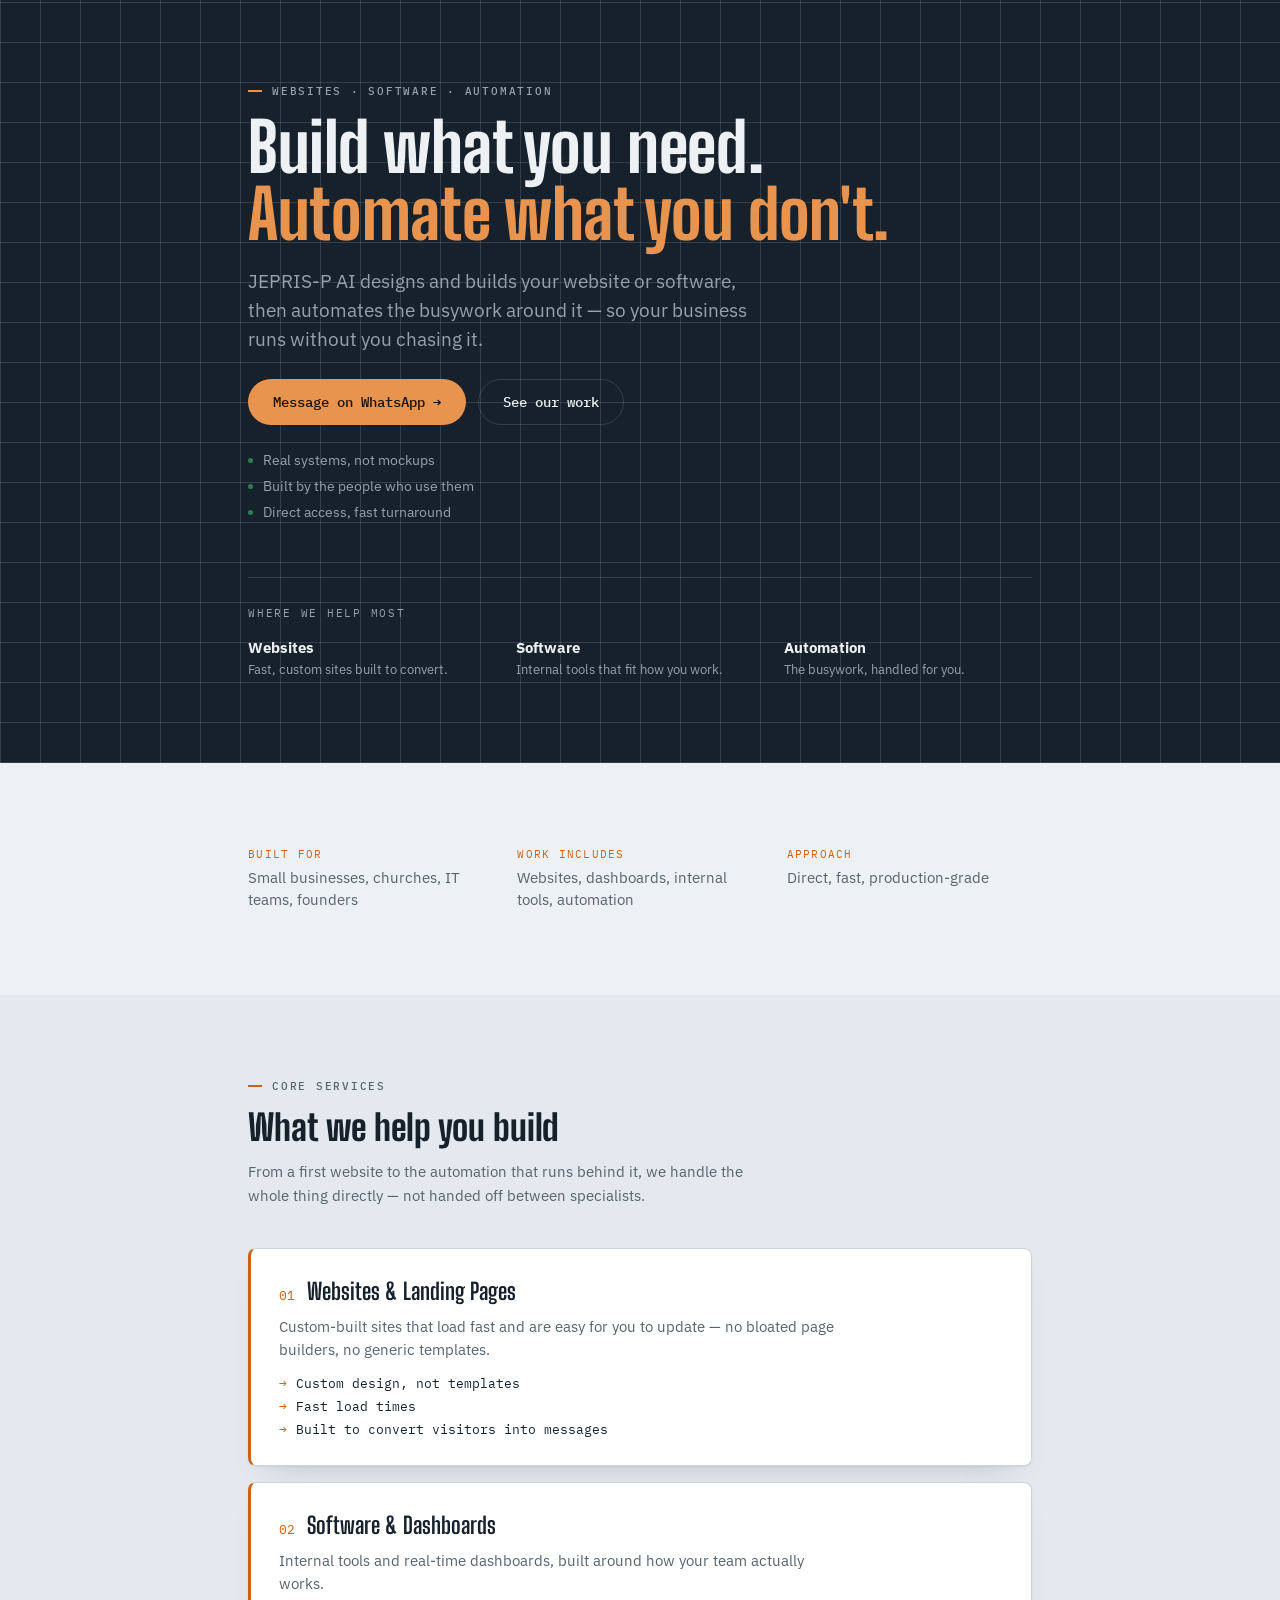
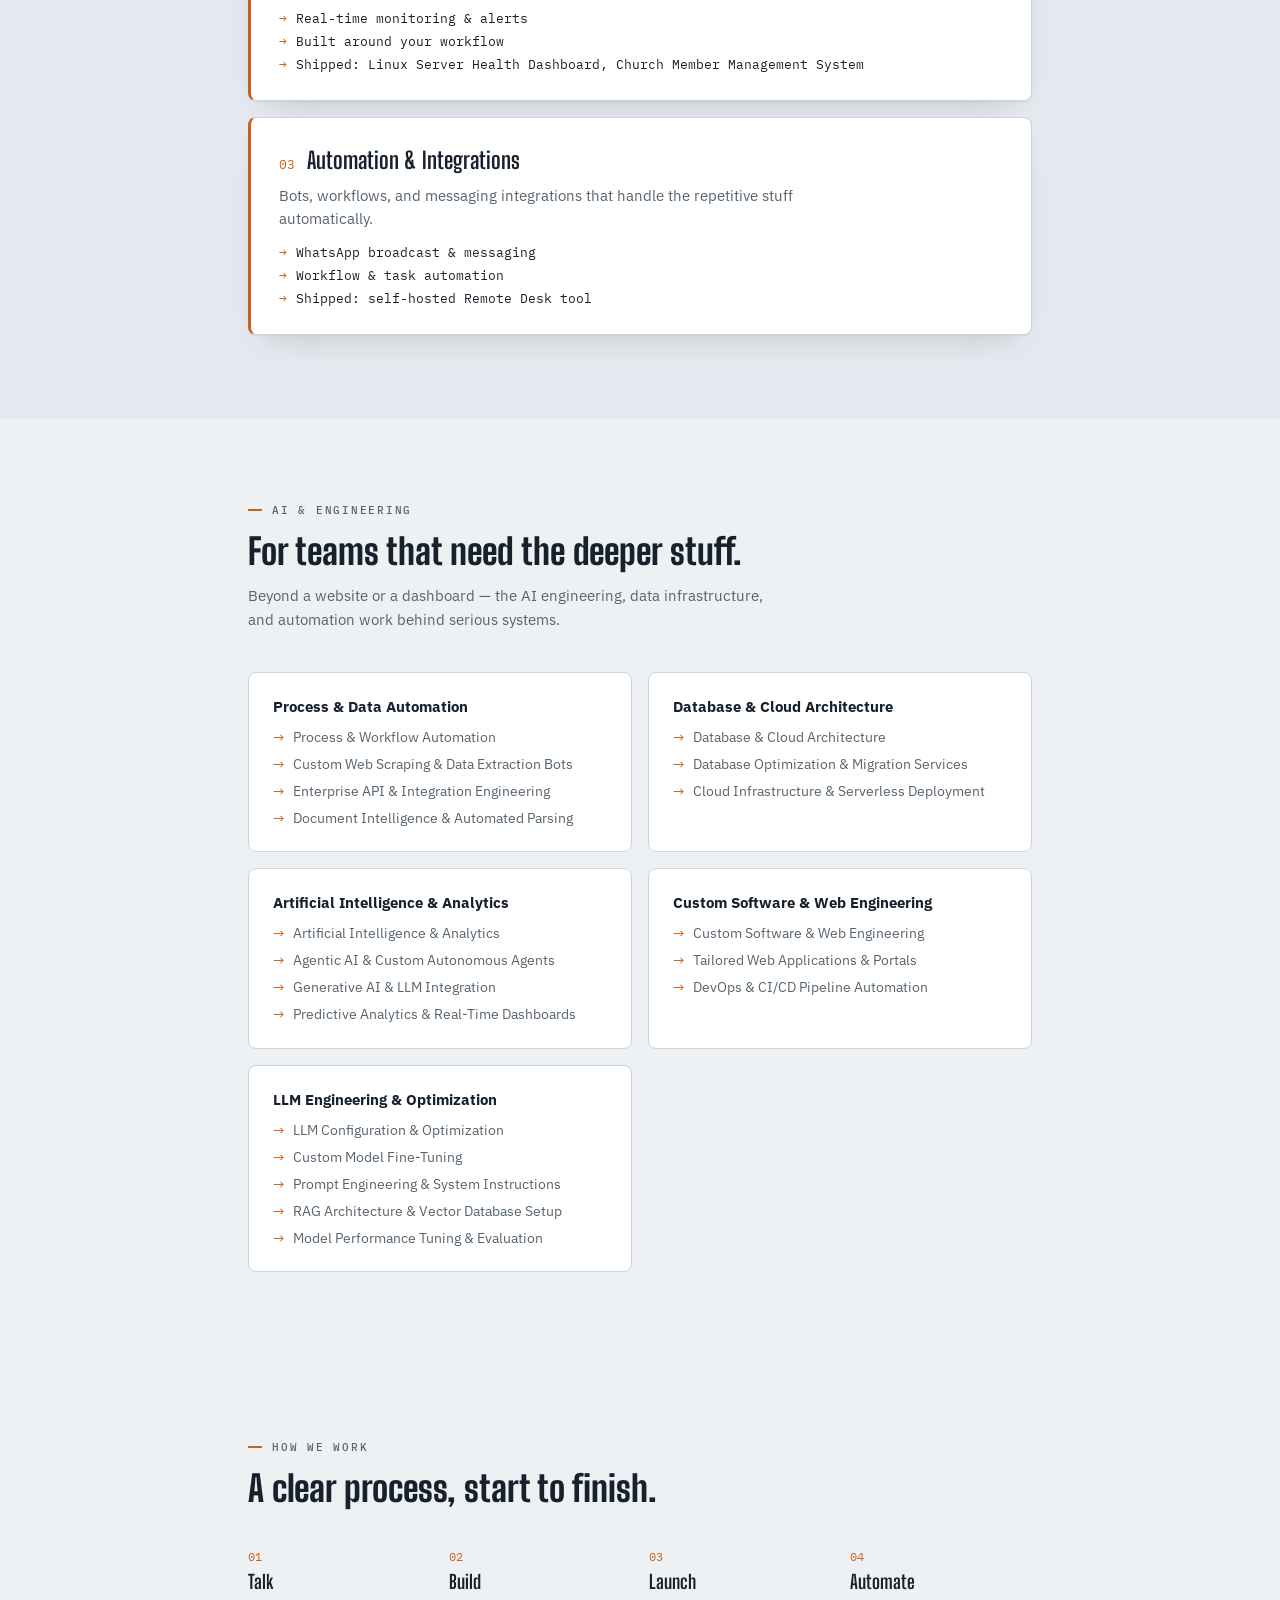
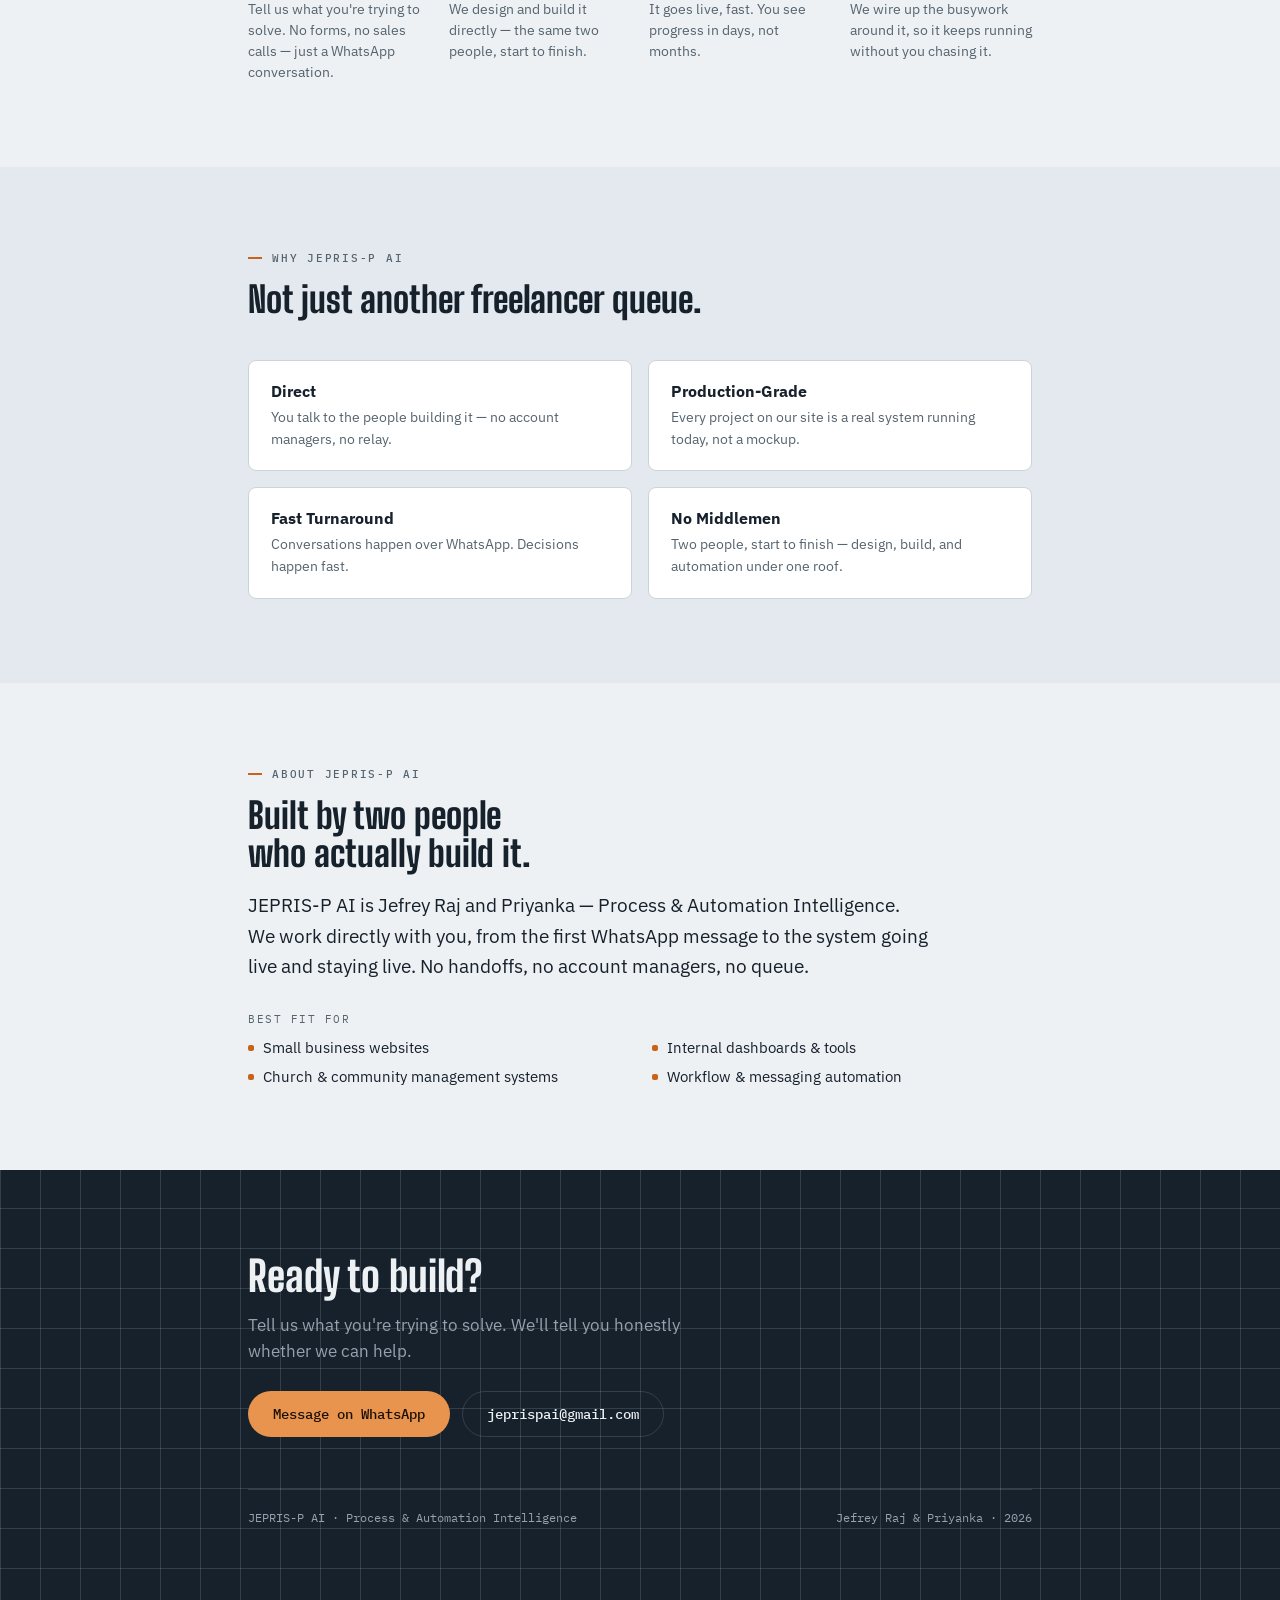
==== landing.html @ b5542ae6 "Add AI & Engineering capabilities section with detailed sub-groups" ====
<!DOCTYPE html>
<html lang="en">
<head>
<meta charset="UTF-8">
<meta name="viewport" content="width=device-width, initial-scale=1">
<title>JEPRIS-P AI &mdash; Build What You Need</title>
<meta name="description" content="Websites, software, dashboards, and automation, built and shipped directly by Jefrey Raj & Priyanka. Message us on WhatsApp.">
<link rel="stylesheet" href="https://fonts.googleapis.com/css2?family=Big+Shoulders+Display:wght@600;700;800;900&family=IBM+Plex+Sans:wght@400;500;600;700&family=IBM+Plex+Mono:wght@400;500;600&display=swap">
<style>
  :root {
    --bg: #EDF1F4; --surface: #FFFFFF; --surface-alt: #E3E9EE;
    --ink: #16212C; --ink-soft: #56646F; --line: #CBD4DB;
    --accent: #C9631A; --accent-ink: #FFFFFF; --accent-soft: #F3E1CC;
    --status-good: #2F7D4F;
    --band-bg: #16212C; --band-ink: #EDF1F4; --band-soft: #95A2AD;
    --band-line: rgba(237, 241, 244, 0.14); --band-accent: #E8944F; --band-accent-ink: #1A1006;
    --shadow: 0 1px 2px rgba(15,23,31,0.05), 0 16px 32px -20px rgba(15,23,31,0.22);
    --font-display: 'Big Shoulders Display', 'Arial Narrow', sans-serif;
    --font-body: 'IBM Plex Sans', -apple-system, 'Segoe UI', sans-serif;
    --font-mono: 'IBM Plex Mono', ui-monospace, 'SFMono-Regular', Menlo, monospace;
  }
  @media (prefers-color-scheme: dark) {
    :root:not([data-theme="light"]) {
      --bg: #10161D; --surface: #161F29; --surface-alt: #1D2733;
      --ink: #E7ECF0; --ink-soft: #93A1AC; --line: #2A3744;
      --accent: #E8944F; --accent-ink: #1A1006; --accent-soft: #3A2917;
      --status-good: #4FAE72;
      --band-bg: #E7ECF0; --band-ink: #10161D; --band-soft: #69747E;
      --band-line: rgba(16, 22, 29, 0.14); --band-accent: #C9631A; --band-accent-ink: #FFFFFF;
      --shadow: 0 1px 2px rgba(0,0,0,0.3), 0 16px 32px -20px rgba(0,0,0,0.5);
    }
  }
  :root[data-theme="dark"] {
    --bg: #10161D; --surface: #161F29; --surface-alt: #1D2733;
    --ink: #E7ECF0; --ink-soft: #93A1AC; --line: #2A3744;
    --accent: #E8944F; --accent-ink: #1A1006; --accent-soft: #3A2917;
    --status-good: #4FAE72;
    --band-bg: #E7ECF0; --band-ink: #10161D; --band-soft: #69747E;
    --band-line: rgba(16, 22, 29, 0.14); --band-accent: #C9631A; --band-accent-ink: #FFFFFF;
    --shadow: 0 1px 2px rgba(0,0,0,0.3), 0 16px 32px -20px rgba(0,0,0,0.5);
  }

  * { box-sizing: border-box; }
  a { color: inherit; }
  a:focus-visible { outline: 2px solid var(--accent); outline-offset: 2px; border-radius: 2px; }
  html, body { margin: 0; padding: 0; }
  body { background: var(--bg); color: var(--ink); font-family: var(--font-body); -webkit-font-smoothing: antialiased; overflow-x: hidden; }
  .wrap { max-width: 880px; margin: 0 auto; padding: 0 clamp(20px, 6vw, 48px); }
  section, footer.band { padding: clamp(44px, 8vw, 84px) 0; }

  .band {
    background: var(--band-bg); color: var(--band-ink);
    background-image:
      repeating-linear-gradient(0deg, var(--band-line), var(--band-line) 1px, transparent 1px, transparent 40px),
      repeating-linear-gradient(90deg, var(--band-line), var(--band-line) 1px, transparent 1px, transparent 40px);
  }
  .tint { background: var(--surface-alt); }

  .eyebrow {
    display: flex; align-items: center; gap: 10px;
    font-family: var(--font-mono); font-size: 11px; font-weight: 500;
    letter-spacing: 0.16em; text-transform: uppercase; color: var(--ink-soft);
    margin: 0 0 16px;
  }
  .band .eyebrow { color: var(--band-soft); }
  .eyebrow::before { content: ""; width: 14px; height: 2px; background: var(--accent); display: inline-block; flex: none; }
  .band .eyebrow::before { background: var(--band-accent); }

  h1, h2 { font-family: var(--font-display); font-weight: 800; text-wrap: balance; margin: 0; }

  /* ---------- hero ---------- */
  .hero-name { font-size: clamp(40px, 7.5vw, 68px); line-height: 0.98; letter-spacing: -0.005em; }
  .hero-name .line2 { color: var(--band-accent); }
  .hero-sub { font-size: clamp(16.5px, 2.1vw, 18.5px); line-height: 1.55; color: var(--band-soft); max-width: 46ch; margin: 20px 0 0; }
  .actions { display: flex; flex-wrap: wrap; gap: 12px; margin-top: 26px; }
  .btn-primary, .btn-ghost {
    display: inline-flex; align-items: center; gap: 8px;
    font-family: var(--font-mono); font-size: 14px; font-weight: 500;
    text-decoration: none; border-radius: 999px; padding: 13px 24px;
    border: 1px solid transparent; transition: opacity 0.15s ease, border-color 0.15s ease;
  }
  .btn-primary { background: var(--band-accent); color: var(--band-accent-ink); }
  .btn-primary:hover { opacity: 0.88; }
  .btn-ghost { background: transparent; color: var(--band-ink); border-color: var(--band-line); }
  .btn-ghost:hover { border-color: var(--band-soft); }

  .strengths { list-style: none; margin: 26px 0 0; padding: 0; display: flex; flex-direction: column; gap: 8px; }
  .strengths li { display: flex; align-items: baseline; gap: 10px; font-size: 14px; color: var(--band-soft); }
  .strengths li::before { content: ""; width: 5px; height: 5px; border-radius: 50%; background: var(--status-good); flex: none; transform: translateY(-2px); }

  /* ---------- quick preview strip ---------- */
  .preview-strip { border-top: 1px solid var(--band-line); margin-top: clamp(36px, 6vw, 56px); padding-top: 28px; }
  .preview-eyebrow { font-family: var(--font-mono); font-size: 11px; letter-spacing: 0.16em; text-transform: uppercase; color: var(--band-soft); margin-bottom: 18px; }
  .preview-grid { display: grid; grid-template-columns: repeat(3, 1fr); gap: 20px; }
  .preview-item .t { font-family: var(--font-body); font-weight: 700; font-size: 15px; margin-bottom: 4px; }
  .preview-item .d { font-size: 13px; color: var(--band-soft); line-height: 1.4; }

  /* ---------- quick facts ---------- */
  .quickfacts { display: grid; grid-template-columns: repeat(3, 1fr); gap: 24px; }
  .qf-label { font-family: var(--font-mono); font-size: 10.5px; letter-spacing: 0.12em; text-transform: uppercase; color: var(--accent); margin-bottom: 6px; }
  .qf-value { font-size: 14.5px; line-height: 1.5; color: var(--ink-soft); }

  /* ---------- section heads ---------- */
  .section-head { max-width: 56ch; margin-bottom: clamp(26px, 5vw, 40px); }
  .section-head h2 { font-size: clamp(25px, 4vw, 36px); line-height: 1.08; }
  .section-head p { font-size: 15px; line-height: 1.6; color: var(--ink-soft); max-width: 58ch; margin: 12px 0 0; }
  .band .section-head p { color: var(--band-soft); }

  /* ---------- detailed services ---------- */
  .service-list { display: flex; flex-direction: column; gap: 16px; }
  .service-card { background: var(--surface); border: 1px solid var(--line); border-left: 3px solid var(--accent); border-radius: 8px; padding: clamp(20px, 3vw, 28px); box-shadow: var(--shadow); }
  .service-top { display: flex; align-items: baseline; gap: 12px; margin-bottom: 10px; }
  .service-num { font-family: var(--font-mono); font-size: 13px; color: var(--accent); }
  .service-name { font-family: var(--font-display); font-weight: 700; font-size: clamp(19px, 2.6vw, 23px); }
  .service-desc { font-size: 14.5px; line-height: 1.6; color: var(--ink-soft); margin: 0 0 14px; max-width: 62ch; }
  .service-bullets { list-style: none; margin: 0; padding: 0; display: flex; flex-direction: column; gap: 7px; }
  .service-bullets li { display: flex; gap: 9px; font-family: var(--font-mono); font-size: 12.5px; color: var(--ink); }
  .service-bullets li::before { content: "\2192"; color: var(--accent); flex: none; }

  /* ---------- capability groups ---------- */
  .capability-grid { display: grid; grid-template-columns: repeat(2, 1fr); gap: 16px; }
  .capability-card { background: var(--surface); border: 1px solid var(--line); border-radius: 8px; padding: clamp(18px, 2.6vw, 24px); }
  .capability-card h3 { font-family: var(--font-body); font-weight: 700; font-size: 15px; margin: 0 0 12px; }
  .capability-card ul { list-style: none; margin: 0; padding: 0; display: flex; flex-direction: column; gap: 8px; }
  .capability-card li { display: flex; gap: 9px; font-size: 13.5px; line-height: 1.4; color: var(--ink-soft); }
  .capability-card li::before { content: "\2192"; color: var(--accent); flex: none; }

  /* ---------- process ---------- */
  .process-grid { display: grid; grid-template-columns: repeat(4, 1fr); gap: 18px; }
  .process-card .num { font-family: var(--font-mono); font-size: 12px; color: var(--accent); }
  .process-card .label { font-family: var(--font-display); font-weight: 700; font-size: 19px; margin: 6px 0 6px; }
  .process-card p { font-size: 13.5px; line-height: 1.55; color: var(--ink-soft); margin: 0; }

  /* ---------- why cards ---------- */
  .why-grid { display: grid; grid-template-columns: repeat(2, 1fr); gap: 16px; }
  .why-card { border: 1px solid var(--line); border-radius: 8px; padding: 20px 22px; background: var(--surface); }
  .why-card .label { font-family: var(--font-body); font-weight: 700; font-size: 15.5px; margin-bottom: 6px; }
  .why-card p { margin: 0; font-size: 14px; line-height: 1.55; color: var(--ink-soft); }

  /* ---------- about ---------- */
  .about-lede { font-size: clamp(16.5px, 2.1vw, 18.5px); line-height: 1.65; max-width: 62ch; margin: 0 0 28px; }
  .fit-list { list-style: none; margin: 0; padding: 0; display: grid; grid-template-columns: repeat(2, 1fr); gap: 10px 24px; }
  .fit-list li { display: flex; gap: 9px; font-size: 14.5px; color: var(--ink); }
  .fit-list li::before { content: ""; width: 6px; height: 6px; margin-top: 7px; border-radius: 2px; background: var(--accent); flex: none; }
  .fit-label { font-family: var(--font-mono); font-size: 11px; letter-spacing: 0.14em; text-transform: uppercase; color: var(--ink-soft); margin: 30px 0 12px; }

  /* ---------- close / footer ---------- */
  .close-block h2 { font-size: clamp(28px, 4.8vw, 42px); line-height: 1.05; }
  .close-block p { font-size: 16.5px; line-height: 1.6; color: var(--band-soft); max-width: 48ch; margin: 14px 0 0; }
  .footer-rule { border: none; border-top: 1px solid var(--band-line); margin: clamp(36px, 6vw, 52px) 0 20px; }
  .footer-line { font-family: var(--font-mono); font-size: 11.5px; color: var(--band-soft); display: flex; justify-content: space-between; flex-wrap: wrap; gap: 8px; }

  @media (max-width: 760px) {
    .preview-grid, .process-grid, .quickfacts { grid-template-columns: 1fr 1fr; }
    .why-grid, .fit-list, .capability-grid { grid-template-columns: 1fr; }
  }
  @media (max-width: 480px) {
    .preview-grid, .process-grid, .quickfacts { grid-template-columns: 1fr; }
  }

  @media (prefers-reduced-motion: no-preference) {
    .hero { animation: rise 0.55s ease both; }
    @keyframes rise { from { opacity: 0; transform: translateY(10px); } to { opacity: 1; transform: translateY(0); } }
  }
</style>
</head>
<body>

<section class="band hero">
  <div class="wrap">
    <div class="eyebrow">Websites &middot; Software &middot; Automation</div>
    <h1 class="hero-name">Build what you need.<br><span class="line2">Automate what you don't.</span></h1>
    <p class="hero-sub">JEPRIS-P AI designs and builds your website or software, then automates the busywork around it &mdash; so your business runs without you chasing it.</p>
    <div class="actions">
      <a class="btn-primary" href="https://wa.me/919789035749?text=Hi%2C%20I%20saw%20your%20page%20and%20wanted%20to%20talk%20about%20a%20project." target="_blank" rel="noopener noreferrer">Message on WhatsApp &rarr;</a>
      <a class="btn-ghost" href="/">See our work</a>
    </div>
    <ul class="strengths">
      <li>Real systems, not mockups</li>
      <li>Built by the people who use them</li>
      <li>Direct access, fast turnaround</li>
    </ul>

    <div class="preview-strip">
      <div class="preview-eyebrow">Where we help most</div>
      <div class="preview-grid">
        <div class="preview-item">
          <div class="t">Websites</div>
          <div class="d">Fast, custom sites built to convert.</div>
        </div>
        <div class="preview-item">
          <div class="t">Software</div>
          <div class="d">Internal tools that fit how you work.</div>
        </div>
        <div class="preview-item">
          <div class="t">Automation</div>
          <div class="d">The busywork, handled for you.</div>
        </div>
      </div>
    </div>
  </div>
</section>

<section>
  <div class="wrap">
    <div class="quickfacts">
      <div>
        <div class="qf-label">Built for</div>
        <div class="qf-value">Small businesses, churches, IT teams, founders</div>
      </div>
      <div>
        <div class="qf-label">Work includes</div>
        <div class="qf-value">Websites, dashboards, internal tools, automation</div>
      </div>
      <div>
        <div class="qf-label">Approach</div>
        <div class="qf-value">Direct, fast, production-grade</div>
      </div>
    </div>
  </div>
</section>

<section class="tint">
  <div class="wrap">
    <div class="section-head">
      <div class="eyebrow">Core services</div>
      <h2>What we help you build</h2>
      <p>From a first website to the automation that runs behind it, we handle the whole thing directly &mdash; not handed off between specialists.</p>
    </div>
    <div class="service-list">
      <div class="service-card">
        <div class="service-top"><span class="service-num">01</span><span class="service-name">Websites &amp; Landing Pages</span></div>
        <p class="service-desc">Custom-built sites that load fast and are easy for you to update &mdash; no bloated page builders, no generic templates.</p>
        <ul class="service-bullets">
          <li>Custom design, not templates</li>
          <li>Fast load times</li>
          <li>Built to convert visitors into messages</li>
        </ul>
      </div>
      <div class="service-card">
        <div class="service-top"><span class="service-num">02</span><span class="service-name">Software &amp; Dashboards</span></div>
        <p class="service-desc">Internal tools and real-time dashboards, built around how your team actually works.</p>
        <ul class="service-bullets">
          <li>Real-time monitoring &amp; alerts</li>
          <li>Built around your workflow</li>
          <li>Shipped: Linux Server Health Dashboard, Church Member Management System</li>
        </ul>
      </div>
      <div class="service-card">
        <div class="service-top"><span class="service-num">03</span><span class="service-name">Automation &amp; Integrations</span></div>
        <p class="service-desc">Bots, workflows, and messaging integrations that handle the repetitive stuff automatically.</p>
        <ul class="service-bullets">
          <li>WhatsApp broadcast &amp; messaging</li>
          <li>Workflow &amp; task automation</li>
          <li>Shipped: self-hosted Remote Desk tool</li>
        </ul>
      </div>
    </div>
  </div>
</section>

<section>
  <div class="wrap">
    <div class="section-head">
      <div class="eyebrow">AI &amp; Engineering</div>
      <h2>For teams that need the deeper stuff.</h2>
      <p>Beyond a website or a dashboard &mdash; the AI engineering, data infrastructure, and automation work behind serious systems.</p>
    </div>
    <div class="capability-grid">
      <div class="capability-card">
        <h3>Process &amp; Data Automation</h3>
        <ul>
          <li>Process &amp; Workflow Automation</li>
          <li>Custom Web Scraping &amp; Data Extraction Bots</li>
          <li>Enterprise API &amp; Integration Engineering</li>
          <li>Document Intelligence &amp; Automated Parsing</li>
        </ul>
      </div>
      <div class="capability-card">
        <h3>Database &amp; Cloud Architecture</h3>
        <ul>
          <li>Database &amp; Cloud Architecture</li>
          <li>Database Optimization &amp; Migration Services</li>
          <li>Cloud Infrastructure &amp; Serverless Deployment</li>
        </ul>
      </div>
      <div class="capability-card">
        <h3>Artificial Intelligence &amp; Analytics</h3>
        <ul>
          <li>Artificial Intelligence &amp; Analytics</li>
          <li>Agentic AI &amp; Custom Autonomous Agents</li>
          <li>Generative AI &amp; LLM Integration</li>
          <li>Predictive Analytics &amp; Real-Time Dashboards</li>
        </ul>
      </div>
      <div class="capability-card">
        <h3>Custom Software &amp; Web Engineering</h3>
        <ul>
          <li>Custom Software &amp; Web Engineering</li>
          <li>Tailored Web Applications &amp; Portals</li>
          <li>DevOps &amp; CI/CD Pipeline Automation</li>
        </ul>
      </div>
      <div class="capability-card">
        <h3>LLM Engineering &amp; Optimization</h3>
        <ul>
          <li>LLM Configuration &amp; Optimization</li>
          <li>Custom Model Fine-Tuning</li>
          <li>Prompt Engineering &amp; System Instructions</li>
          <li>RAG Architecture &amp; Vector Database Setup</li>
          <li>Model Performance Tuning &amp; Evaluation</li>
        </ul>
      </div>
    </div>
  </div>
</section>

<section>
  <div class="wrap">
    <div class="section-head">
      <div class="eyebrow">How we work</div>
      <h2>A clear process, start to finish.</h2>
    </div>
    <div class="process-grid">
      <div class="process-card">
        <div class="num">01</div>
        <div class="label">Talk</div>
        <p>Tell us what you're trying to solve. No forms, no sales calls &mdash; just a WhatsApp conversation.</p>
      </div>
      <div class="process-card">
        <div class="num">02</div>
        <div class="label">Build</div>
        <p>We design and build it directly &mdash; the same two people, start to finish.</p>
      </div>
      <div class="process-card">
        <div class="num">03</div>
        <div class="label">Launch</div>
        <p>It goes live, fast. You see progress in days, not months.</p>
      </div>
      <div class="process-card">
        <div class="num">04</div>
        <div class="label">Automate</div>
        <p>We wire up the busywork around it, so it keeps running without you chasing it.</p>
      </div>
    </div>
  </div>
</section>

<section class="tint">
  <div class="wrap">
    <div class="section-head">
      <div class="eyebrow">Why JEPRIS-P AI</div>
      <h2>Not just another freelancer queue.</h2>
    </div>
    <div class="why-grid">
      <div class="why-card">
        <div class="label">Direct</div>
        <p>You talk to the people building it &mdash; no account managers, no relay.</p>
      </div>
      <div class="why-card">
        <div class="label">Production-Grade</div>
        <p>Every project on our site is a real system running today, not a mockup.</p>
      </div>
      <div class="why-card">
        <div class="label">Fast Turnaround</div>
        <p>Conversations happen over WhatsApp. Decisions happen fast.</p>
      </div>
      <div class="why-card">
        <div class="label">No Middlemen</div>
        <p>Two people, start to finish &mdash; design, build, and automation under one roof.</p>
      </div>
    </div>
  </div>
</section>

<section>
  <div class="wrap">
    <div class="eyebrow">About JEPRIS-P AI</div>
    <h2 style="font-size:clamp(25px,4vw,36px); line-height:1.08; max-width:24ch;">Built by two people who actually build it.</h2>
    <p class="about-lede" style="margin-top:16px;">JEPRIS-P AI is Jefrey Raj and Priyanka &mdash; Process &amp; Automation Intelligence. We work directly with you, from the first WhatsApp message to the system going live and staying live. No handoffs, no account managers, no queue.</p>
    <div class="fit-label">Best fit for</div>
    <ul class="fit-list">
      <li>Small business websites</li>
      <li>Internal dashboards &amp; tools</li>
      <li>Church &amp; community management systems</li>
      <li>Workflow &amp; messaging automation</li>
    </ul>
  </div>
</section>

<footer class="band">
  <div class="wrap close-block">
    <h2>Ready to build?</h2>
    <p>Tell us what you're trying to solve. We'll tell you honestly whether we can help.</p>
    <div class="actions">
      <a class="btn-primary" href="https://wa.me/919789035749?text=Hi%2C%20I%20saw%20your%20page%20and%20wanted%20to%20talk%20about%20a%20project." target="_blank" rel="noopener noreferrer">Message on WhatsApp</a>
      <a class="btn-ghost" href="mailto:jeprispai@gmail.com">jeprispai@gmail.com</a>
    </div>
    <hr class="footer-rule">
    <div class="footer-line">
      <span>JEPRIS-P AI &middot; Process &amp; Automation Intelligence</span>
      <span>Jefrey Raj &amp; Priyanka &middot; 2026</span>
    </div>
  </div>
</footer>

</body>
</html>
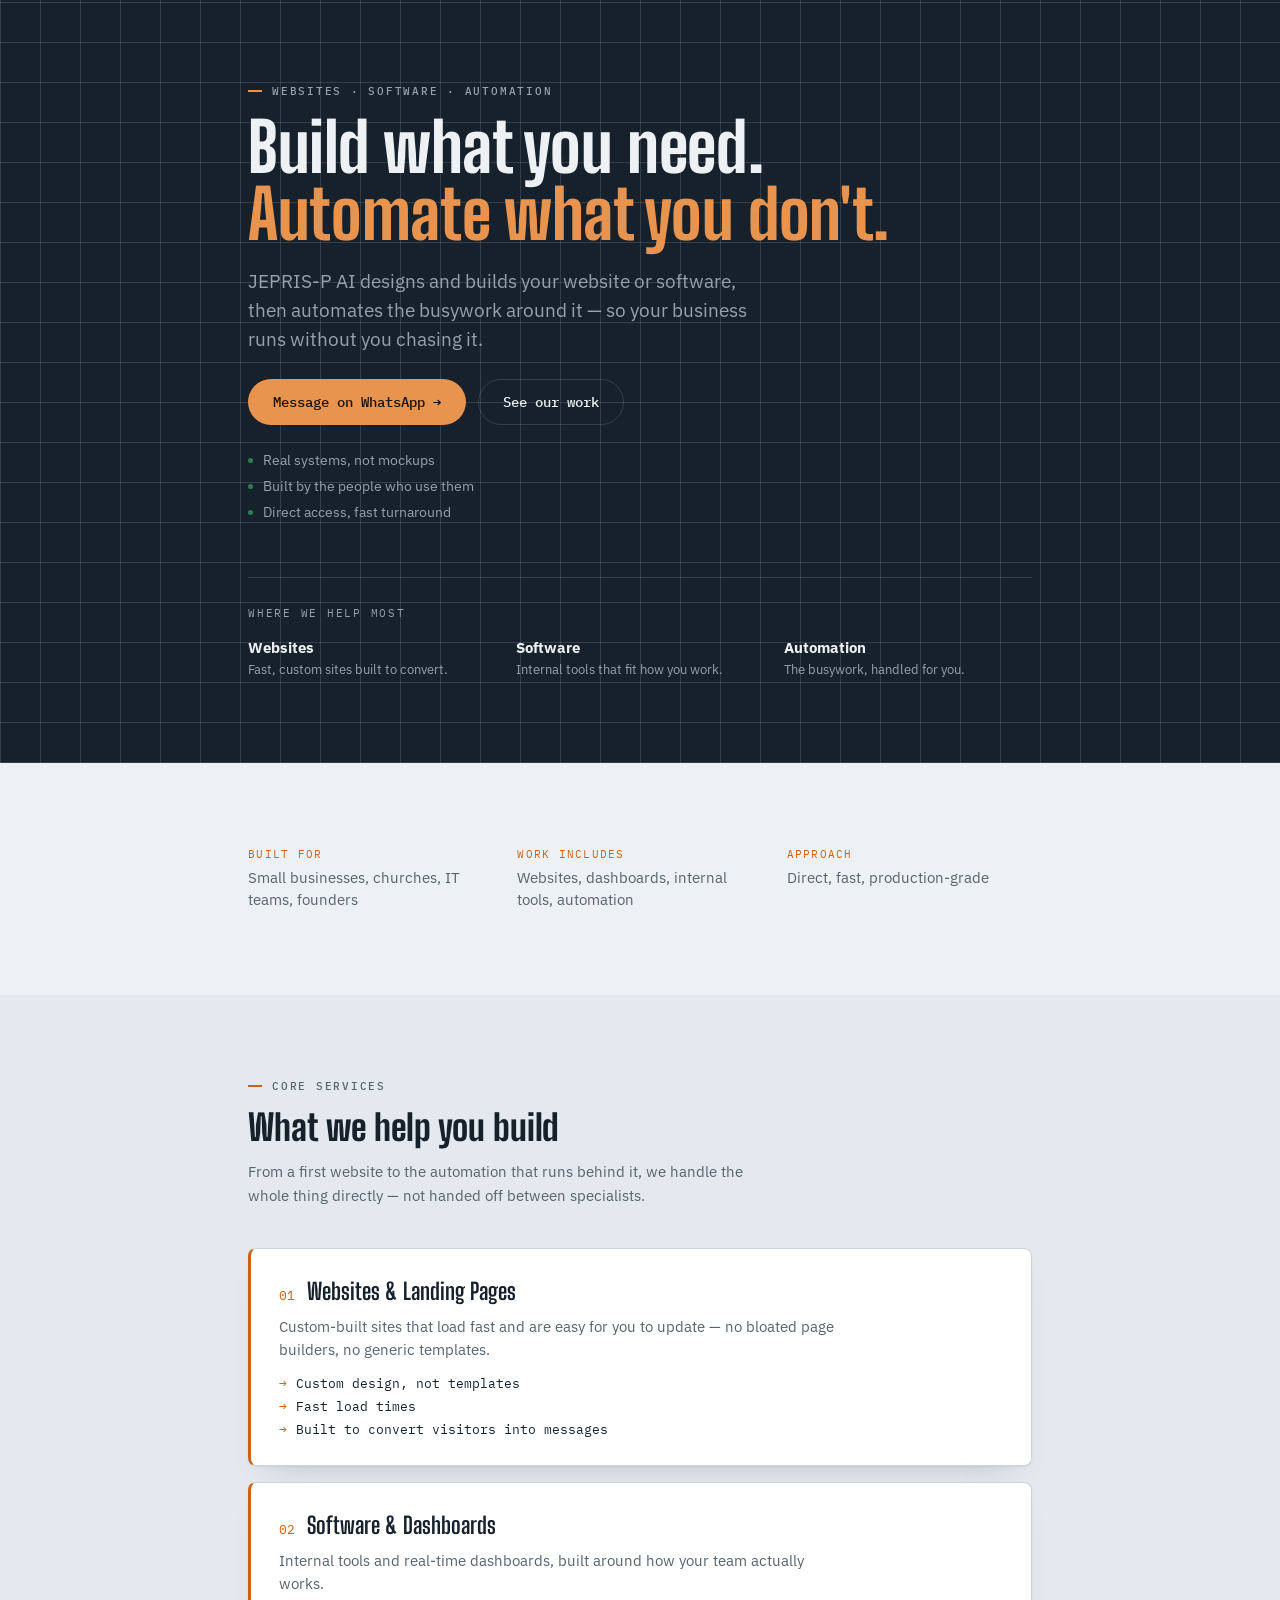
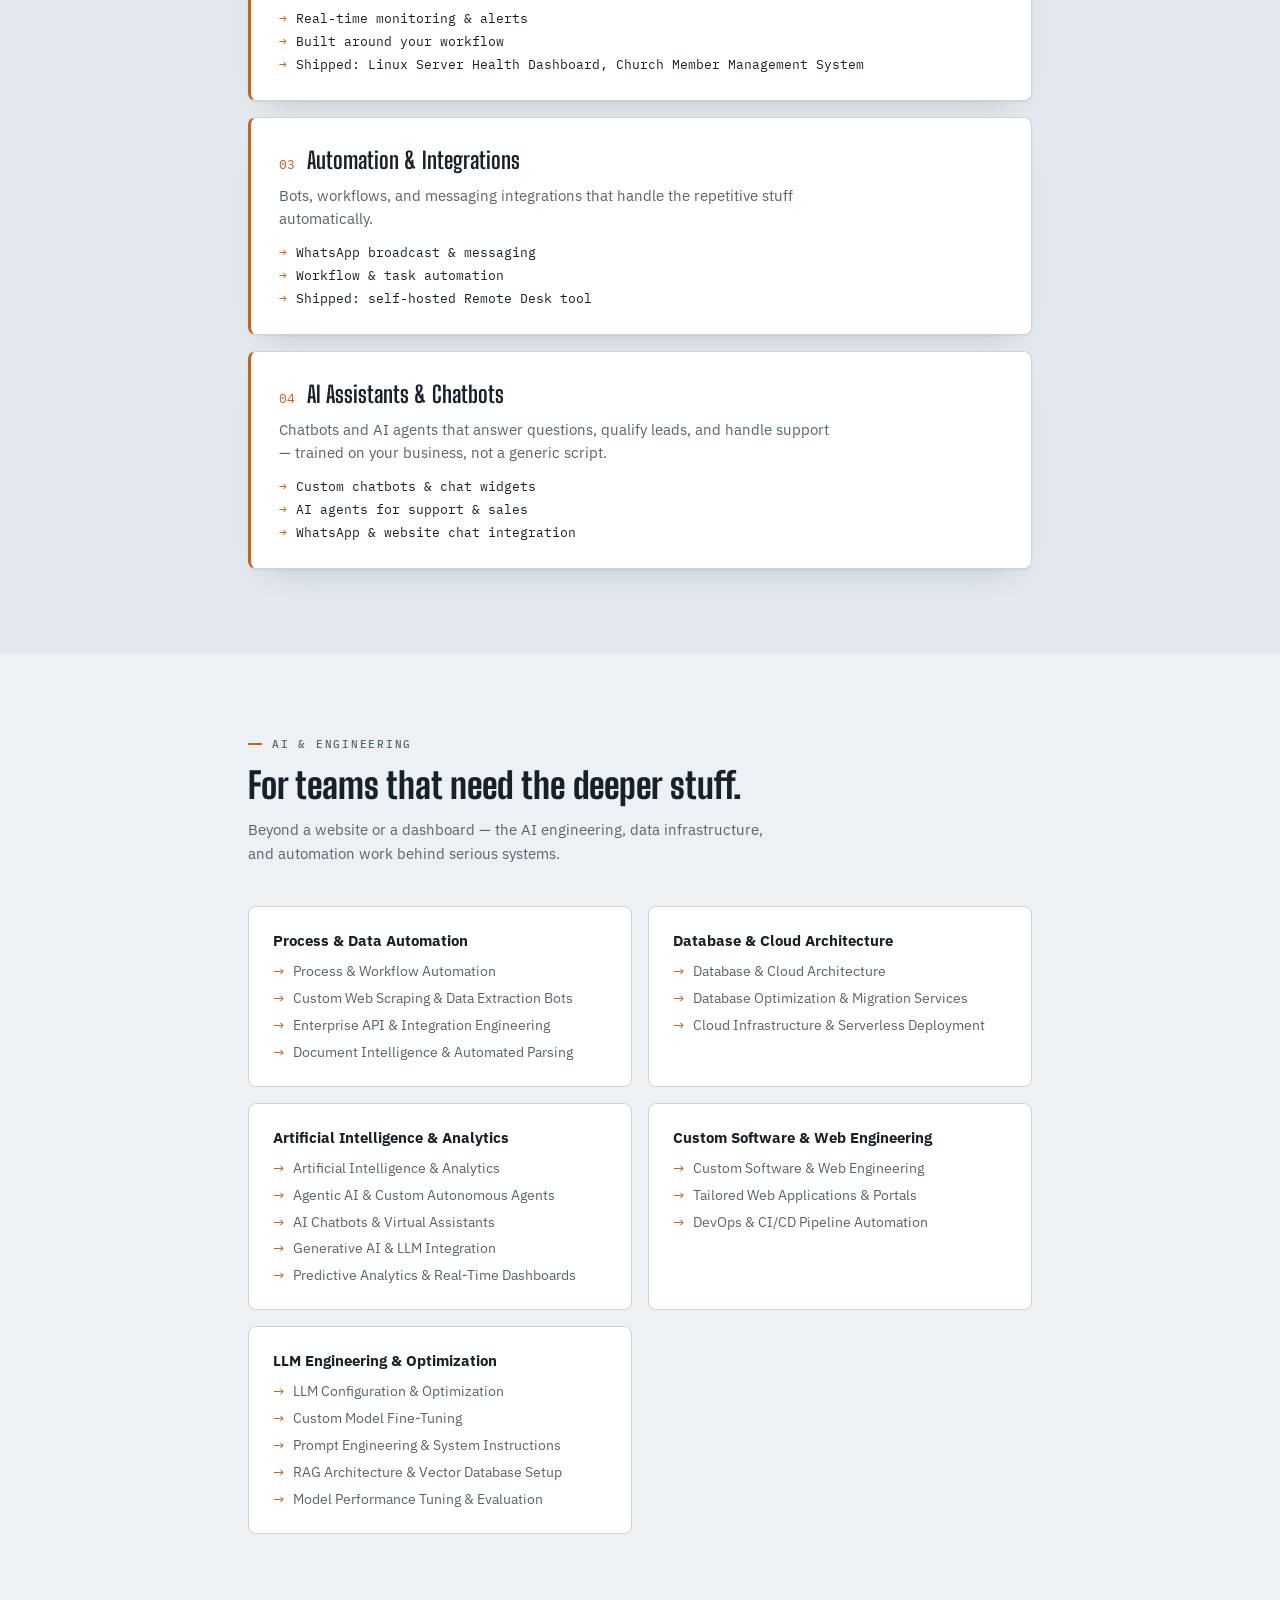
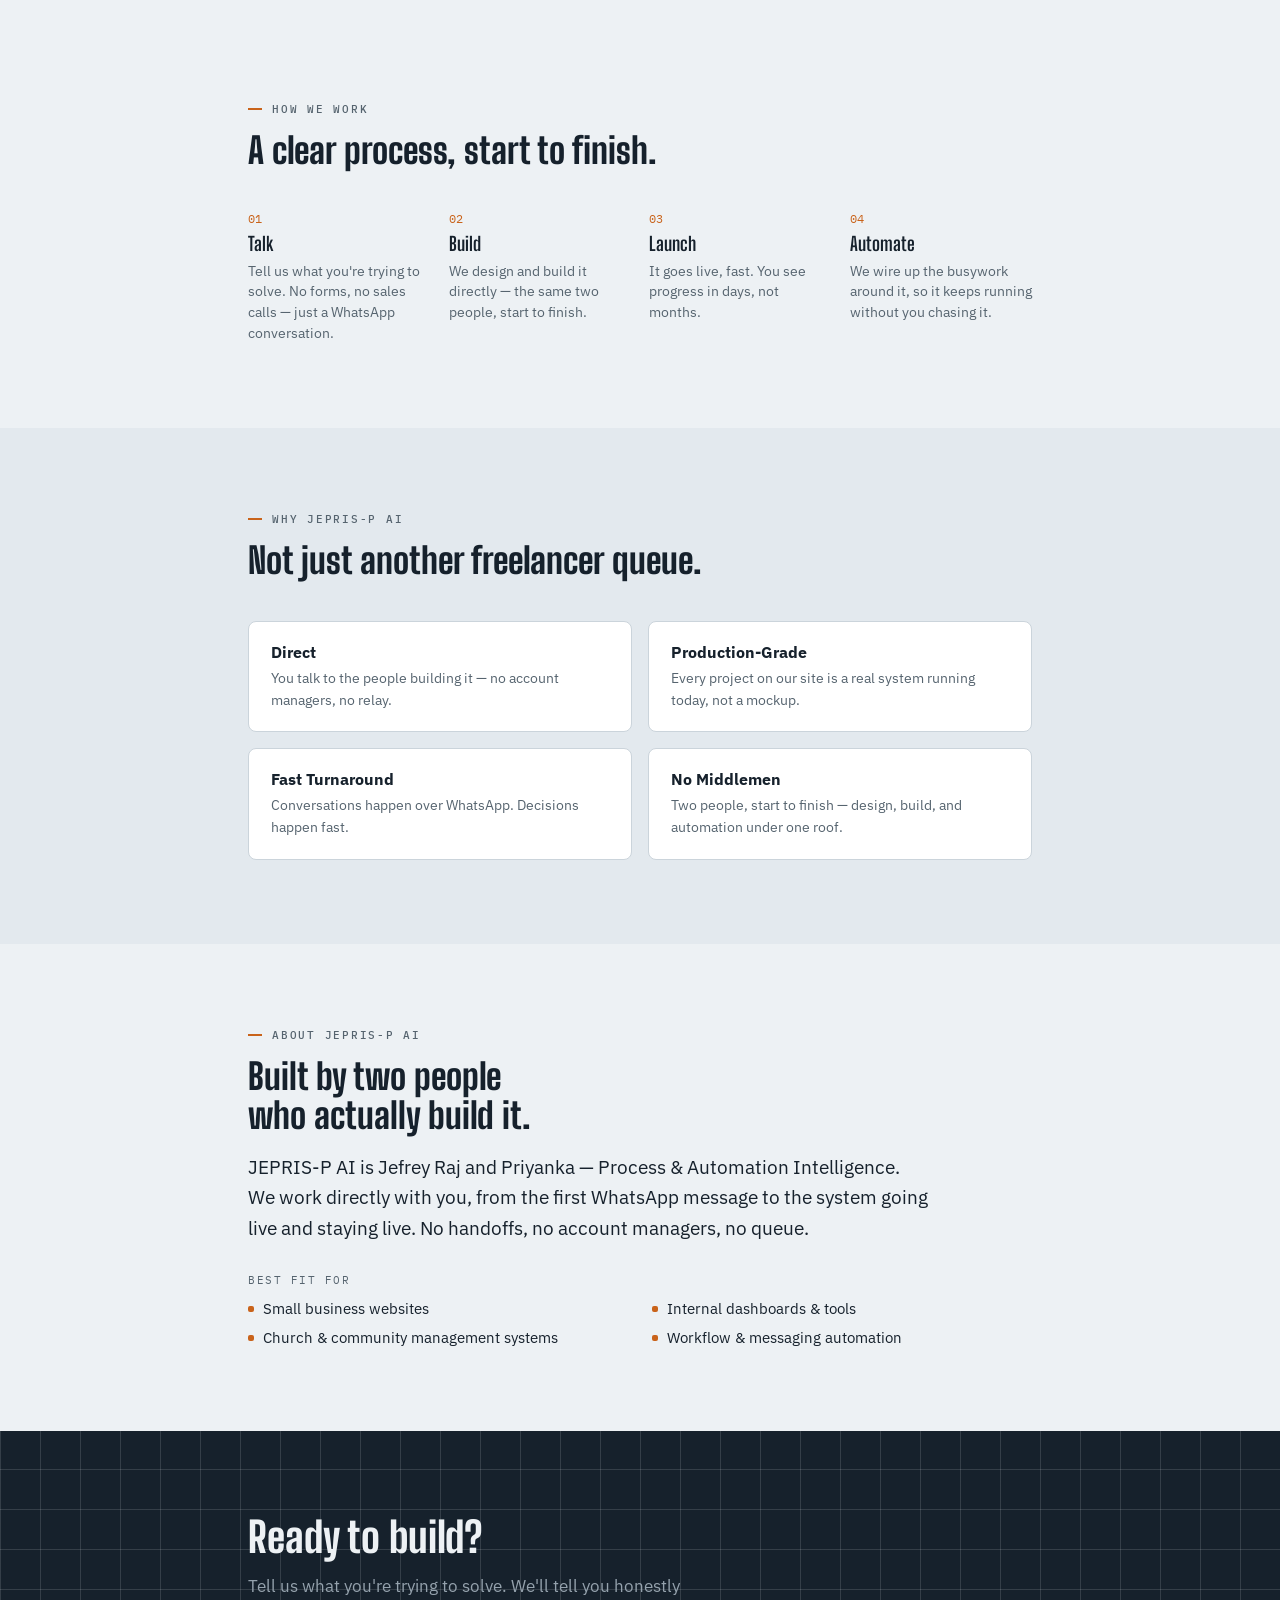
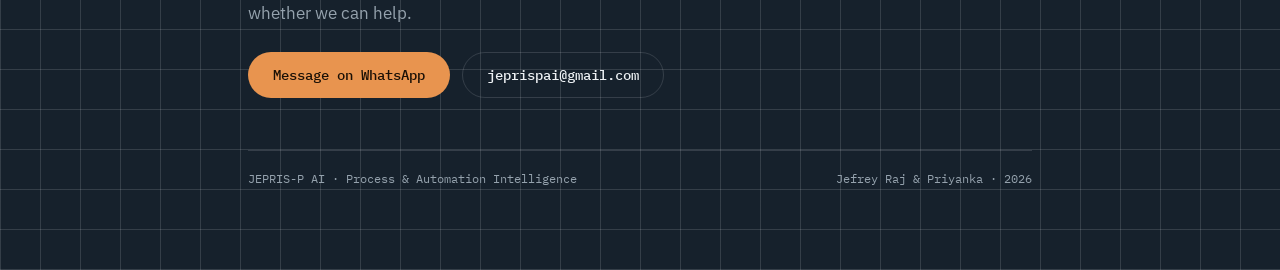
==== commit 57071fdd: "Add AI Assistants & Chatbots tile to Core Services, add chatbot mention to AI capabilities" ====
--- a/landing.html
+++ b/landing.html
@@ -255,6 +255,15 @@
           <li>Shipped: self-hosted Remote Desk tool</li>
         </ul>
       </div>
+      <div class="service-card">
+        <div class="service-top"><span class="service-num">04</span><span class="service-name">AI Assistants &amp; Chatbots</span></div>
+        <p class="service-desc">Chatbots and AI agents that answer questions, qualify leads, and handle support &mdash; trained on your business, not a generic script.</p>
+        <ul class="service-bullets">
+          <li>Custom chatbots &amp; chat widgets</li>
+          <li>AI agents for support &amp; sales</li>
+          <li>WhatsApp &amp; website chat integration</li>
+        </ul>
+      </div>
     </div>
   </div>
 </section>
@@ -289,6 +298,7 @@
         <ul>
           <li>Artificial Intelligence &amp; Analytics</li>
           <li>Agentic AI &amp; Custom Autonomous Agents</li>
+          <li>AI Chatbots &amp; Virtual Assistants</li>
           <li>Generative AI &amp; LLM Integration</li>
           <li>Predictive Analytics &amp; Real-Time Dashboards</li>
         </ul>
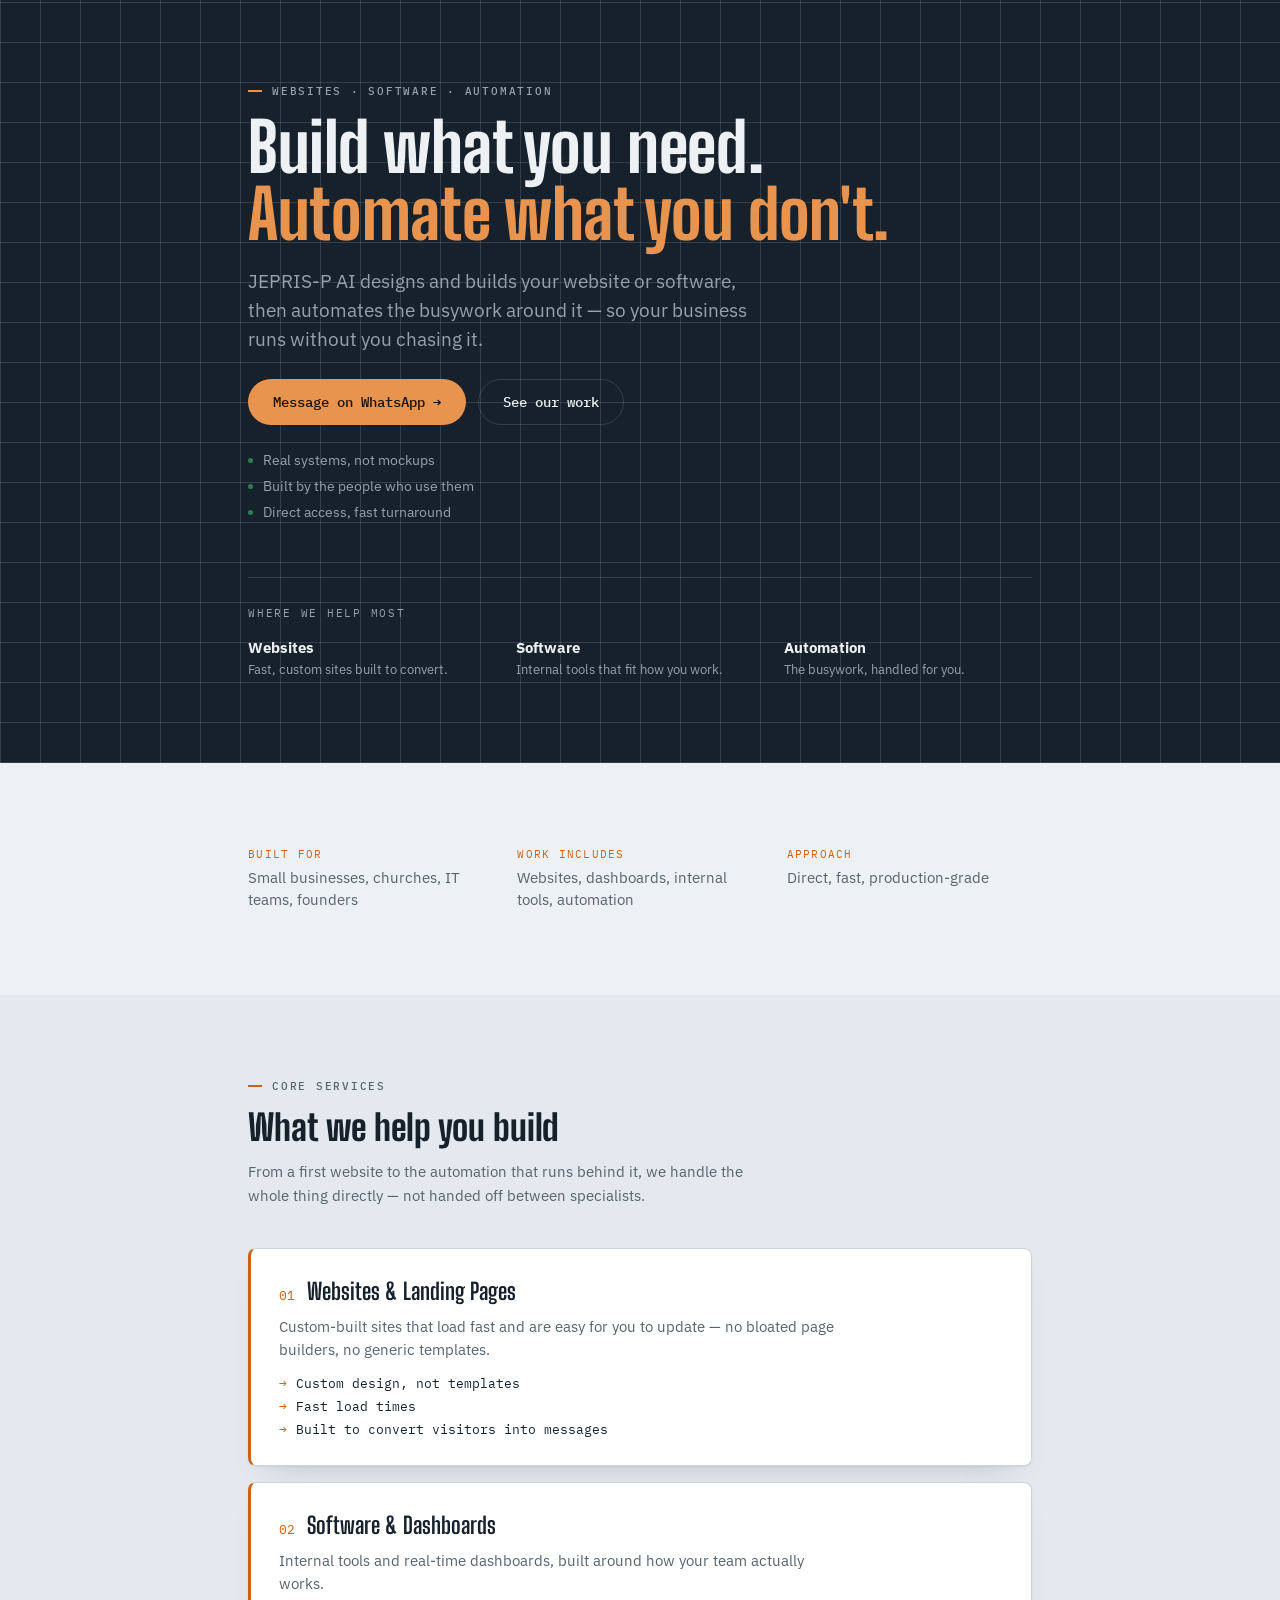
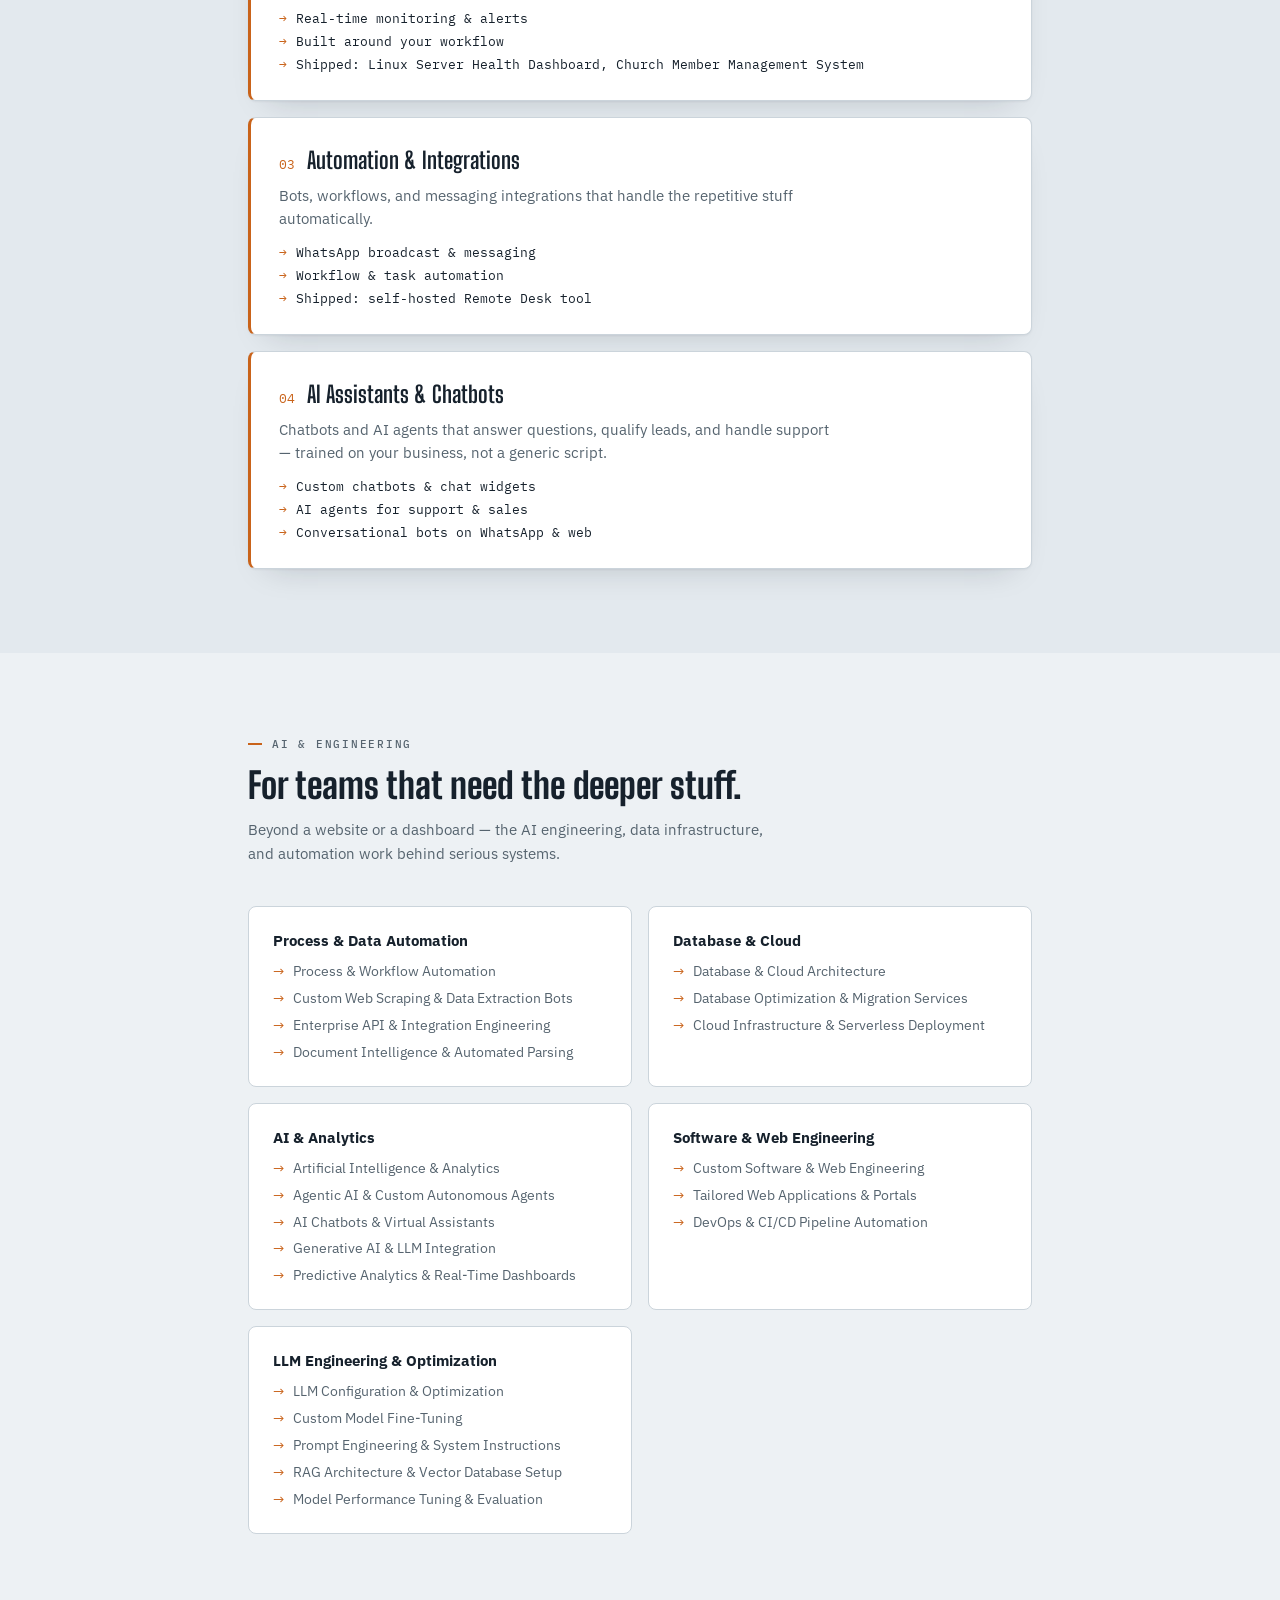
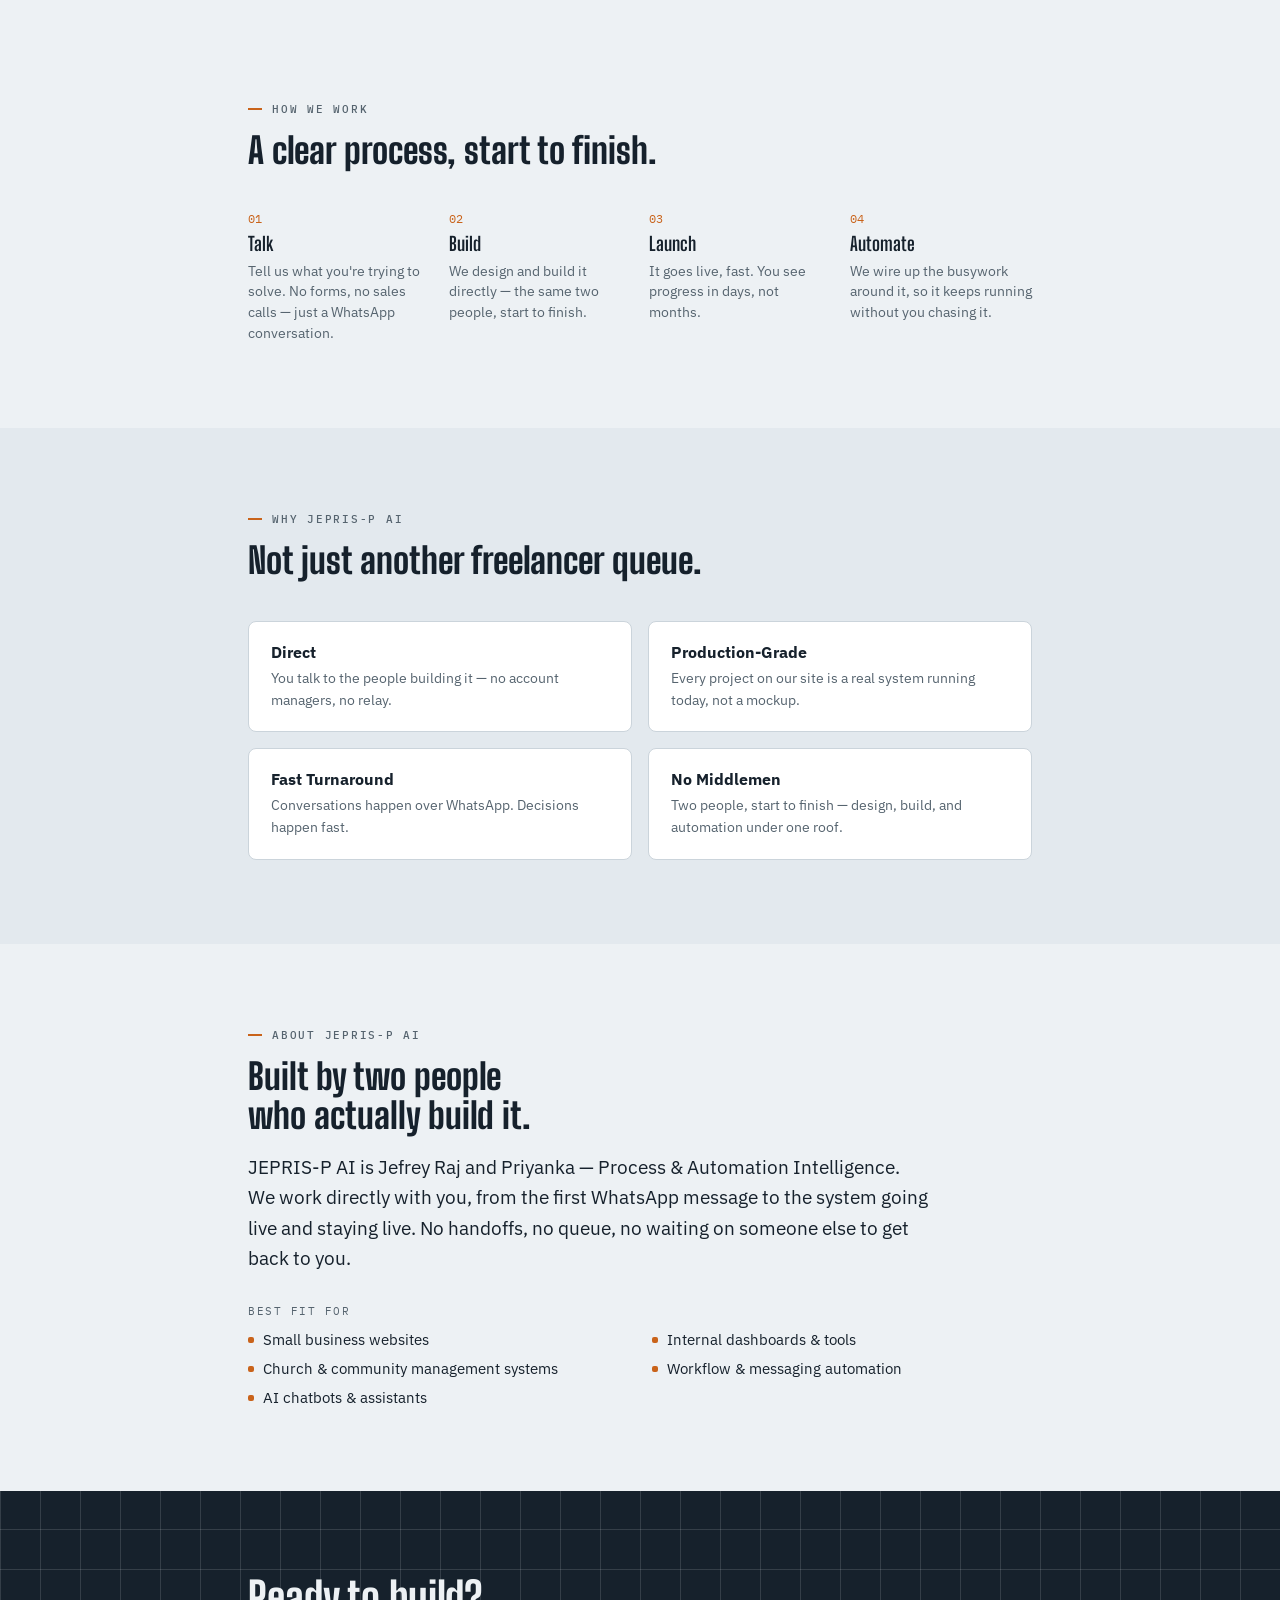
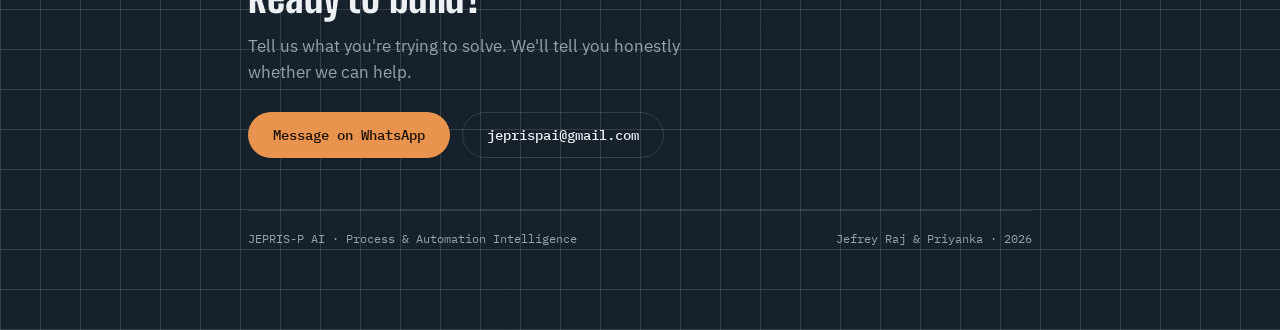
==== commit f447eccf: "Fix repeated content: distinguish WhatsApp bullets, dedupe capability card headings, add AI to Best " ====
--- a/landing.html
+++ b/landing.html
@@ -261,7 +261,7 @@
         <ul class="service-bullets">
           <li>Custom chatbots &amp; chat widgets</li>
           <li>AI agents for support &amp; sales</li>
-          <li>WhatsApp &amp; website chat integration</li>
+          <li>Conversational bots on WhatsApp &amp; web</li>
         </ul>
       </div>
     </div>
@@ -286,7 +286,7 @@
         </ul>
       </div>
       <div class="capability-card">
-        <h3>Database &amp; Cloud Architecture</h3>
+        <h3>Database &amp; Cloud</h3>
         <ul>
           <li>Database &amp; Cloud Architecture</li>
           <li>Database Optimization &amp; Migration Services</li>
@@ -294,7 +294,7 @@
         </ul>
       </div>
       <div class="capability-card">
-        <h3>Artificial Intelligence &amp; Analytics</h3>
+        <h3>AI &amp; Analytics</h3>
         <ul>
           <li>Artificial Intelligence &amp; Analytics</li>
           <li>Agentic AI &amp; Custom Autonomous Agents</li>
@@ -304,7 +304,7 @@
         </ul>
       </div>
       <div class="capability-card">
-        <h3>Custom Software &amp; Web Engineering</h3>
+        <h3>Software &amp; Web Engineering</h3>
         <ul>
           <li>Custom Software &amp; Web Engineering</li>
           <li>Tailored Web Applications &amp; Portals</li>
@@ -387,13 +387,14 @@
   <div class="wrap">
     <div class="eyebrow">About JEPRIS-P AI</div>
     <h2 style="font-size:clamp(25px,4vw,36px); line-height:1.08; max-width:24ch;">Built by two people who actually build it.</h2>
-    <p class="about-lede" style="margin-top:16px;">JEPRIS-P AI is Jefrey Raj and Priyanka &mdash; Process &amp; Automation Intelligence. We work directly with you, from the first WhatsApp message to the system going live and staying live. No handoffs, no account managers, no queue.</p>
+    <p class="about-lede" style="margin-top:16px;">JEPRIS-P AI is Jefrey Raj and Priyanka &mdash; Process &amp; Automation Intelligence. We work directly with you, from the first WhatsApp message to the system going live and staying live. No handoffs, no queue, no waiting on someone else to get back to you.</p>
     <div class="fit-label">Best fit for</div>
     <ul class="fit-list">
       <li>Small business websites</li>
       <li>Internal dashboards &amp; tools</li>
       <li>Church &amp; community management systems</li>
       <li>Workflow &amp; messaging automation</li>
+      <li>AI chatbots &amp; assistants</li>
     </ul>
   </div>
 </section>
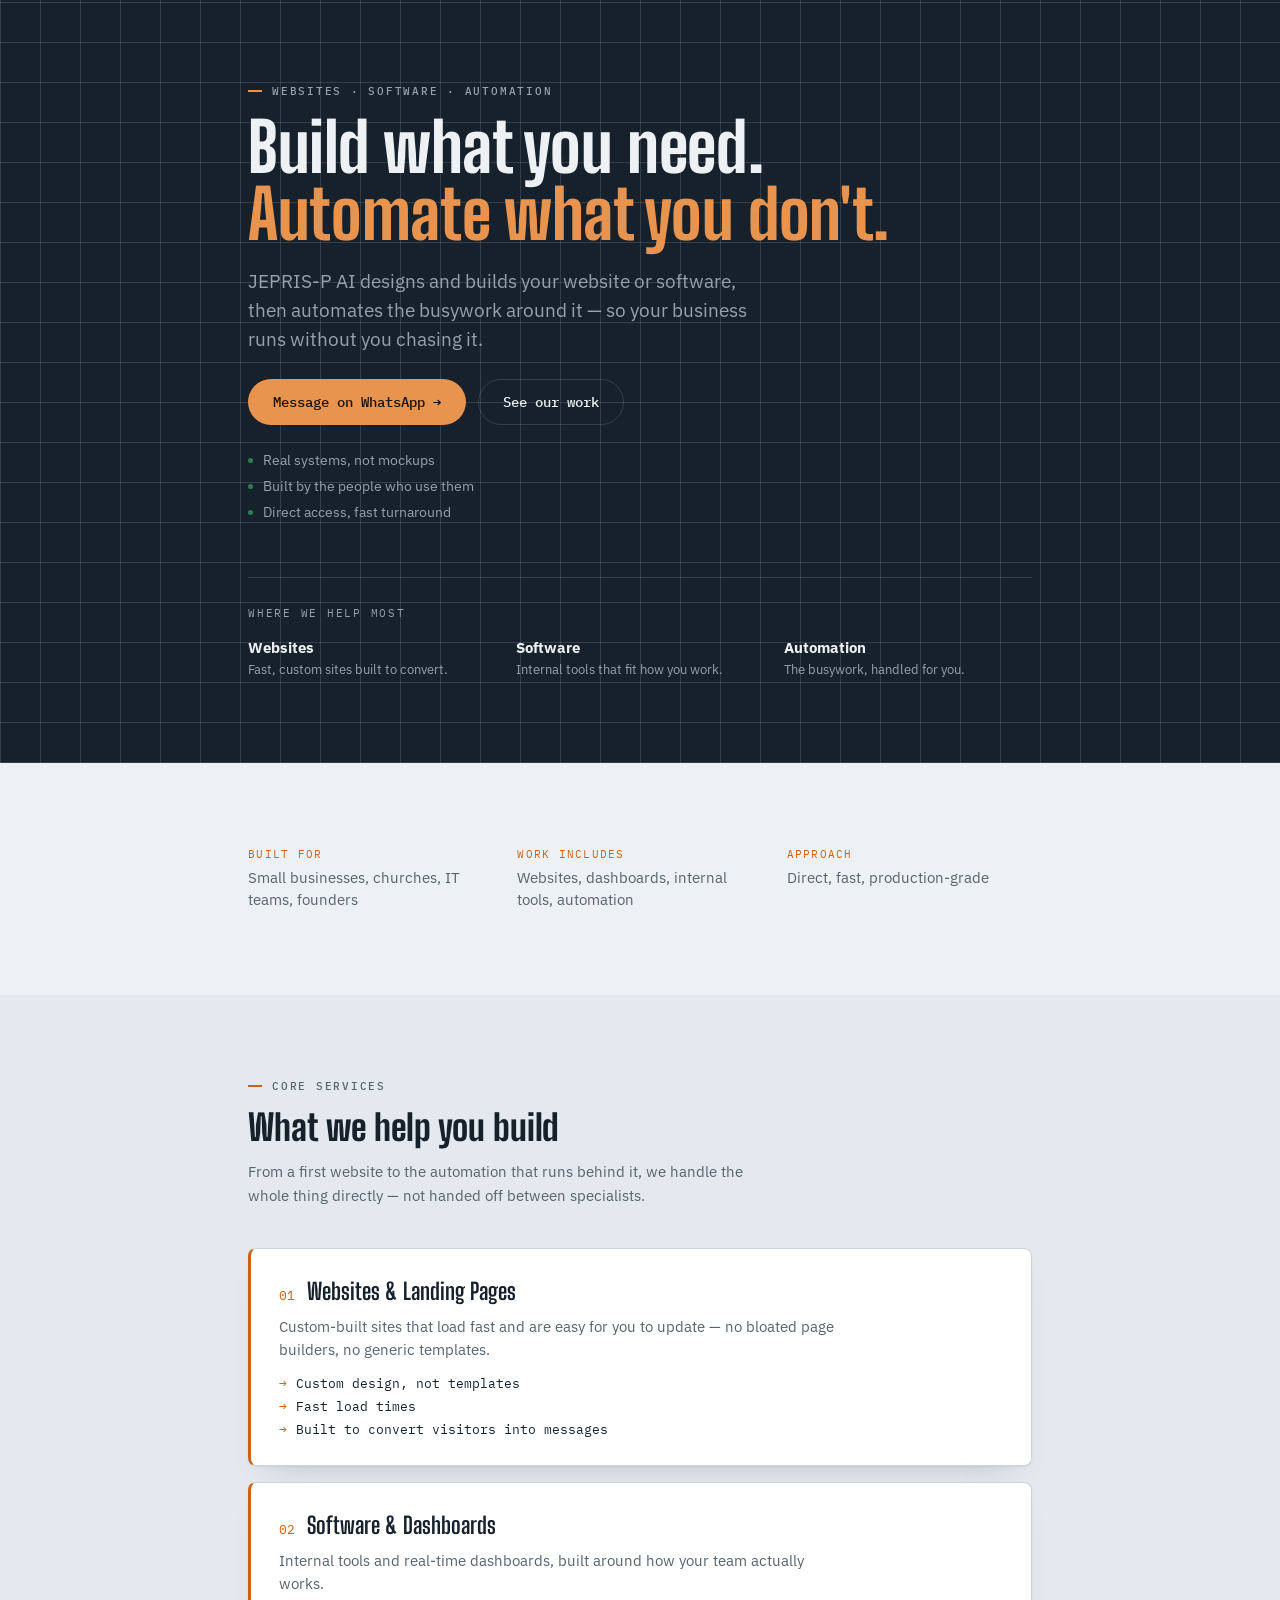
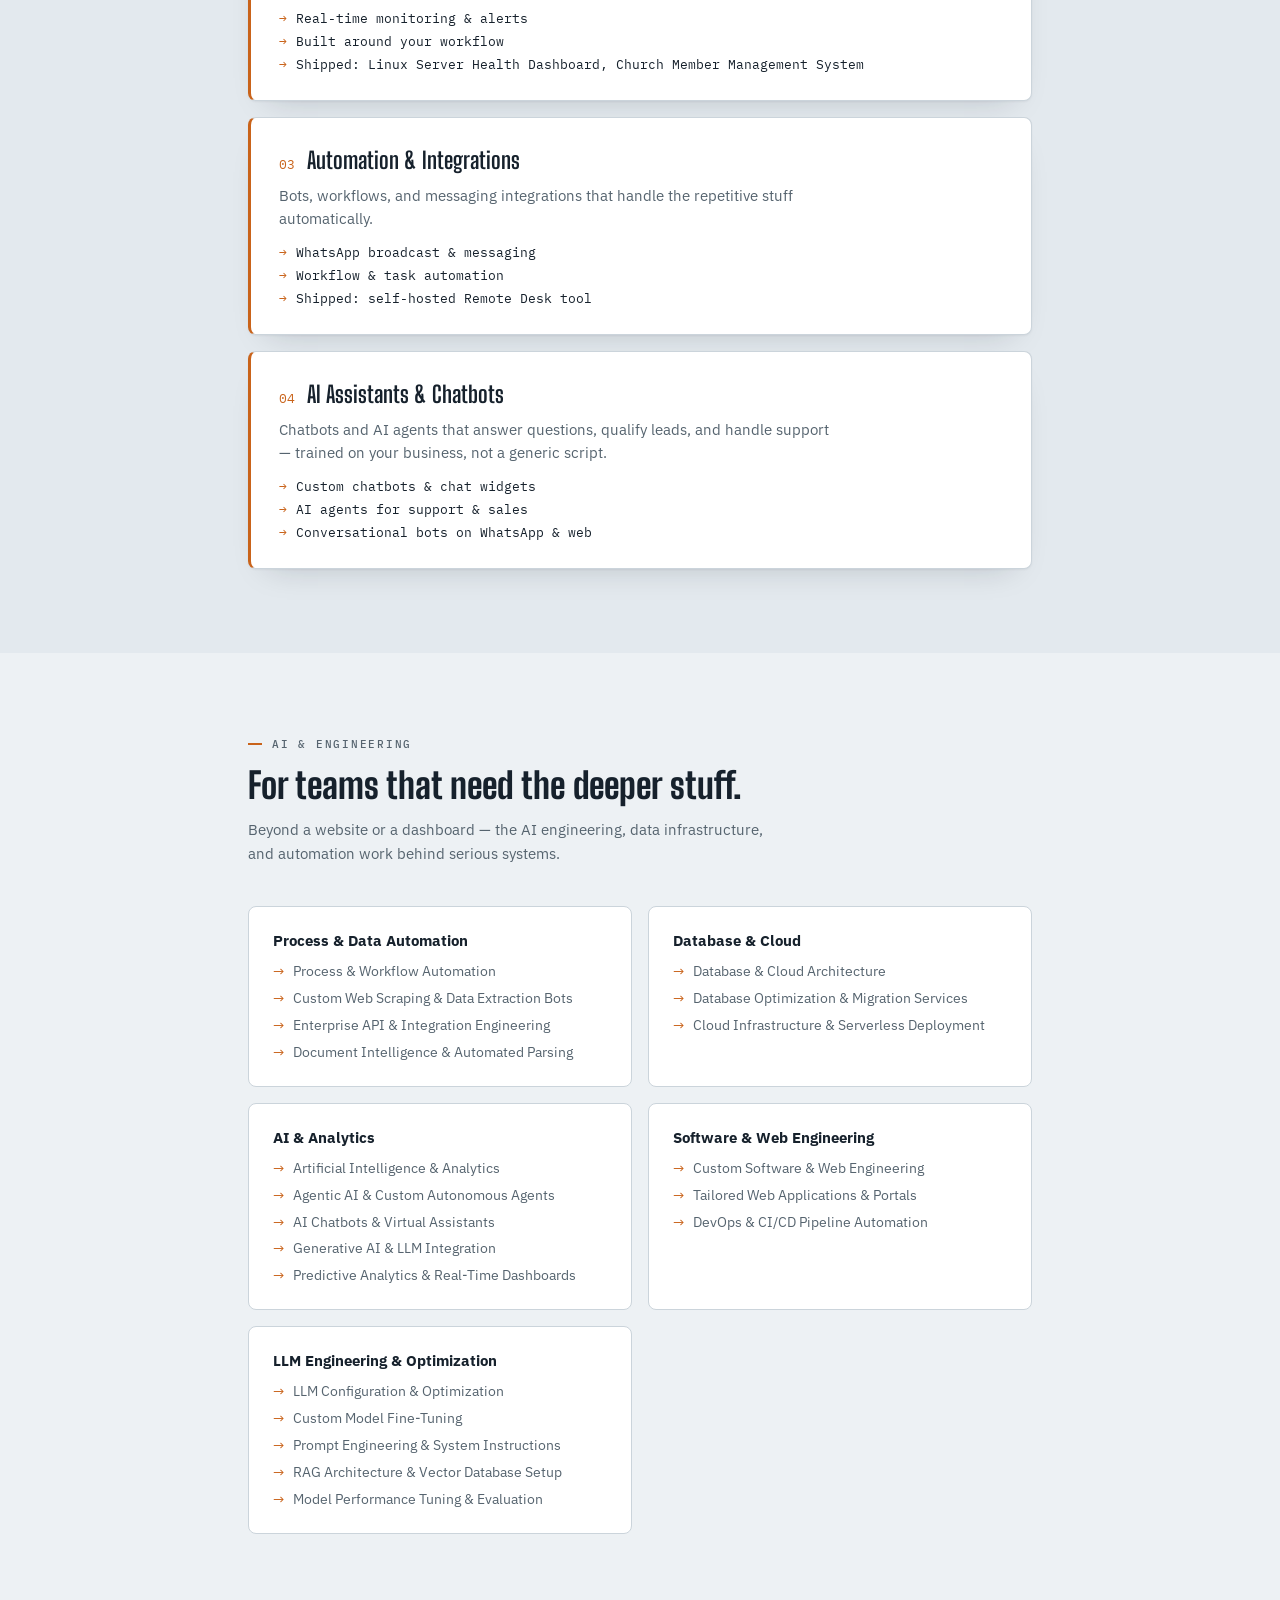
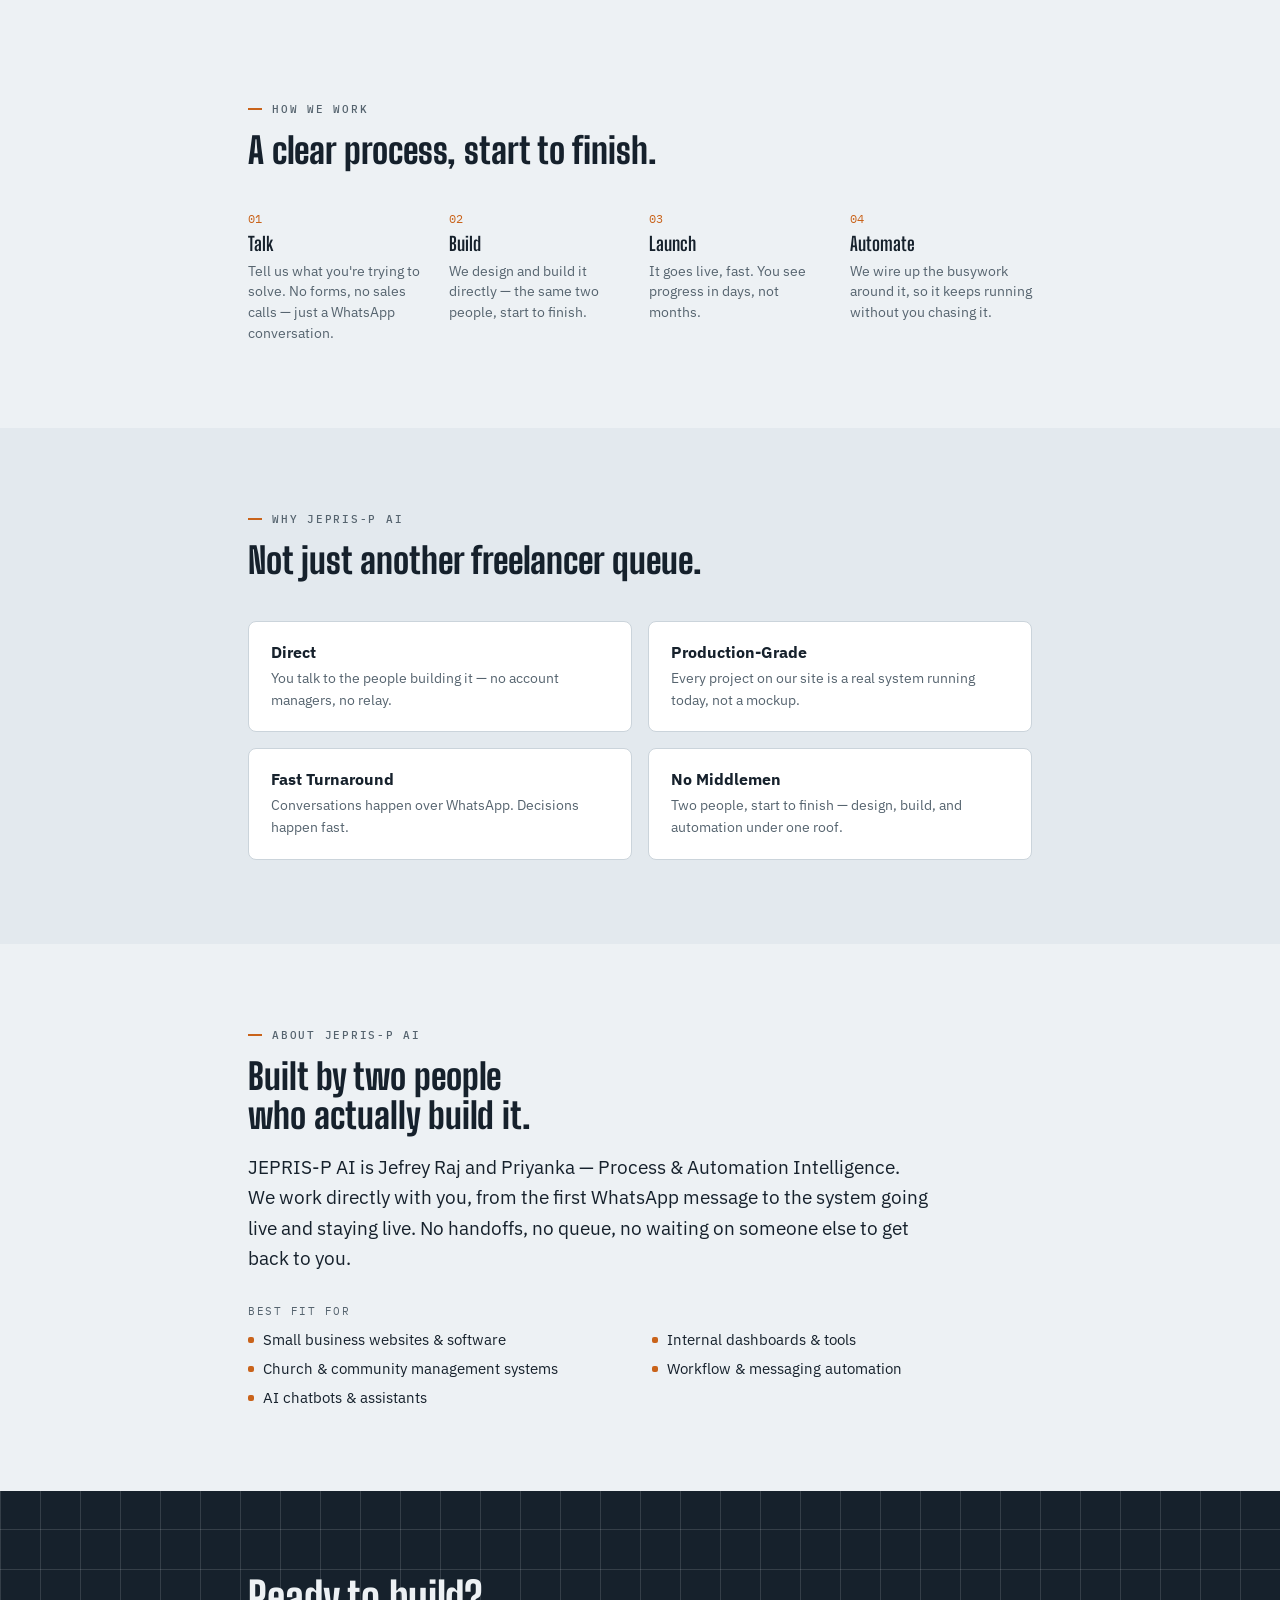
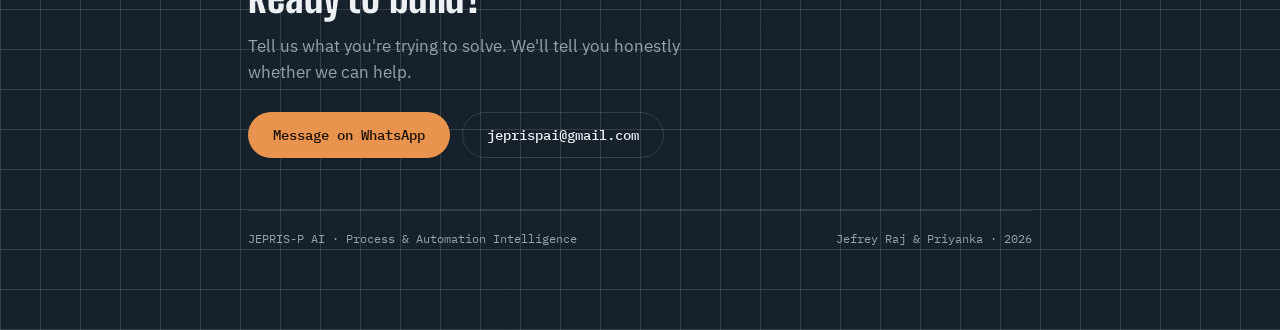
==== commit a8ce26c8: "Best fit for: combine small business websites and software into one item" ====
--- a/landing.html
+++ b/landing.html
@@ -390,7 +390,7 @@
     <p class="about-lede" style="margin-top:16px;">JEPRIS-P AI is Jefrey Raj and Priyanka &mdash; Process &amp; Automation Intelligence. We work directly with you, from the first WhatsApp message to the system going live and staying live. No handoffs, no queue, no waiting on someone else to get back to you.</p>
     <div class="fit-label">Best fit for</div>
     <ul class="fit-list">
-      <li>Small business websites</li>
+      <li>Small business websites &amp; software</li>
       <li>Internal dashboards &amp; tools</li>
       <li>Church &amp; community management systems</li>
       <li>Workflow &amp; messaging automation</li>
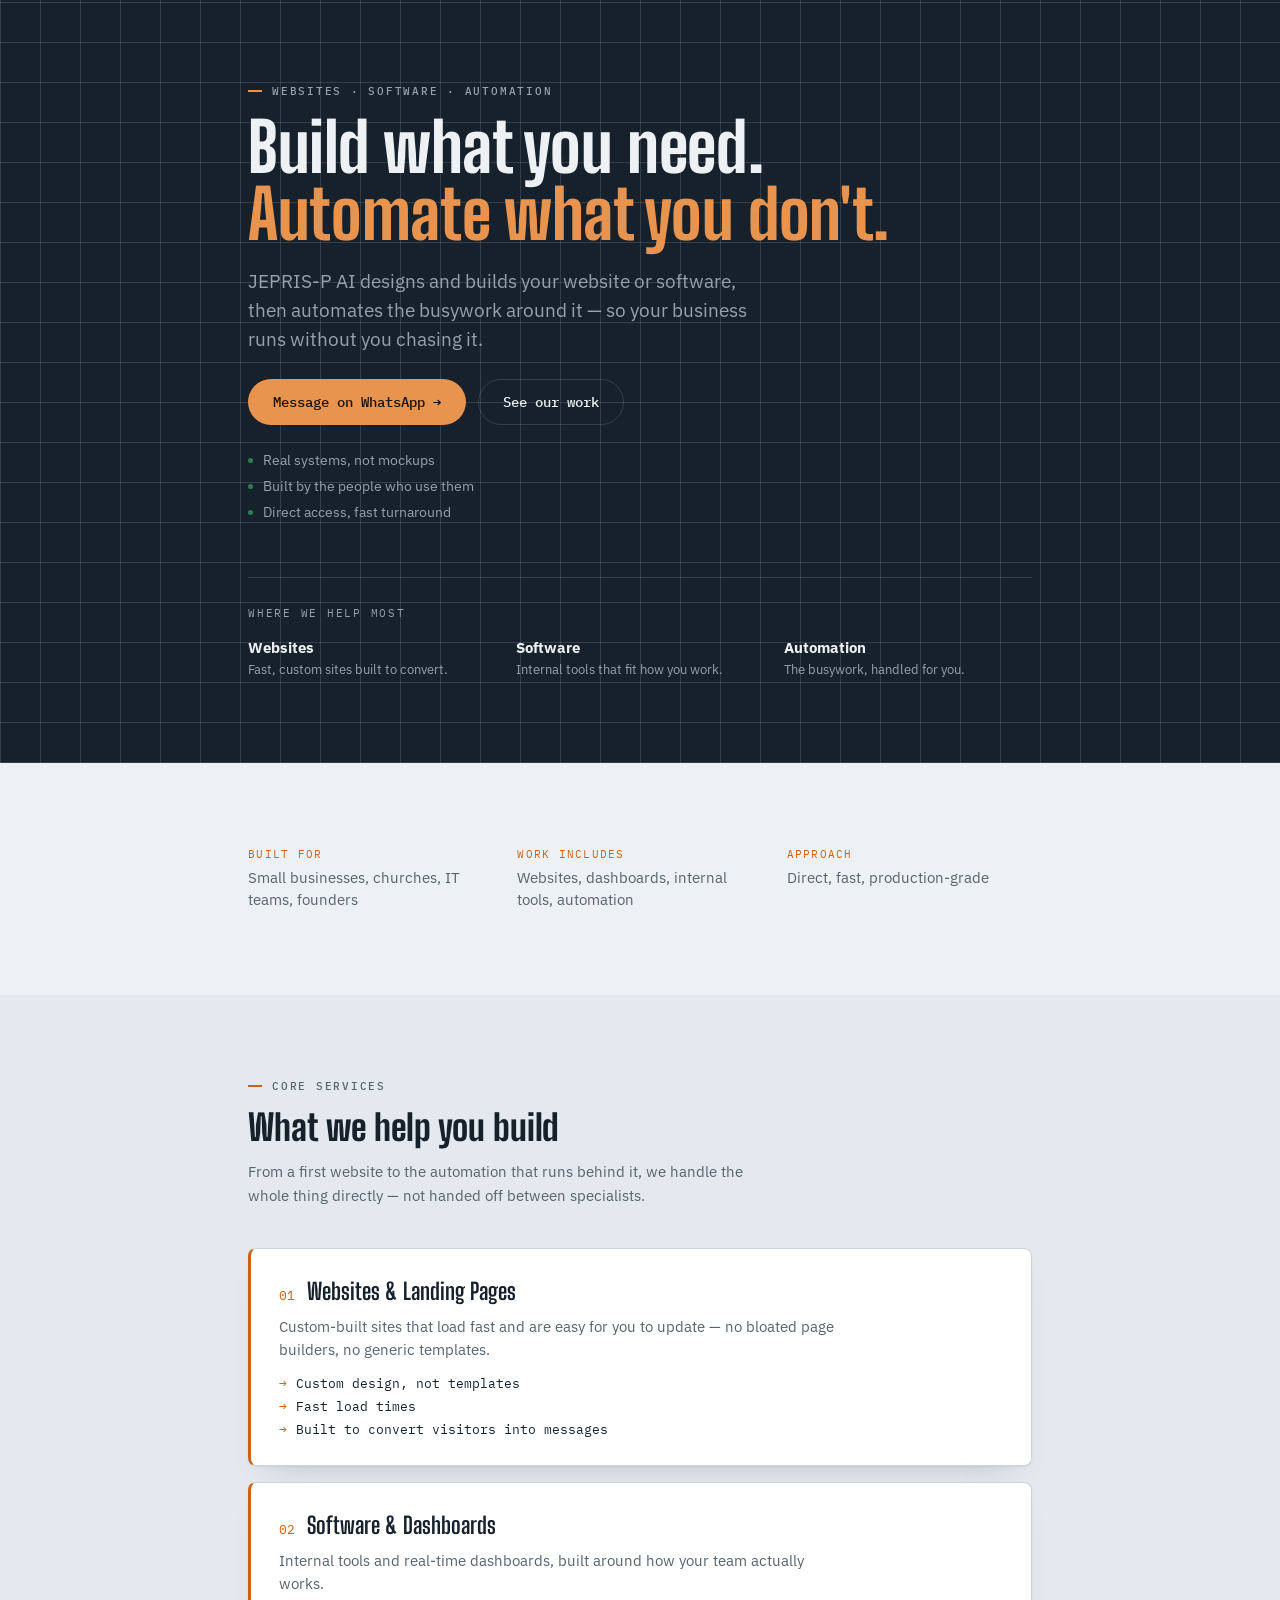
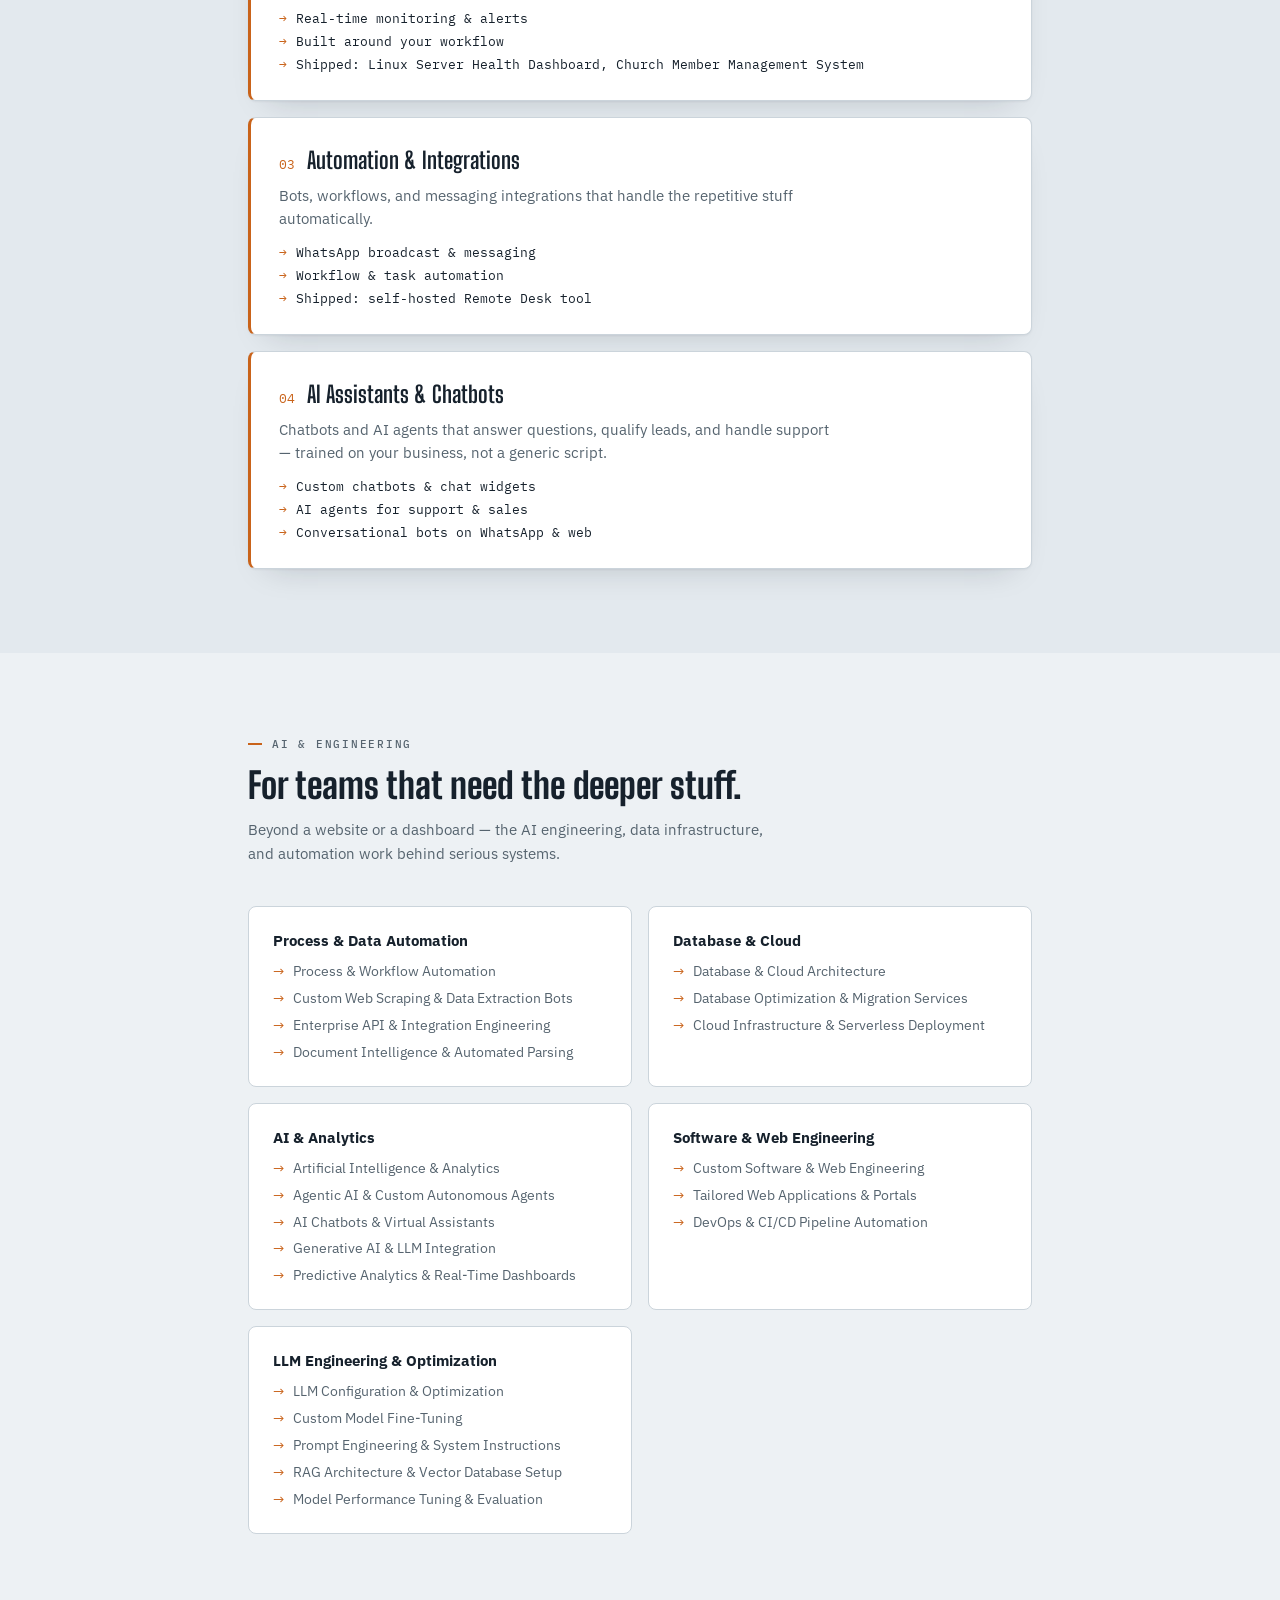
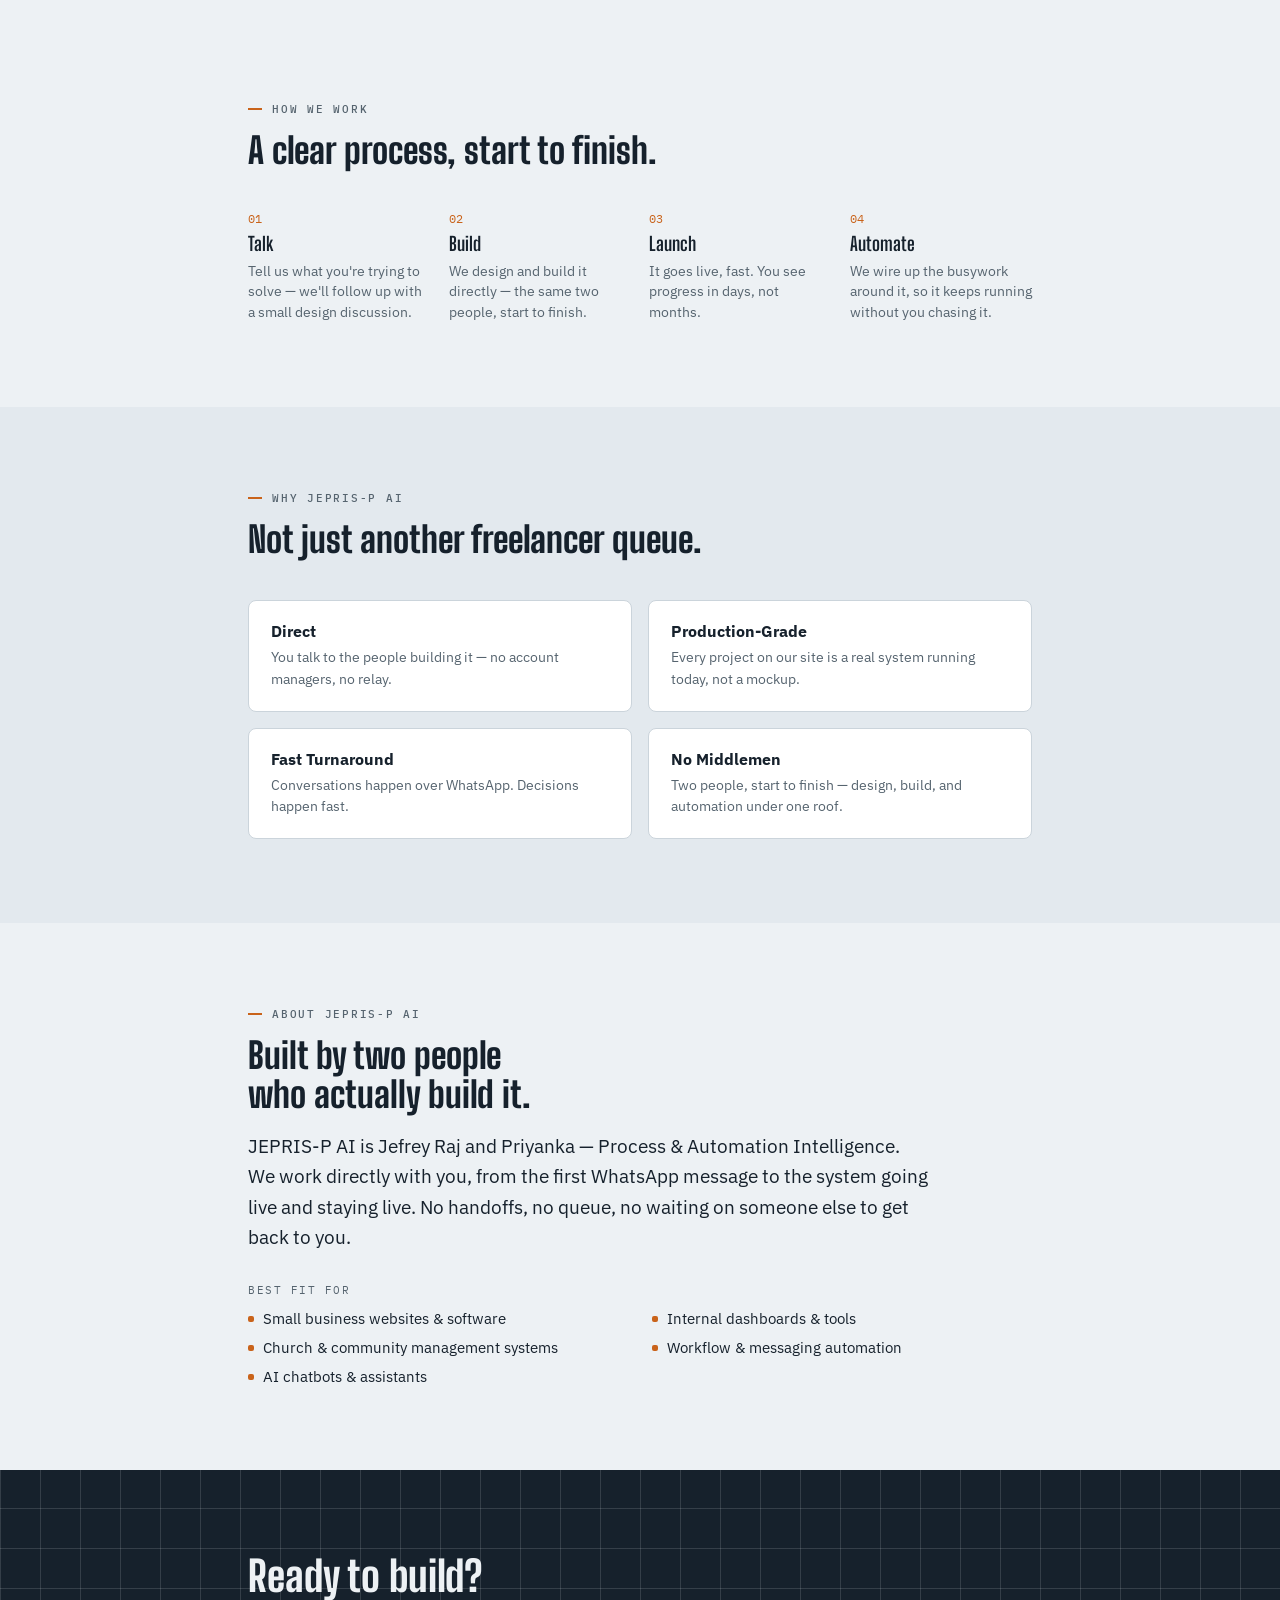
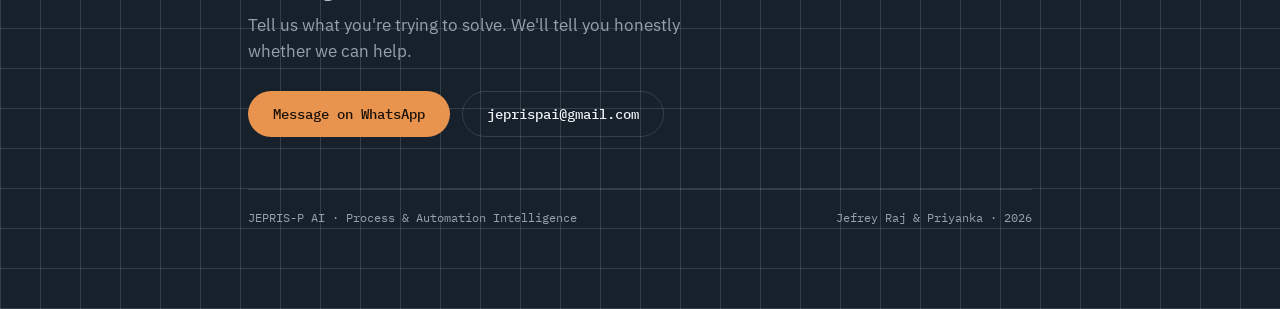
==== commit 37f8cf44: "Talk step: replace WhatsApp-only framing with small design discussion" ====
--- a/landing.html
+++ b/landing.html
@@ -335,7 +335,7 @@
       <div class="process-card">
         <div class="num">01</div>
         <div class="label">Talk</div>
-        <p>Tell us what you're trying to solve. No forms, no sales calls &mdash; just a WhatsApp conversation.</p>
+        <p>Tell us what you're trying to solve &mdash; we'll follow up with a small design discussion.</p>
       </div>
       <div class="process-card">
         <div class="num">02</div>
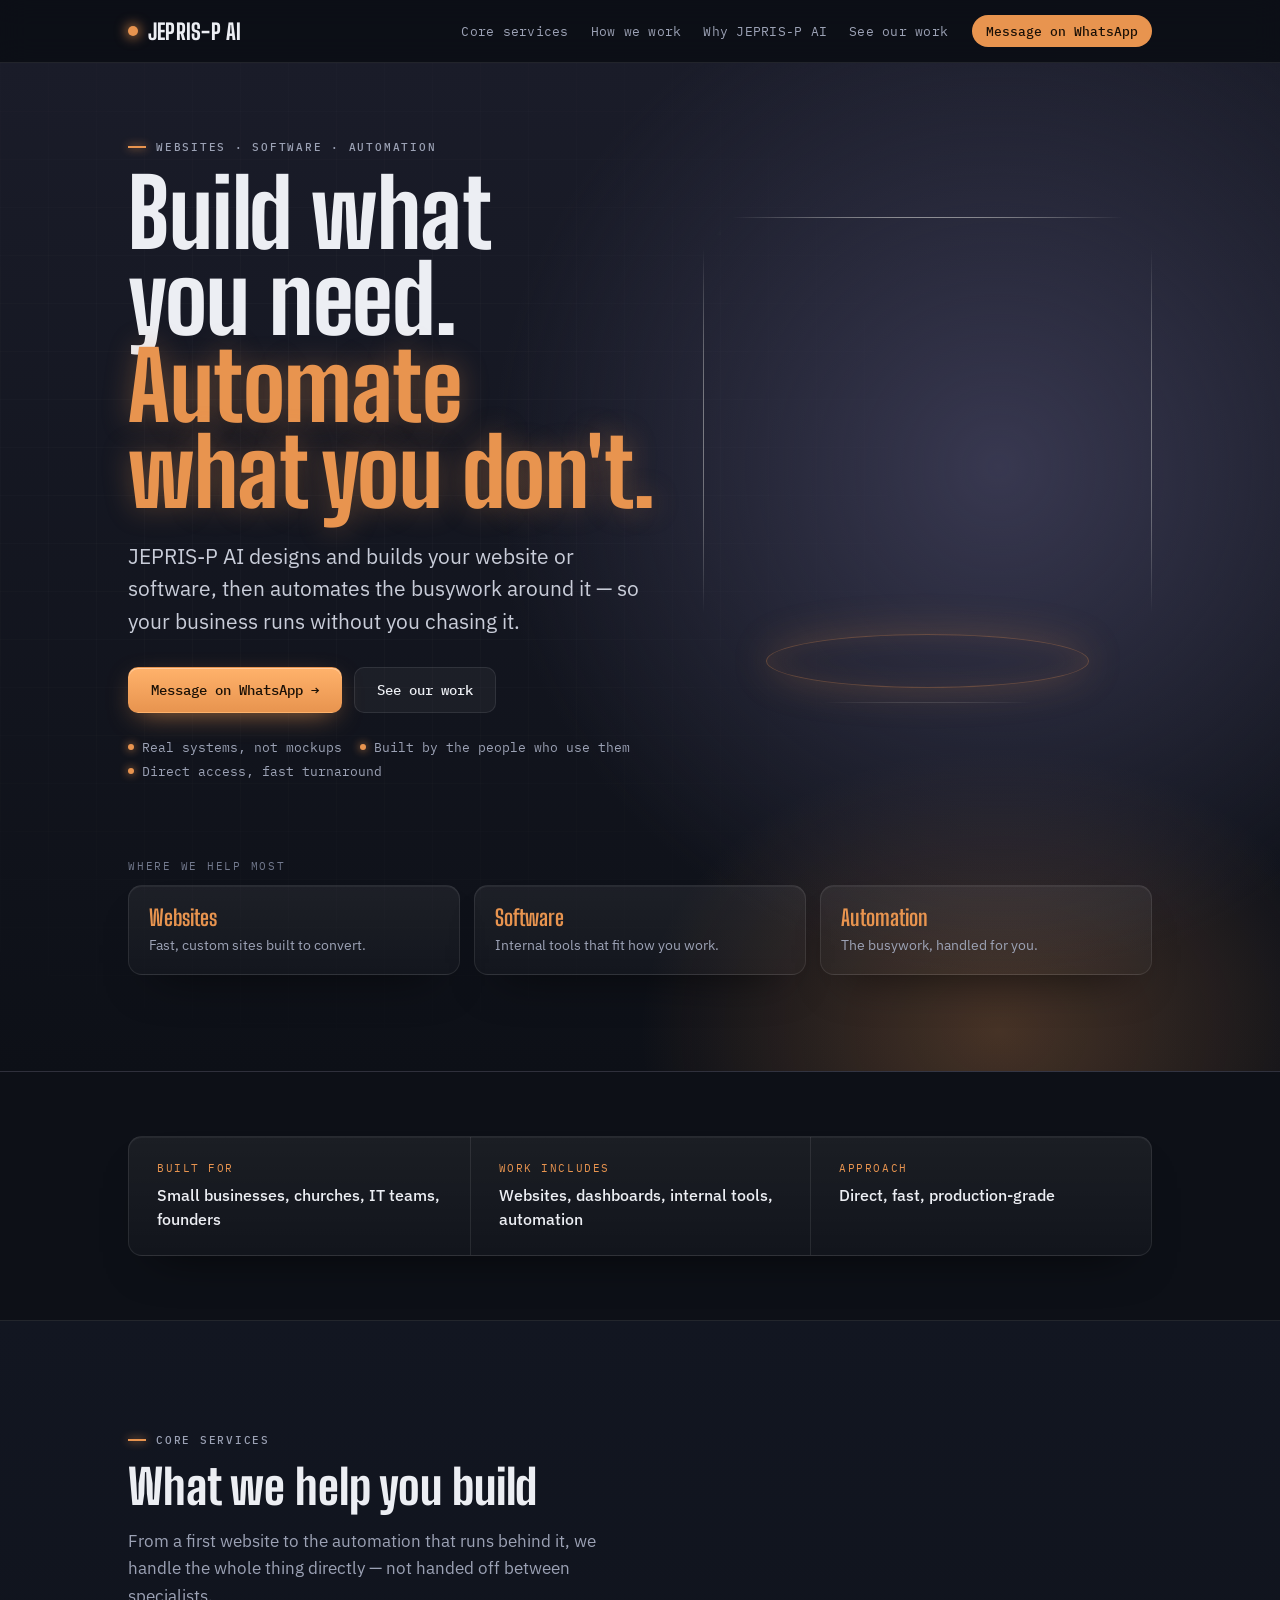
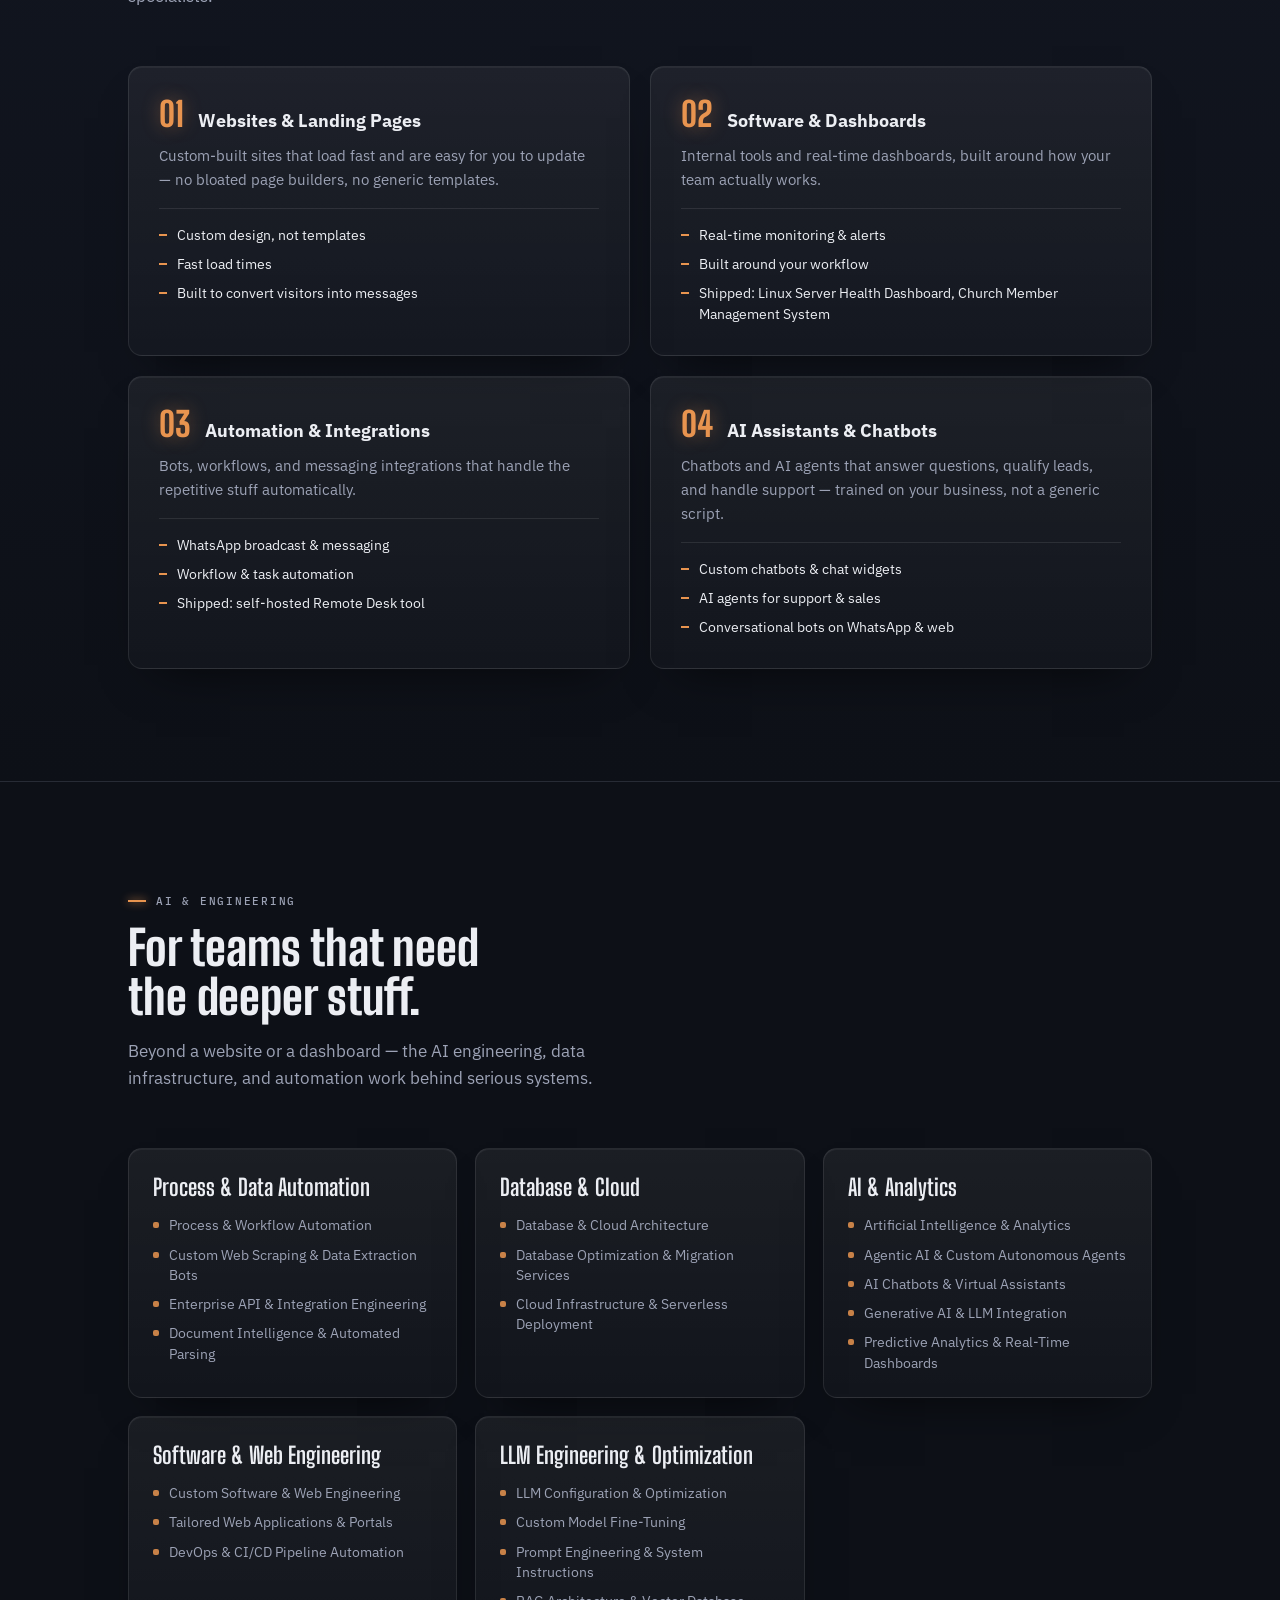
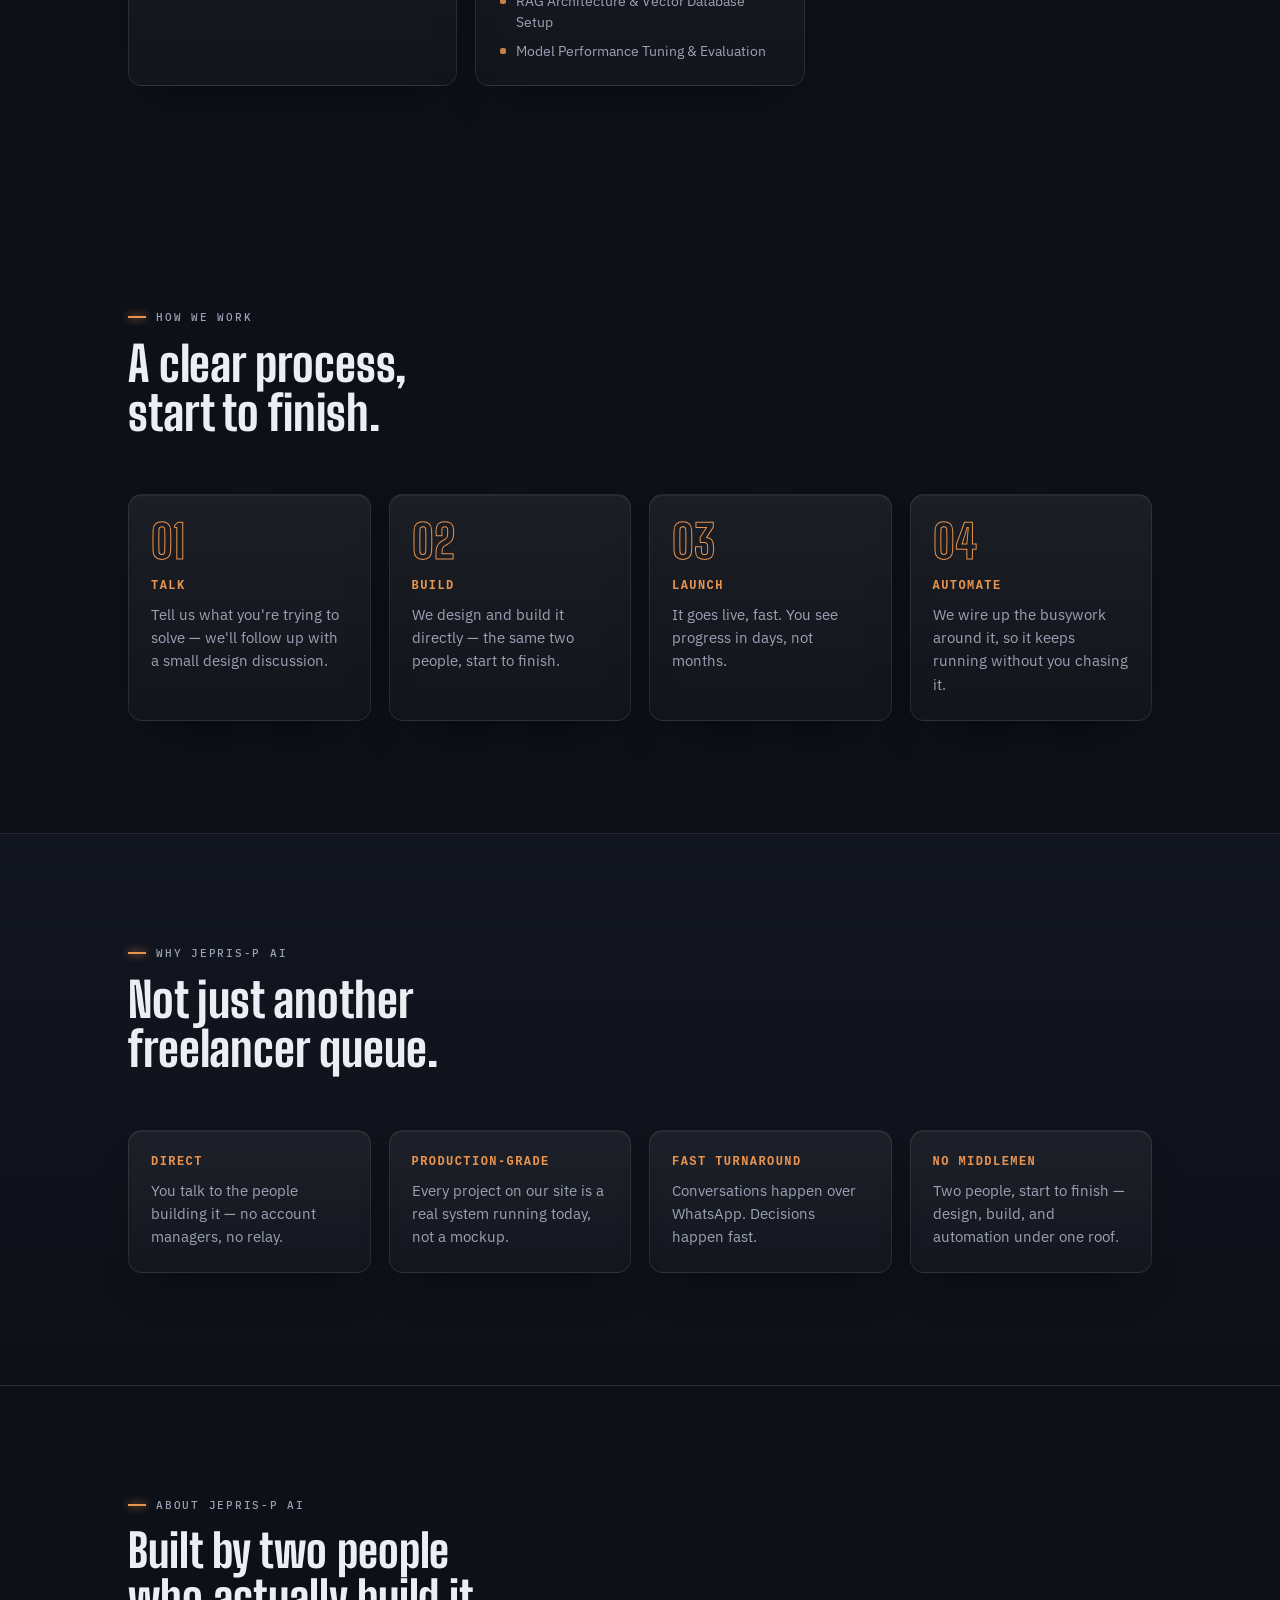
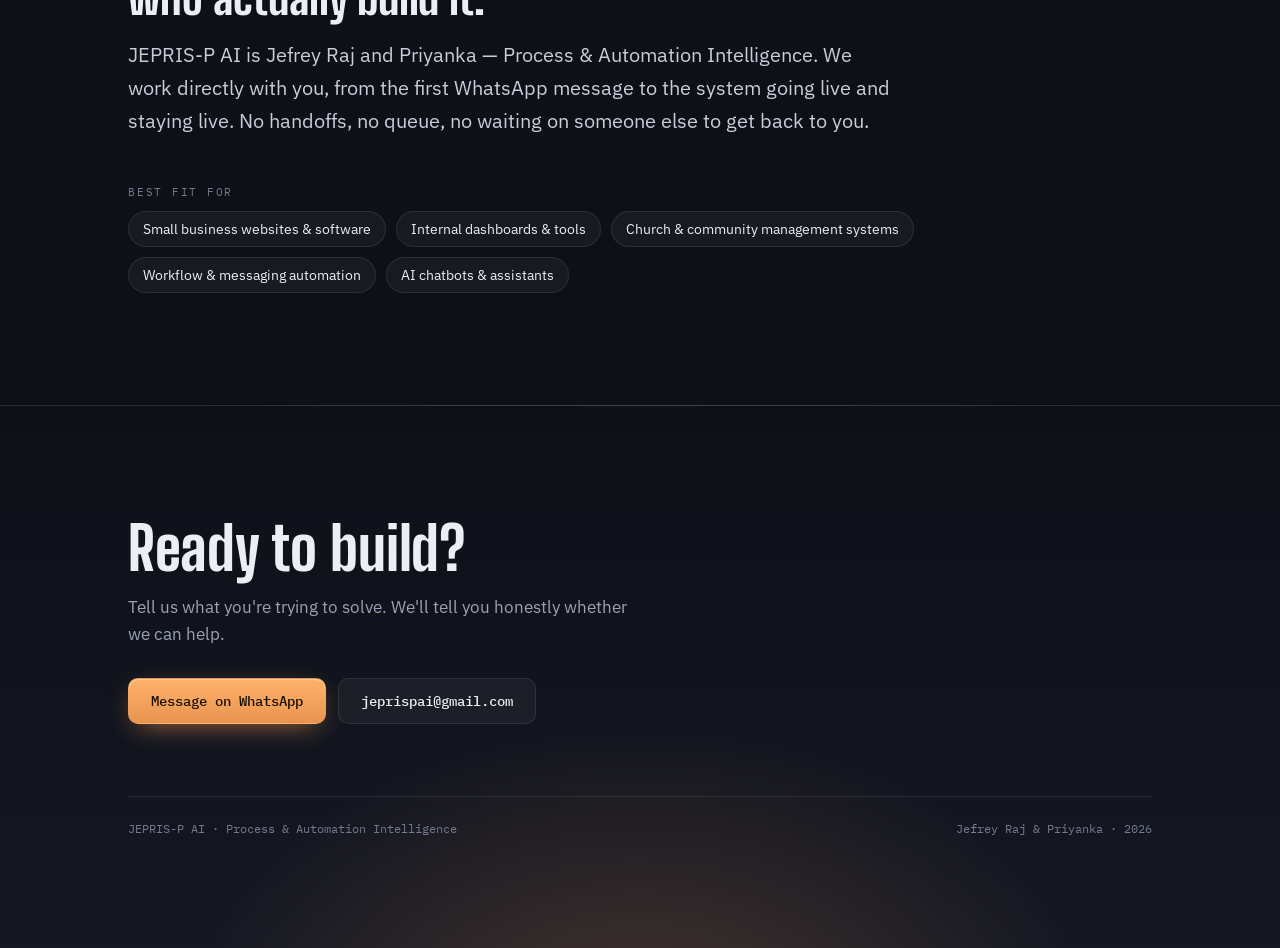
==== commit 00563a3e: "Mascot redesign of index and landing: dark glass UI, cursor-following robot hero Co-Authored-By: Cla" ====
--- a/landing.html
+++ b/landing.html
@@ -6,168 +6,18 @@
 <title>JEPRIS-P AI &mdash; Build What You Need</title>
 <meta name="description" content="Websites, software, dashboards, and automation, built and shipped directly by Jefrey Raj & Priyanka. Message us on WhatsApp.">
 <link rel="stylesheet" href="https://fonts.googleapis.com/css2?family=Big+Shoulders+Display:wght@600;700;800;900&family=IBM+Plex+Sans:wght@400;500;600;700&family=IBM+Plex+Mono:wght@400;500;600&display=swap">
-<style>
-  :root {
-    --bg: #EDF1F4; --surface: #FFFFFF; --surface-alt: #E3E9EE;
-    --ink: #16212C; --ink-soft: #56646F; --line: #CBD4DB;
-    --accent: #C9631A; --accent-ink: #FFFFFF; --accent-soft: #F3E1CC;
-    --status-good: #2F7D4F;
-    --band-bg: #16212C; --band-ink: #EDF1F4; --band-soft: #95A2AD;
-    --band-line: rgba(237, 241, 244, 0.14); --band-accent: #E8944F; --band-accent-ink: #1A1006;
-    --shadow: 0 1px 2px rgba(15,23,31,0.05), 0 16px 32px -20px rgba(15,23,31,0.22);
-    --font-display: 'Big Shoulders Display', 'Arial Narrow', sans-serif;
-    --font-body: 'IBM Plex Sans', -apple-system, 'Segoe UI', sans-serif;
-    --font-mono: 'IBM Plex Mono', ui-monospace, 'SFMono-Regular', Menlo, monospace;
-  }
-  @media (prefers-color-scheme: dark) {
-    :root:not([data-theme="light"]) {
-      --bg: #10161D; --surface: #161F29; --surface-alt: #1D2733;
-      --ink: #E7ECF0; --ink-soft: #93A1AC; --line: #2A3744;
-      --accent: #E8944F; --accent-ink: #1A1006; --accent-soft: #3A2917;
-      --status-good: #4FAE72;
-      --band-bg: #E7ECF0; --band-ink: #10161D; --band-soft: #69747E;
-      --band-line: rgba(16, 22, 29, 0.14); --band-accent: #C9631A; --band-accent-ink: #FFFFFF;
-      --shadow: 0 1px 2px rgba(0,0,0,0.3), 0 16px 32px -20px rgba(0,0,0,0.5);
-    }
-  }
-  :root[data-theme="dark"] {
-    --bg: #10161D; --surface: #161F29; --surface-alt: #1D2733;
-    --ink: #E7ECF0; --ink-soft: #93A1AC; --line: #2A3744;
-    --accent: #E8944F; --accent-ink: #1A1006; --accent-soft: #3A2917;
-    --status-good: #4FAE72;
-    --band-bg: #E7ECF0; --band-ink: #10161D; --band-soft: #69747E;
-    --band-line: rgba(16, 22, 29, 0.14); --band-accent: #C9631A; --band-accent-ink: #FFFFFF;
-    --shadow: 0 1px 2px rgba(0,0,0,0.3), 0 16px 32px -20px rgba(0,0,0,0.5);
-  }
-
-  * { box-sizing: border-box; }
-  a { color: inherit; }
-  a:focus-visible { outline: 2px solid var(--accent); outline-offset: 2px; border-radius: 2px; }
-  html, body { margin: 0; padding: 0; }
-  body { background: var(--bg); color: var(--ink); font-family: var(--font-body); -webkit-font-smoothing: antialiased; overflow-x: hidden; }
-  .wrap { max-width: 880px; margin: 0 auto; padding: 0 clamp(20px, 6vw, 48px); }
-  section, footer.band { padding: clamp(44px, 8vw, 84px) 0; }
-
-  .band {
-    background: var(--band-bg); color: var(--band-ink);
-    background-image:
-      repeating-linear-gradient(0deg, var(--band-line), var(--band-line) 1px, transparent 1px, transparent 40px),
-      repeating-linear-gradient(90deg, var(--band-line), var(--band-line) 1px, transparent 1px, transparent 40px);
-  }
-  .tint { background: var(--surface-alt); }
-
-  .eyebrow {
-    display: flex; align-items: center; gap: 10px;
-    font-family: var(--font-mono); font-size: 11px; font-weight: 500;
-    letter-spacing: 0.16em; text-transform: uppercase; color: var(--ink-soft);
-    margin: 0 0 16px;
-  }
-  .band .eyebrow { color: var(--band-soft); }
-  .eyebrow::before { content: ""; width: 14px; height: 2px; background: var(--accent); display: inline-block; flex: none; }
-  .band .eyebrow::before { background: var(--band-accent); }
-
-  h1, h2 { font-family: var(--font-display); font-weight: 800; text-wrap: balance; margin: 0; }
-
-  /* ---------- hero ---------- */
-  .hero-name { font-size: clamp(40px, 7.5vw, 68px); line-height: 0.98; letter-spacing: -0.005em; }
-  .hero-name .line2 { color: var(--band-accent); }
-  .hero-sub { font-size: clamp(16.5px, 2.1vw, 18.5px); line-height: 1.55; color: var(--band-soft); max-width: 46ch; margin: 20px 0 0; }
-  .actions { display: flex; flex-wrap: wrap; gap: 12px; margin-top: 26px; }
-  .btn-primary, .btn-ghost {
-    display: inline-flex; align-items: center; gap: 8px;
-    font-family: var(--font-mono); font-size: 14px; font-weight: 500;
-    text-decoration: none; border-radius: 999px; padding: 13px 24px;
-    border: 1px solid transparent; transition: opacity 0.15s ease, border-color 0.15s ease;
-  }
-  .btn-primary { background: var(--band-accent); color: var(--band-accent-ink); }
-  .btn-primary:hover { opacity: 0.88; }
-  .btn-ghost { background: transparent; color: var(--band-ink); border-color: var(--band-line); }
-  .btn-ghost:hover { border-color: var(--band-soft); }
-
-  .strengths { list-style: none; margin: 26px 0 0; padding: 0; display: flex; flex-direction: column; gap: 8px; }
-  .strengths li { display: flex; align-items: baseline; gap: 10px; font-size: 14px; color: var(--band-soft); }
-  .strengths li::before { content: ""; width: 5px; height: 5px; border-radius: 50%; background: var(--status-good); flex: none; transform: translateY(-2px); }
-
-  /* ---------- quick preview strip ---------- */
-  .preview-strip { border-top: 1px solid var(--band-line); margin-top: clamp(36px, 6vw, 56px); padding-top: 28px; }
-  .preview-eyebrow { font-family: var(--font-mono); font-size: 11px; letter-spacing: 0.16em; text-transform: uppercase; color: var(--band-soft); margin-bottom: 18px; }
-  .preview-grid { display: grid; grid-template-columns: repeat(3, 1fr); gap: 20px; }
-  .preview-item .t { font-family: var(--font-body); font-weight: 700; font-size: 15px; margin-bottom: 4px; }
-  .preview-item .d { font-size: 13px; color: var(--band-soft); line-height: 1.4; }
-
-  /* ---------- quick facts ---------- */
-  .quickfacts { display: grid; grid-template-columns: repeat(3, 1fr); gap: 24px; }
-  .qf-label { font-family: var(--font-mono); font-size: 10.5px; letter-spacing: 0.12em; text-transform: uppercase; color: var(--accent); margin-bottom: 6px; }
-  .qf-value { font-size: 14.5px; line-height: 1.5; color: var(--ink-soft); }
-
-  /* ---------- section heads ---------- */
-  .section-head { max-width: 56ch; margin-bottom: clamp(26px, 5vw, 40px); }
-  .section-head h2 { font-size: clamp(25px, 4vw, 36px); line-height: 1.08; }
-  .section-head p { font-size: 15px; line-height: 1.6; color: var(--ink-soft); max-width: 58ch; margin: 12px 0 0; }
-  .band .section-head p { color: var(--band-soft); }
-
-  /* ---------- detailed services ---------- */
-  .service-list { display: flex; flex-direction: column; gap: 16px; }
-  .service-card { background: var(--surface); border: 1px solid var(--line); border-left: 3px solid var(--accent); border-radius: 8px; padding: clamp(20px, 3vw, 28px); box-shadow: var(--shadow); }
-  .service-top { display: flex; align-items: baseline; gap: 12px; margin-bottom: 10px; }
-  .service-num { font-family: var(--font-mono); font-size: 13px; color: var(--accent); }
-  .service-name { font-family: var(--font-display); font-weight: 700; font-size: clamp(19px, 2.6vw, 23px); }
-  .service-desc { font-size: 14.5px; line-height: 1.6; color: var(--ink-soft); margin: 0 0 14px; max-width: 62ch; }
-  .service-bullets { list-style: none; margin: 0; padding: 0; display: flex; flex-direction: column; gap: 7px; }
-  .service-bullets li { display: flex; gap: 9px; font-family: var(--font-mono); font-size: 12.5px; color: var(--ink); }
-  .service-bullets li::before { content: "\2192"; color: var(--accent); flex: none; }
-
-  /* ---------- capability groups ---------- */
-  .capability-grid { display: grid; grid-template-columns: repeat(2, 1fr); gap: 16px; }
-  .capability-card { background: var(--surface); border: 1px solid var(--line); border-radius: 8px; padding: clamp(18px, 2.6vw, 24px); }
-  .capability-card h3 { font-family: var(--font-body); font-weight: 700; font-size: 15px; margin: 0 0 12px; }
-  .capability-card ul { list-style: none; margin: 0; padding: 0; display: flex; flex-direction: column; gap: 8px; }
-  .capability-card li { display: flex; gap: 9px; font-size: 13.5px; line-height: 1.4; color: var(--ink-soft); }
-  .capability-card li::before { content: "\2192"; color: var(--accent); flex: none; }
-
-  /* ---------- process ---------- */
-  .process-grid { display: grid; grid-template-columns: repeat(4, 1fr); gap: 18px; }
-  .process-card .num { font-family: var(--font-mono); font-size: 12px; color: var(--accent); }
-  .process-card .label { font-family: var(--font-display); font-weight: 700; font-size: 19px; margin: 6px 0 6px; }
-  .process-card p { font-size: 13.5px; line-height: 1.55; color: var(--ink-soft); margin: 0; }
-
-  /* ---------- why cards ---------- */
-  .why-grid { display: grid; grid-template-columns: repeat(2, 1fr); gap: 16px; }
-  .why-card { border: 1px solid var(--line); border-radius: 8px; padding: 20px 22px; background: var(--surface); }
-  .why-card .label { font-family: var(--font-body); font-weight: 700; font-size: 15.5px; margin-bottom: 6px; }
-  .why-card p { margin: 0; font-size: 14px; line-height: 1.55; color: var(--ink-soft); }
-
-  /* ---------- about ---------- */
-  .about-lede { font-size: clamp(16.5px, 2.1vw, 18.5px); line-height: 1.65; max-width: 62ch; margin: 0 0 28px; }
-  .fit-list { list-style: none; margin: 0; padding: 0; display: grid; grid-template-columns: repeat(2, 1fr); gap: 10px 24px; }
-  .fit-list li { display: flex; gap: 9px; font-size: 14.5px; color: var(--ink); }
-  .fit-list li::before { content: ""; width: 6px; height: 6px; margin-top: 7px; border-radius: 2px; background: var(--accent); flex: none; }
-  .fit-label { font-family: var(--font-mono); font-size: 11px; letter-spacing: 0.14em; text-transform: uppercase; color: var(--ink-soft); margin: 30px 0 12px; }
-
-  /* ---------- close / footer ---------- */
-  .close-block h2 { font-size: clamp(28px, 4.8vw, 42px); line-height: 1.05; }
-  .close-block p { font-size: 16.5px; line-height: 1.6; color: var(--band-soft); max-width: 48ch; margin: 14px 0 0; }
-  .footer-rule { border: none; border-top: 1px solid var(--band-line); margin: clamp(36px, 6vw, 52px) 0 20px; }
-  .footer-line { font-family: var(--font-mono); font-size: 11.5px; color: var(--band-soft); display: flex; justify-content: space-between; flex-wrap: wrap; gap: 8px; }
-
-  @media (max-width: 760px) {
-    .preview-grid, .process-grid, .quickfacts { grid-template-columns: 1fr 1fr; }
-    .why-grid, .fit-list, .capability-grid { grid-template-columns: 1fr; }
-  }
-  @media (max-width: 480px) {
-    .preview-grid, .process-grid, .quickfacts { grid-template-columns: 1fr; }
-  }
-
-  @media (prefers-reduced-motion: no-preference) {
-    .hero { animation: rise 0.55s ease both; }
-    @keyframes rise { from { opacity: 0; transform: translateY(10px); } to { opacity: 1; transform: translateY(0); } }
-  }
-</style>
+<meta name="theme-color" content="#0D1017">
+<link rel="preload" as="image" href="https://raw.githubusercontent.com/Jefrey11/jepris-p-ai/mascot-hero/mascot/poster.jpg">
+<link rel="stylesheet" href="/site.css">
+<script src="/mascot.js" defer></script>
 </head>
 <body>
 
-<section class="band hero">
-  <div class="wrap">
+<header class="nav"><div class="wrap nav-in"><a class="brand" href="/">JEPRIS-P AI</a><nav class="nav-links" aria-label="Sections"><a href="#services">Core services</a><a href="#process">How we work</a><a href="#why">Why JEPRIS-P AI</a><a href="/">See our work</a></nav><a class="nav-cta" href="https://wa.me/919789035749?text=Hi%2C%20I%20saw%20your%20page%20and%20wanted%20to%20talk%20about%20a%20project." target="_blank" rel="noopener noreferrer">Message on WhatsApp</a></div></header>
+
+<section class="hero">
+  <div class="wrap hero-grid">
+    <div class="hero-copy">
     <div class="eyebrow">Websites &middot; Software &middot; Automation</div>
     <h1 class="hero-name">Build what you need.<br><span class="line2">Automate what you don't.</span></h1>
     <p class="hero-sub">JEPRIS-P AI designs and builds your website or software, then automates the busywork around it &mdash; so your business runs without you chasing it.</p>
@@ -180,7 +30,12 @@
       <li>Built by the people who use them</li>
       <li>Direct access, fast turnaround</li>
     </ul>
-
+    </div>
+    <div class="hero-bot" data-sprite="https://raw.githubusercontent.com/Jefrey11/jepris-p-ai/mascot-hero/mascot/poses.webp" aria-hidden="true">
+      <div class="bot-stage"><img src="https://raw.githubusercontent.com/Jefrey11/jepris-p-ai/mascot-hero/mascot/poster.jpg" alt="" width="512" height="554"><canvas></canvas></div>
+      <div class="bot-ring"></div>
+      <span class="bot-hint">move your cursor</span>
+    </div>
     <div class="preview-strip">
       <div class="preview-eyebrow">Where we help most</div>
       <div class="preview-grid">
@@ -201,7 +56,7 @@
   </div>
 </section>
 
-<section>
+<section class="quick">
   <div class="wrap">
     <div class="quickfacts">
       <div>
@@ -220,7 +75,7 @@
   </div>
 </section>
 
-<section class="tint">
+<section class="tint" id="services">
   <div class="wrap">
     <div class="section-head">
       <div class="eyebrow">Core services</div>
@@ -325,7 +180,7 @@
   </div>
 </section>
 
-<section>
+<section id="process">
   <div class="wrap">
     <div class="section-head">
       <div class="eyebrow">How we work</div>
@@ -356,7 +211,7 @@
   </div>
 </section>
 
-<section class="tint">
+<section class="tint" id="why">
   <div class="wrap">
     <div class="section-head">
       <div class="eyebrow">Why JEPRIS-P AI</div>
@@ -386,7 +241,7 @@
 <section>
   <div class="wrap">
     <div class="eyebrow">About JEPRIS-P AI</div>
-    <h2 style="font-size:clamp(25px,4vw,36px); line-height:1.08; max-width:24ch;">Built by two people who actually build it.</h2>
+    <h2 class="about-title">Built by two people who actually build it.</h2>
     <p class="about-lede" style="margin-top:16px;">JEPRIS-P AI is Jefrey Raj and Priyanka &mdash; Process &amp; Automation Intelligence. We work directly with you, from the first WhatsApp message to the system going live and staying live. No handoffs, no queue, no waiting on someone else to get back to you.</p>
     <div class="fit-label">Best fit for</div>
     <ul class="fit-list">
--- a/site.css
+++ b/site.css
@@ -0,0 +1,243 @@
+/* JEPRIS-P AI - shared styles for index.html and landing.html (mascot redesign) */
+:root {
+  color-scheme: dark;
+  --bg: #0D1017;
+  --bg-2: #121621;
+  --glass: rgba(255,255,255,0.045);
+  --glass-hi: rgba(255,255,255,0.075);
+  --line: rgba(255,255,255,0.09);
+  --line-hi: rgba(232,148,79,0.45);
+  --ink: #ECEEF3;
+  --ink-2: #C9CDD9;
+  --ink-soft: #9CA2B5;
+  --ink-faint: #737A8E;
+  --accent: #E8944F;
+  --accent-hi: #FFB26B;
+  --accent-ink: #1A1006;
+  --accent-soft: rgba(232,148,79,0.13);
+  --good: #4FC27F;
+  --radius: 14px;
+  --font-display: 'Big Shoulders Display', 'Arial Narrow', sans-serif;
+  --font-body: 'IBM Plex Sans', -apple-system, 'Segoe UI', sans-serif;
+  --font-mono: 'IBM Plex Mono', ui-monospace, 'SFMono-Regular', Menlo, monospace;
+}
+* { box-sizing: border-box; }
+html { scroll-behavior: smooth; scroll-padding-top: 76px; }
+html, body { margin: 0; padding: 0; }
+body {
+  background: var(--bg);
+  color: var(--ink);
+  font-family: var(--font-body);
+  -webkit-font-smoothing: antialiased;
+  overflow-x: hidden;
+}
+a { color: inherit; }
+a:focus-visible, button:focus-visible { outline: 2px solid var(--accent); outline-offset: 3px; border-radius: 4px; }
+.wrap { max-width: 1120px; margin: 0 auto; padding: 0 clamp(16px, 5vw, 48px); }
+section, footer.band { padding: clamp(64px, 10vw, 112px) 0; position: relative; }
+.tint { background: linear-gradient(180deg, var(--bg-2), var(--bg)); border-top: 1px solid var(--line); border-bottom: 1px solid var(--line); }
+
+/* ---------- nav ---------- */
+.nav { position: sticky; top: 0; z-index: 50; backdrop-filter: blur(14px); -webkit-backdrop-filter: blur(14px); background: rgba(13,16,23,0.62); border-bottom: 1px solid var(--line); }
+.nav-in { display: flex; align-items: center; gap: 24px; height: 62px; }
+.brand { font-family: var(--font-display); font-weight: 800; font-size: 22px; letter-spacing: 0.01em; text-decoration: none; display: flex; align-items: center; gap: 10px; white-space: nowrap; }
+.brand::before { content: ""; width: 10px; height: 10px; border-radius: 50%; background: var(--accent); box-shadow: 0 0 12px 2px rgba(232,148,79,0.7); }
+.nav-links { display: flex; gap: 22px; margin-left: auto; }
+.nav-links a { font-family: var(--font-mono); font-size: 12.5px; color: var(--ink-soft); text-decoration: none; letter-spacing: 0.02em; transition: color .15s; }
+.nav-links a:hover { color: var(--ink); }
+.nav-cta { font-family: var(--font-mono); font-size: 12.5px; font-weight: 500; text-decoration: none; padding: 8px 14px; border-radius: 999px; background: var(--accent); color: var(--accent-ink); white-space: nowrap; transition: background .15s; }
+.nav-cta:hover { background: var(--accent-hi); }
+@media (max-width: 860px) { .nav-links { display: none; } .nav-cta { margin-left: auto; } }
+@media (max-width: 380px) { .nav-cta { font-size: 11.5px; padding: 7px 11px; } .brand { font-size: 20px; } }
+
+/* ---------- type ---------- */
+.eyebrow { display: flex; align-items: center; gap: 10px; font-family: var(--font-mono); font-size: 11px; font-weight: 500; letter-spacing: 0.16em; text-transform: uppercase; color: var(--ink-soft); margin: 0 0 16px; }
+.eyebrow::before { content: ""; width: 18px; height: 2px; background: var(--accent); box-shadow: 0 0 8px var(--accent); flex: none; }
+h1, h2 { font-family: var(--font-display); font-weight: 800; text-wrap: balance; margin: 0; }
+.section-head { max-width: 52ch; margin-bottom: clamp(32px, 6vw, 56px); }
+.section-head h2 { font-size: clamp(30px, 4.6vw, 48px); line-height: 1.02; }
+.section-head p { font-size: 16.5px; line-height: 1.65; color: var(--ink-soft); margin: 16px 0 0; }
+.about-title { font-size: clamp(28px, 4.4vw, 46px); line-height: 1.02; max-width: 24ch; }
+
+/* ---------- hero ---------- */
+.hero {
+  padding: clamp(32px, 6vw, 80px) 0 clamp(56px, 8vw, 96px);
+  overflow: hidden;
+  background:
+    radial-gradient(55% 70% at 78% 40%, #383850 0%, rgba(56,56,80,0) 72%),
+    radial-gradient(40% 40% at 78% 96%, rgba(232,148,79,0.26) 0%, rgba(232,148,79,0) 70%),
+    linear-gradient(180deg, #1A1C29 0%, var(--bg) 100%);
+  border-bottom: 1px solid var(--line);
+}
+.hero::after {
+  content: ""; position: absolute; inset: 0; pointer-events: none; opacity: .55;
+  background-image: linear-gradient(rgba(255,255,255,0.035) 1px, transparent 1px), linear-gradient(90deg, rgba(255,255,255,0.035) 1px, transparent 1px);
+  background-size: 48px 48px;
+  -webkit-mask-image: radial-gradient(70% 80% at 25% 40%, #000 20%, transparent 80%);
+  mask-image: radial-gradient(70% 80% at 25% 40%, #000 20%, transparent 80%);
+}
+.hero-grid { display: grid; grid-template-columns: minmax(0, 1.08fr) minmax(0, 0.92fr); gap: clamp(16px, 4vw, 48px); align-items: center; position: relative; z-index: 1; }
+.hero-name { font-size: clamp(46px, 7.4vw, 94px); line-height: 0.92; letter-spacing: -0.005em; }
+.hero-name .line2 { color: var(--accent); text-shadow: 0 0 28px rgba(232,148,79,0.35); }
+.brand-sub { font-family: var(--font-mono); font-size: 13px; letter-spacing: 0.03em; color: var(--accent); margin: 12px 0 0; }
+.hero-pitch, .hero-sub { font-size: clamp(17px, 2vw, 21px); line-height: 1.55; color: var(--ink-2); max-width: 40ch; margin: 24px 0 0; }
+.hero-meta { display: flex; align-items: center; flex-wrap: wrap; gap: 10px 16px; margin-top: 24px; }
+.founders { font-family: var(--font-mono); font-size: 12px; color: var(--ink-soft); }
+.status-pill { display: inline-flex; align-items: center; gap: 8px; font-family: var(--font-mono); font-size: 12px; border: 1px solid var(--line); background: var(--glass); border-radius: 999px; padding: 6px 13px 6px 10px; white-space: nowrap; }
+.dot { width: 7px; height: 7px; border-radius: 50%; background: var(--good); box-shadow: 0 0 0 3px rgba(79,194,127,0.25); flex: none; animation: pulse 2.4s ease-in-out infinite; }
+@keyframes pulse { 50% { box-shadow: 0 0 0 6px rgba(79,194,127,0.05); } }
+.hero-actions, .actions { display: flex; flex-wrap: wrap; gap: 12px; margin-top: 30px; }
+
+/* the robot */
+.hero-bot { position: relative; width: 100%; max-width: 500px; justify-self: end; aspect-ratio: 512 / 554; }
+.bot-stage { position: absolute; inset: 0; transform-origin: 50% 85%; will-change: transform;
+  -webkit-mask-image: radial-gradient(64% 60% at 50% 44%, #000 60%, transparent 100%);
+  mask-image: radial-gradient(64% 60% at 50% 44%, #000 60%, transparent 100%); }
+.bot-stage img, .bot-stage canvas { position: absolute; inset: 0; width: 100%; height: 100%; display: block; }
+.bot-stage canvas { opacity: 0; transition: opacity .4s ease; }
+.hero-bot.live canvas { opacity: 1; }
+.bot-ring { position: absolute; left: 14%; right: 14%; bottom: 3%; height: 11%; border-radius: 50%; border: 1px solid rgba(232,148,79,0.32); box-shadow: 0 0 40px rgba(232,148,79,0.22), inset 0 0 30px rgba(232,148,79,0.12); pointer-events: none; }
+.bot-hint { position: absolute; right: 2%; top: 5%; font-family: var(--font-mono); font-size: 11px; color: var(--ink-soft); border: 1px solid var(--line); background: rgba(13,16,23,0.55); -webkit-backdrop-filter: blur(6px); backdrop-filter: blur(6px); border-radius: 999px; padding: 5px 11px; transition: opacity .6s; opacity: 0; }
+.hero-bot.live .bot-hint { opacity: 1; }
+.hero-bot.live.moved .bot-hint { opacity: 0; }
+
+@media (max-width: 860px) {
+  .hero-grid { grid-template-columns: 1fr; }
+  .hero-bot { order: -1; justify-self: center; max-width: min(320px, 74vw); margin-bottom: -6px; }
+  .hero { background: radial-gradient(90% 38% at 50% 16%, #383850 0%, rgba(56,56,80,0) 72%), linear-gradient(180deg, #1A1C29 0%, var(--bg) 100%); }
+}
+
+/* ---------- buttons ---------- */
+.btn-primary, .btn-ghost { display: inline-flex; align-items: center; gap: 8px; font-family: var(--font-mono); font-size: 14px; font-weight: 500; text-decoration: none; border-radius: 10px; padding: 13px 22px; border: 1px solid transparent; transition: transform .15s ease, background .15s, border-color .15s, box-shadow .15s; }
+.btn-primary { background: linear-gradient(180deg, var(--accent-hi), var(--accent)); color: var(--accent-ink); box-shadow: 0 8px 28px -10px rgba(232,148,79,0.8), inset 0 1px 0 rgba(255,255,255,0.35); }
+.btn-primary:hover { transform: translateY(-1px); box-shadow: 0 12px 34px -10px rgba(232,148,79,0.95), inset 0 1px 0 rgba(255,255,255,0.35); }
+.btn-ghost { background: var(--glass); color: var(--ink); border-color: var(--line); }
+.btn-ghost:hover { border-color: var(--line-hi); background: var(--glass-hi); }
+
+/* ---------- glass cards (shared) ---------- */
+.svc-card, .panel, .service-card, .capability-card, .process-card, .why-card, .preview-item, .quickfacts, .diff-row {
+  background: linear-gradient(180deg, rgba(255,255,255,0.06), rgba(255,255,255,0.022));
+  border: 1px solid var(--line);
+  border-radius: var(--radius);
+  box-shadow: 0 1px 0 rgba(255,255,255,0.05) inset, 0 24px 48px -28px rgba(0,0,0,0.7);
+  transition: border-color .2s ease, transform .2s ease, box-shadow .2s ease;
+}
+.svc-card:hover, .panel:hover, .service-card:hover, .capability-card:hover, .process-card:hover, .why-card:hover, .preview-item:hover, .diff-row:hover {
+  border-color: var(--line-hi);
+  box-shadow: 0 1px 0 rgba(255,255,255,0.06) inset, 0 28px 56px -26px rgba(0,0,0,0.8), 0 0 40px -14px rgba(232,148,79,0.4);
+}
+
+/* index: services */
+.svc-grid { display: grid; grid-template-columns: repeat(4, 1fr); gap: 18px; }
+.svc-card { padding: 26px 22px; }
+.svc-icon { width: 48px; height: 48px; border-radius: 12px; background: var(--accent-soft); color: var(--accent); display: flex; align-items: center; justify-content: center; margin-bottom: 20px; border: 1px solid rgba(232,148,79,0.25); box-shadow: 0 0 24px -6px rgba(232,148,79,0.5); }
+.svc-icon svg { width: 24px; height: 24px; }
+.svc-card h3 { font-size: 17px; font-weight: 700; margin: 0 0 8px; }
+.svc-card p { font-size: 14.5px; line-height: 1.6; color: var(--ink-soft); margin: 0; }
+@media (max-width: 980px) { .svc-grid { grid-template-columns: repeat(2, 1fr); } }
+@media (max-width: 560px) { .svc-grid { grid-template-columns: 1fr; } }
+
+/* index: about */
+.about-lede { font-size: clamp(17px, 2.1vw, 20px); line-height: 1.65; max-width: 64ch; margin: 0 0 clamp(32px, 6vw, 48px); color: var(--ink-2); }
+.diff-list { display: grid; grid-template-columns: repeat(3, 1fr); gap: 18px; }
+.diff-row { display: flex; gap: 14px; align-items: flex-start; padding: 22px; }
+.diff-row .mark { width: 10px; height: 10px; background: var(--accent); border-radius: 3px; margin-top: 6px; flex: none; box-shadow: 0 0 10px var(--accent); }
+.diff-row h3 { font-size: 16px; font-weight: 700; margin: 0 0 6px; }
+.diff-row p { font-size: 14.5px; line-height: 1.6; color: var(--ink-soft); margin: 0; }
+@media (max-width: 860px) { .diff-list { grid-template-columns: 1fr; } }
+
+/* index: work */
+.panel-list { display: grid; grid-template-columns: repeat(2, 1fr); gap: 22px; }
+.panel { display: flex; flex-direction: column; gap: 16px; padding: 16px 16px 24px; }
+.panel-art { border-radius: 10px; overflow: hidden; border: 1px solid var(--line); background: #0A0C12; }
+.panel-art img { display: block; width: 100%; height: auto; transition: transform .5s ease; }
+.panel:hover .panel-art img { transform: scale(1.03); }
+.panel > div:not(.panel-art), .panel > p, .panel > .demo-link { margin-left: 8px; margin-right: 8px; }
+.tag { display: inline-block; font-family: var(--font-mono); font-size: 11px; font-weight: 500; letter-spacing: 0.1em; color: var(--accent); background: var(--accent-soft); border: 1px solid rgba(232,148,79,0.25); border-radius: 999px; padding: 3px 10px; margin-bottom: 10px; }
+.panel h3 { font-family: var(--font-display); font-weight: 700; font-size: clamp(24px, 3vw, 30px); line-height: 1.05; margin: 0; text-wrap: balance; }
+.panel h3 .muted { color: var(--ink-soft); font-weight: 600; }
+.panel p { font-size: 15.5px; line-height: 1.65; margin: 0; color: var(--ink-2); }
+.tech-row { display: flex; flex-wrap: wrap; gap: 6px; font-family: var(--font-mono); font-size: 12px; color: var(--ink-soft); }
+.tech-row span { border: 1px solid var(--line); border-radius: 6px; padding: 3px 8px; background: rgba(255,255,255,0.03); }
+.demo-link { align-self: flex-start; font-family: var(--font-mono); font-size: 13px; font-weight: 500; color: var(--accent); text-decoration: none; border-bottom: 1px solid rgba(232,148,79,0.45); margin-top: auto; }
+.demo-link:hover { color: var(--accent-hi); border-bottom-color: var(--accent-hi); }
+@media (max-width: 760px) { .panel-list { grid-template-columns: 1fr; } }
+
+/* landing: hero extras */
+.strengths { list-style: none; padding: 0; margin: 26px 0 0; display: flex; flex-wrap: wrap; gap: 8px 18px; }
+.strengths li { font-family: var(--font-mono); font-size: 12.5px; color: var(--ink-soft); display: flex; align-items: center; gap: 8px; }
+.strengths li::before { content: ""; width: 6px; height: 6px; border-radius: 50%; background: var(--accent); box-shadow: 0 0 8px var(--accent); }
+.preview-strip { grid-column: 1 / -1; margin-top: clamp(16px, 3vw, 32px); }
+.preview-eyebrow { font-family: var(--font-mono); font-size: 11px; letter-spacing: 0.16em; text-transform: uppercase; color: var(--ink-faint); margin-bottom: 12px; }
+.preview-grid { display: grid; grid-template-columns: repeat(3, 1fr); gap: 14px; }
+.preview-item { padding: 18px 20px; }
+.preview-item .t { font-family: var(--font-display); font-weight: 700; font-size: 22px; color: var(--accent); }
+.preview-item .d { font-size: 14px; color: var(--ink-soft); margin-top: 4px; line-height: 1.5; }
+@media (max-width: 620px) { .preview-grid { grid-template-columns: 1fr; } }
+
+/* landing: quick facts */
+.quick { padding-top: clamp(40px, 6vw, 64px); padding-bottom: clamp(40px, 6vw, 64px); }
+.quickfacts { display: grid; grid-template-columns: repeat(3, 1fr); overflow: hidden; }
+.quickfacts > div { padding: 24px 28px; border-left: 1px solid var(--line); }
+.quickfacts > div:first-child { border-left: none; }
+.qf-label { font-family: var(--font-mono); font-size: 11px; letter-spacing: 0.14em; text-transform: uppercase; color: var(--accent); margin-bottom: 8px; }
+.qf-value { font-size: 16px; line-height: 1.5; font-weight: 500; }
+@media (max-width: 760px) { .quickfacts { grid-template-columns: 1fr; } .quickfacts > div { border-left: none; border-top: 1px solid var(--line); } .quickfacts > div:first-child { border-top: none; } }
+
+/* landing: services */
+.service-list { display: grid; grid-template-columns: repeat(2, 1fr); gap: 20px; }
+.service-card { padding: clamp(22px, 3vw, 30px); }
+.service-top { display: flex; align-items: baseline; gap: 14px; margin-bottom: 12px; }
+.service-num { font-family: var(--font-display); font-weight: 800; font-size: 34px; line-height: 1; color: var(--accent); text-shadow: 0 0 18px rgba(232,148,79,0.4); }
+.service-name { font-weight: 700; font-size: 18px; }
+.service-desc { font-size: 15px; line-height: 1.6; color: var(--ink-soft); margin: 0 0 16px; }
+.service-bullets { list-style: none; padding: 16px 0 0; margin: 0; border-top: 1px solid var(--line); display: flex; flex-direction: column; gap: 8px; }
+.service-bullets li { font-size: 14px; line-height: 1.5; padding-left: 18px; position: relative; }
+.service-bullets li::before { content: ""; position: absolute; left: 0; top: 9px; width: 8px; height: 2px; background: var(--accent); }
+@media (max-width: 760px) { .service-list { grid-template-columns: 1fr; } }
+
+/* landing: capabilities */
+.capability-grid { display: grid; grid-template-columns: repeat(3, 1fr); gap: 18px; }
+.capability-card { padding: 24px; }
+.capability-card h3 { font-family: var(--font-display); font-weight: 700; font-size: 23px; margin: 0 0 14px; }
+.capability-card ul { list-style: none; padding: 0; margin: 0; display: flex; flex-direction: column; gap: 9px; }
+.capability-card li { font-size: 14px; line-height: 1.45; color: var(--ink-soft); padding-left: 16px; position: relative; }
+.capability-card li::before { content: ""; position: absolute; left: 0; top: 7px; width: 6px; height: 6px; border-radius: 2px; background: var(--accent); opacity: .85; }
+@media (max-width: 980px) { .capability-grid { grid-template-columns: repeat(2, 1fr); } }
+@media (max-width: 620px) { .capability-grid { grid-template-columns: 1fr; } }
+
+/* landing: process + why */
+.process-grid, .why-grid { display: grid; grid-template-columns: repeat(4, 1fr); gap: 18px; }
+.process-card, .why-card { padding: 24px 22px; }
+.process-card .num { font-family: var(--font-display); font-weight: 800; font-size: 46px; line-height: 1; color: transparent; -webkit-text-stroke: 1px var(--accent); margin-bottom: 14px; }
+.process-card .label, .why-card .label { font-family: var(--font-mono); font-size: 12px; font-weight: 600; letter-spacing: 0.12em; text-transform: uppercase; color: var(--accent); margin-bottom: 10px; }
+.process-card p, .why-card p { font-size: 14.5px; line-height: 1.6; color: var(--ink-soft); margin: 0; }
+@media (max-width: 980px) { .process-grid, .why-grid { grid-template-columns: repeat(2, 1fr); } }
+@media (max-width: 560px) { .process-grid, .why-grid { grid-template-columns: 1fr; } }
+
+/* landing: about */
+.fit-label { font-family: var(--font-mono); font-size: 11px; letter-spacing: 0.16em; text-transform: uppercase; color: var(--ink-faint); margin: 8px 0 12px; }
+.fit-list { list-style: none; padding: 0; margin: 0; display: flex; flex-wrap: wrap; gap: 10px; }
+.fit-list li { font-size: 14px; border: 1px solid var(--line); background: var(--glass); border-radius: 999px; padding: 8px 14px; }
+
+/* ---------- footer / contact ---------- */
+footer.band { background: radial-gradient(50% 80% at 50% 115%, rgba(232,148,79,0.22), transparent 70%), linear-gradient(180deg, var(--bg), #151824); border-top: 1px solid var(--line); overflow: hidden; }
+.contact-block h2, .close-block h2 { font-size: clamp(34px, 5.4vw, 60px); line-height: 1.0; }
+.contact-block p, .close-block p { font-size: 17px; line-height: 1.6; max-width: 52ch; margin: 16px 0 0; color: var(--ink-soft); }
+.footer-rule { border: none; border-top: 1px solid var(--line); margin: clamp(48px, 8vw, 72px) 0 24px; }
+.footer-line { font-family: var(--font-mono); font-size: 12px; color: var(--ink-faint); display: flex; justify-content: space-between; flex-wrap: wrap; gap: 8px; }
+
+/* ---------- motion ---------- */
+.js .rv { opacity: 0; transform: translateY(18px); transition: opacity .7s ease, transform .7s cubic-bezier(.2,.7,.2,1), border-color .2s, box-shadow .2s; }
+.js .rv.in { opacity: 1; transform: none; }
+@media (prefers-reduced-motion: reduce) {
+  html { scroll-behavior: auto; }
+  .js .rv { opacity: 1; transform: none; transition: none; }
+  .dot { animation: none; }
+  .svc-card, .panel, .service-card, .capability-card, .process-card, .why-card, .preview-item, .diff-row, .panel-art img { transition: none; }
+  .panel:hover .panel-art img { transform: none; }
+}
+@media print {
+  .nav, .bot-hint { display: none; }
+  .js .rv { opacity: 1; transform: none; }
+}
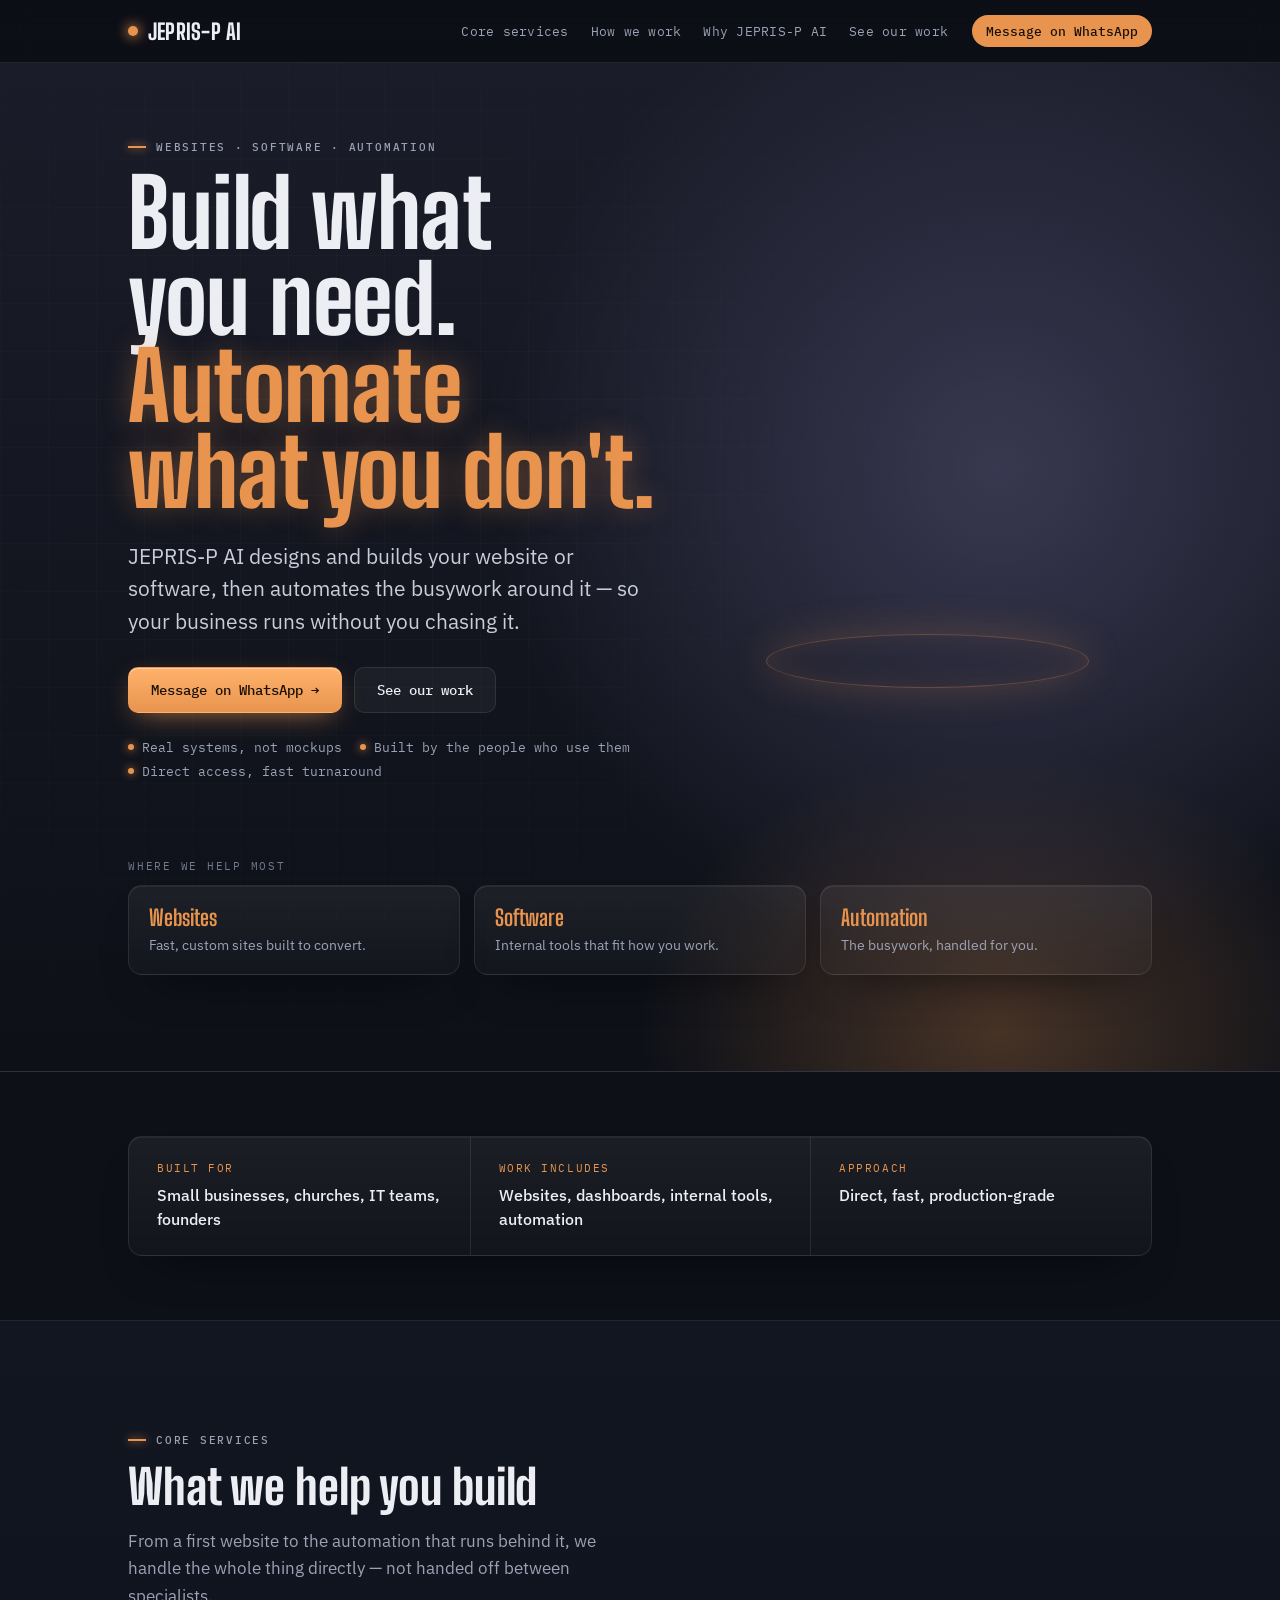
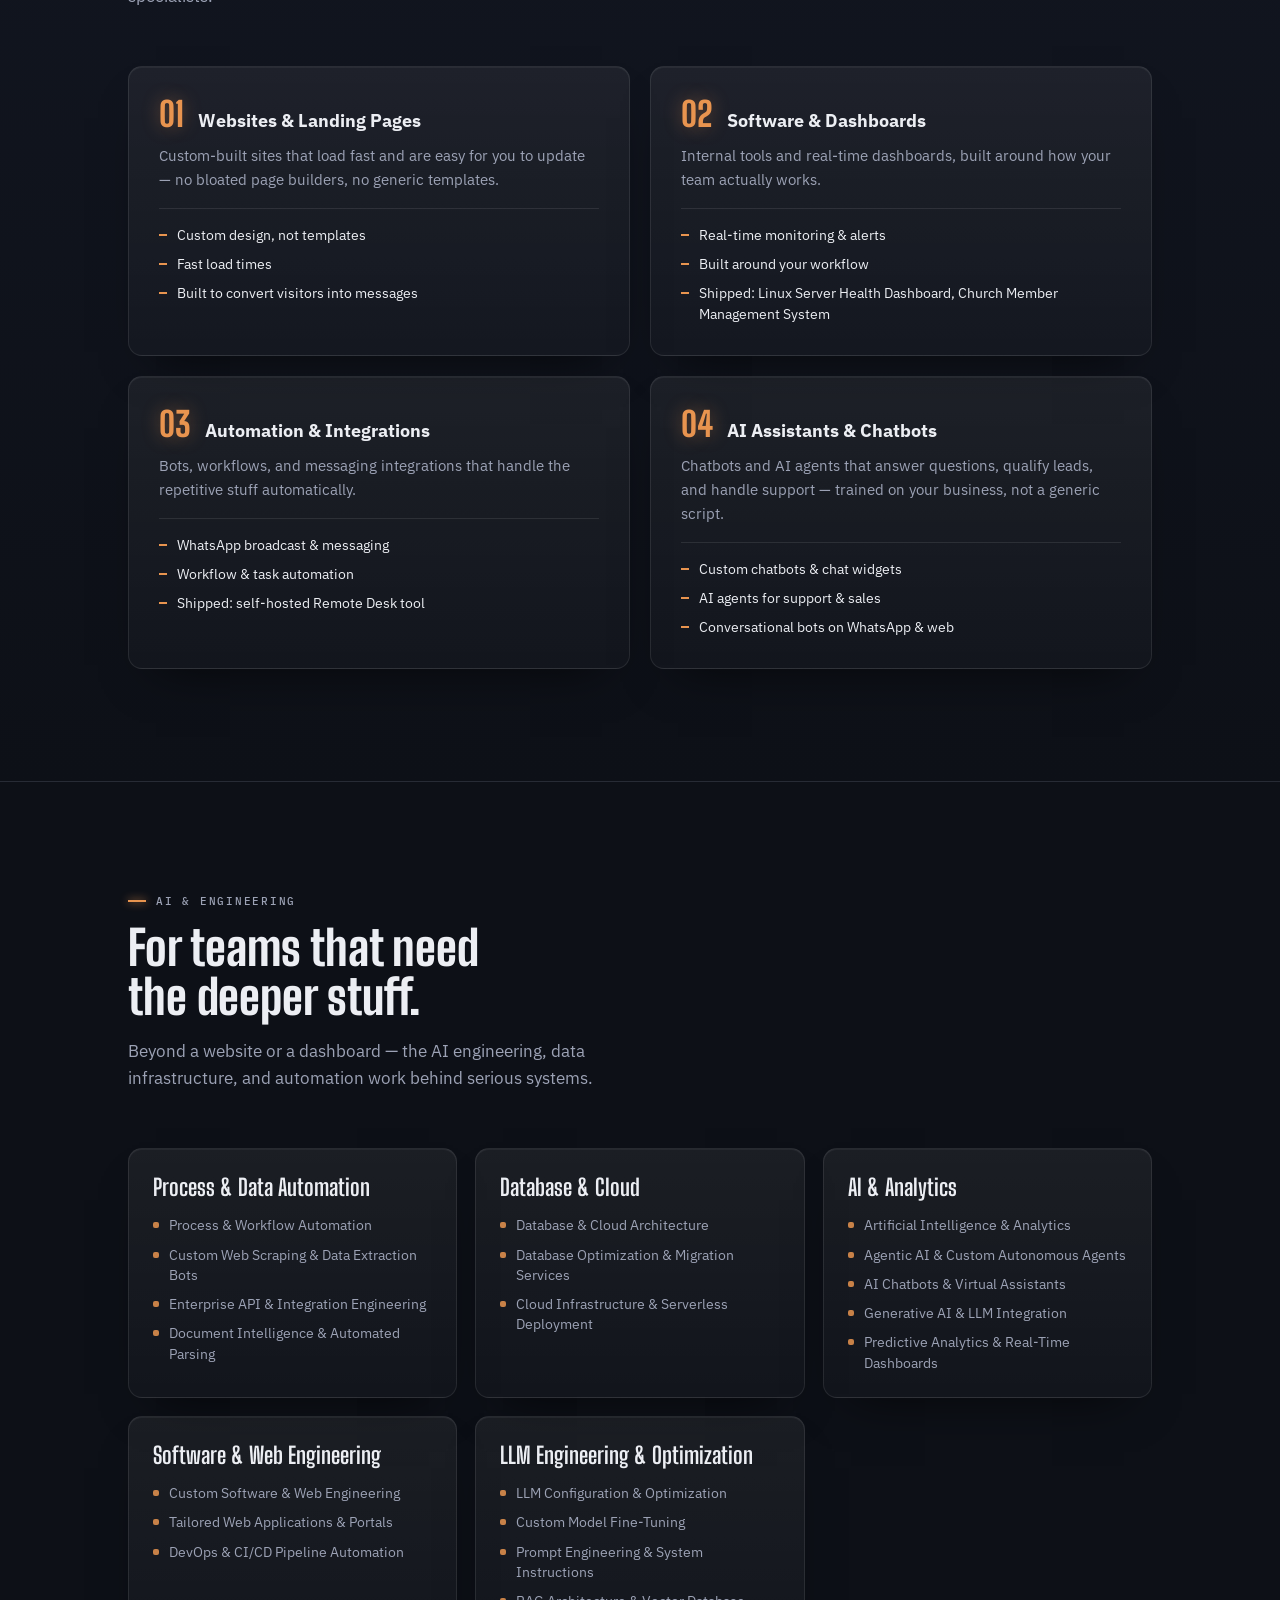
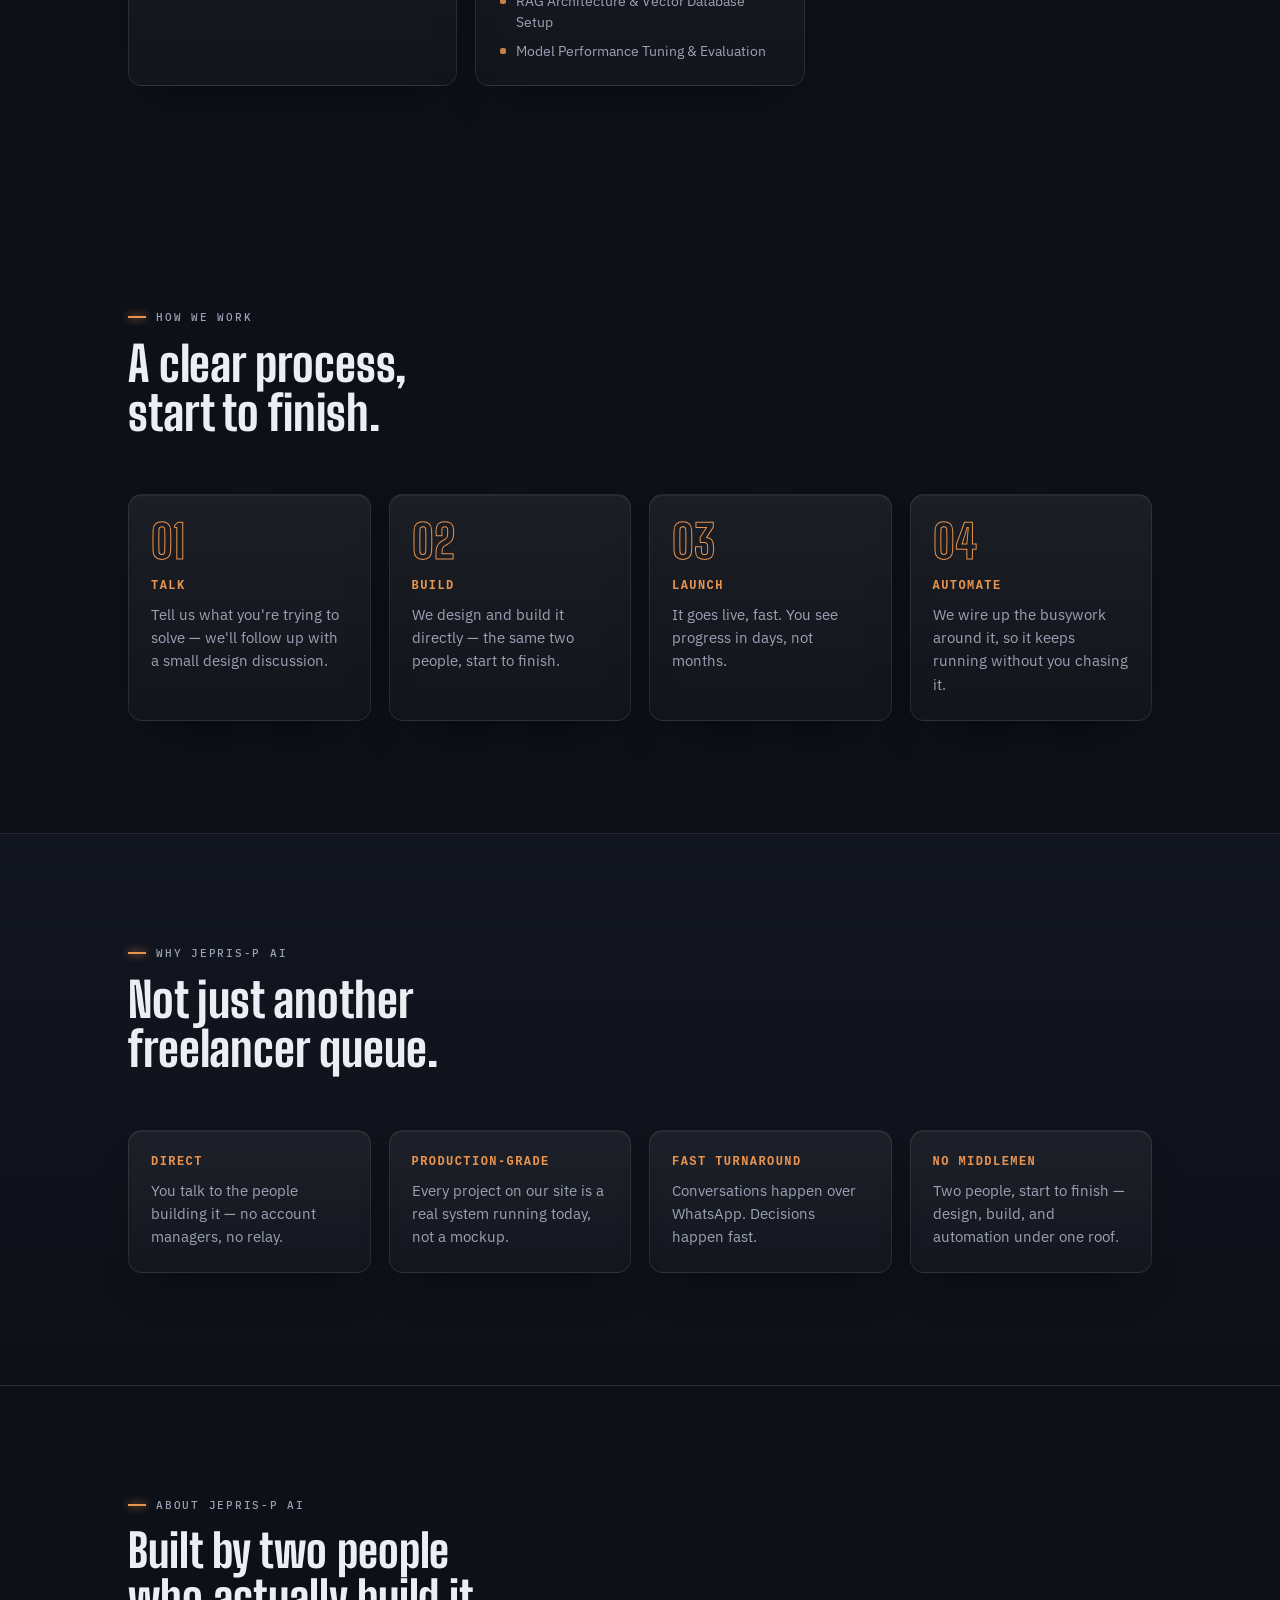
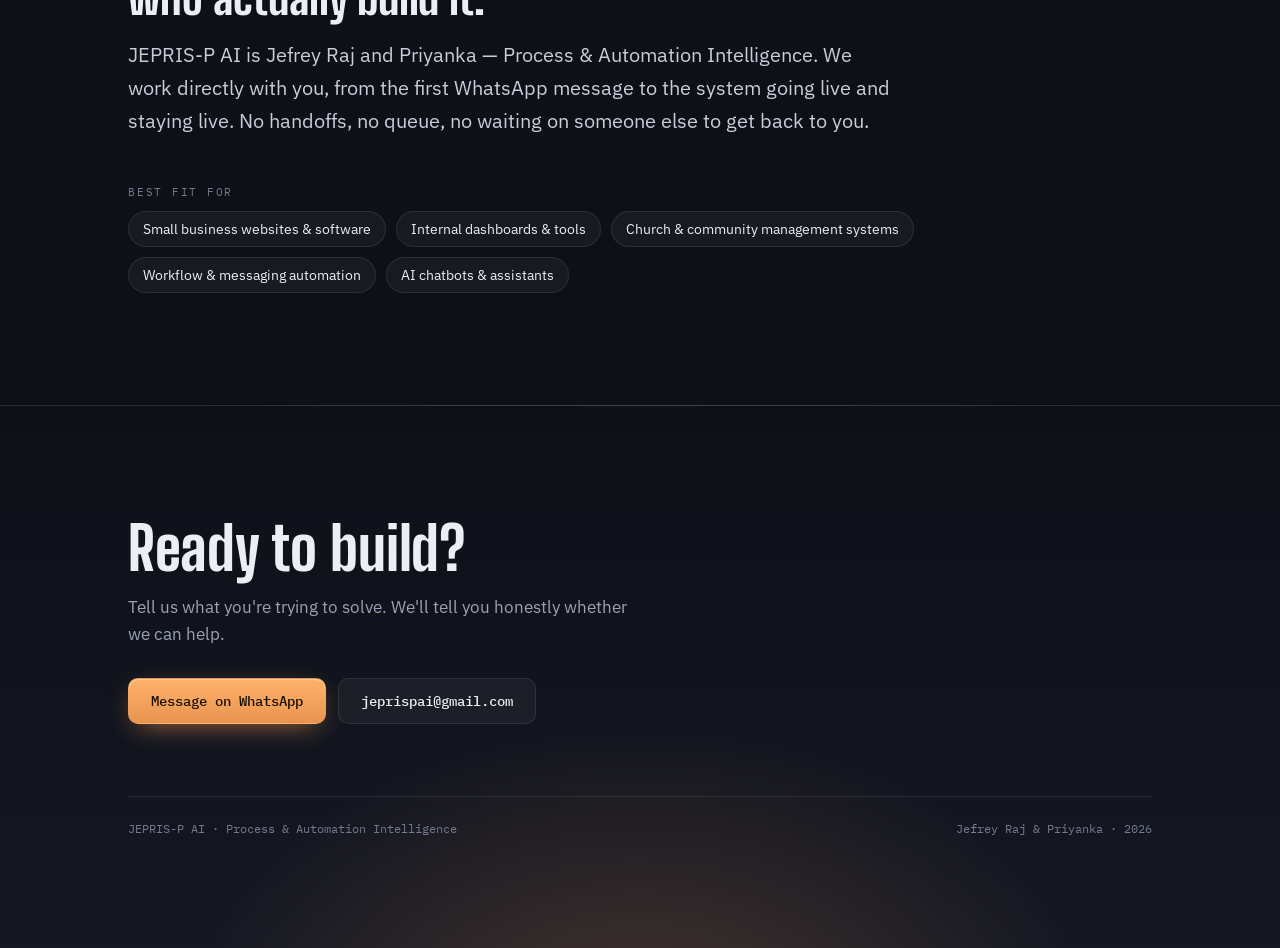
==== commit 0b3edfb9: "Load the mascot sprite from main for production Co-Authored-By: Claude Opus 5.5 <noreply@anthropic.c" ====
--- a/landing.html
+++ b/landing.html
@@ -7,7 +7,7 @@
 <meta name="description" content="Websites, software, dashboards, and automation, built and shipped directly by Jefrey Raj & Priyanka. Message us on WhatsApp.">
 <link rel="stylesheet" href="https://fonts.googleapis.com/css2?family=Big+Shoulders+Display:wght@600;700;800;900&family=IBM+Plex+Sans:wght@400;500;600;700&family=IBM+Plex+Mono:wght@400;500;600&display=swap">
 <meta name="theme-color" content="#0D1017">
-<link rel="preload" as="image" href="https://raw.githubusercontent.com/Jefrey11/jepris-p-ai/mascot-hero/mascot/poster.jpg">
+<link rel="preload" as="image" href="https://raw.githubusercontent.com/Jefrey11/jepris-p-ai/main/mascot/poster.jpg">
 <link rel="stylesheet" href="/site.css">
 <script src="/mascot.js" defer></script>
 </head>
@@ -31,8 +31,8 @@
       <li>Direct access, fast turnaround</li>
     </ul>
     </div>
-    <div class="hero-bot" data-sprite="https://raw.githubusercontent.com/Jefrey11/jepris-p-ai/mascot-hero/mascot/poses.webp" aria-hidden="true">
-      <div class="bot-stage"><img src="https://raw.githubusercontent.com/Jefrey11/jepris-p-ai/mascot-hero/mascot/poster.jpg" alt="" width="512" height="554"><canvas></canvas></div>
+    <div class="hero-bot" data-sprite="https://raw.githubusercontent.com/Jefrey11/jepris-p-ai/main/mascot/poses.webp" aria-hidden="true">
+      <div class="bot-stage"><img src="https://raw.githubusercontent.com/Jefrey11/jepris-p-ai/main/mascot/poster.jpg" alt="" width="512" height="554"><canvas></canvas></div>
       <div class="bot-ring"></div>
       <span class="bot-hint">move your cursor</span>
     </div>
--- a/site.css
+++ b/site.css
@@ -91,8 +91,8 @@
 /* the robot */
 .hero-bot { position: relative; width: 100%; max-width: 500px; justify-self: end; aspect-ratio: 512 / 554; }
 .bot-stage { position: absolute; inset: 0; transform-origin: 50% 85%; will-change: transform;
-  -webkit-mask-image: radial-gradient(64% 60% at 50% 44%, #000 60%, transparent 100%);
-  mask-image: radial-gradient(64% 60% at 50% 44%, #000 60%, transparent 100%); }
+  -webkit-mask-image: radial-gradient(closest-side at 50% 47%, #000 58%, transparent 100%);
+  mask-image: radial-gradient(closest-side at 50% 47%, #000 58%, transparent 100%); }
 .bot-stage img, .bot-stage canvas { position: absolute; inset: 0; width: 100%; height: 100%; display: block; }
 .bot-stage canvas { opacity: 0; transition: opacity .4s ease; }
 .hero-bot.live canvas { opacity: 1; }
@@ -241,3 +241,4 @@
   .nav, .bot-hint { display: none; }
   .js .rv { opacity: 1; transform: none; }
 }
+@media (hover: none) { .bot-hint { display: none; } }
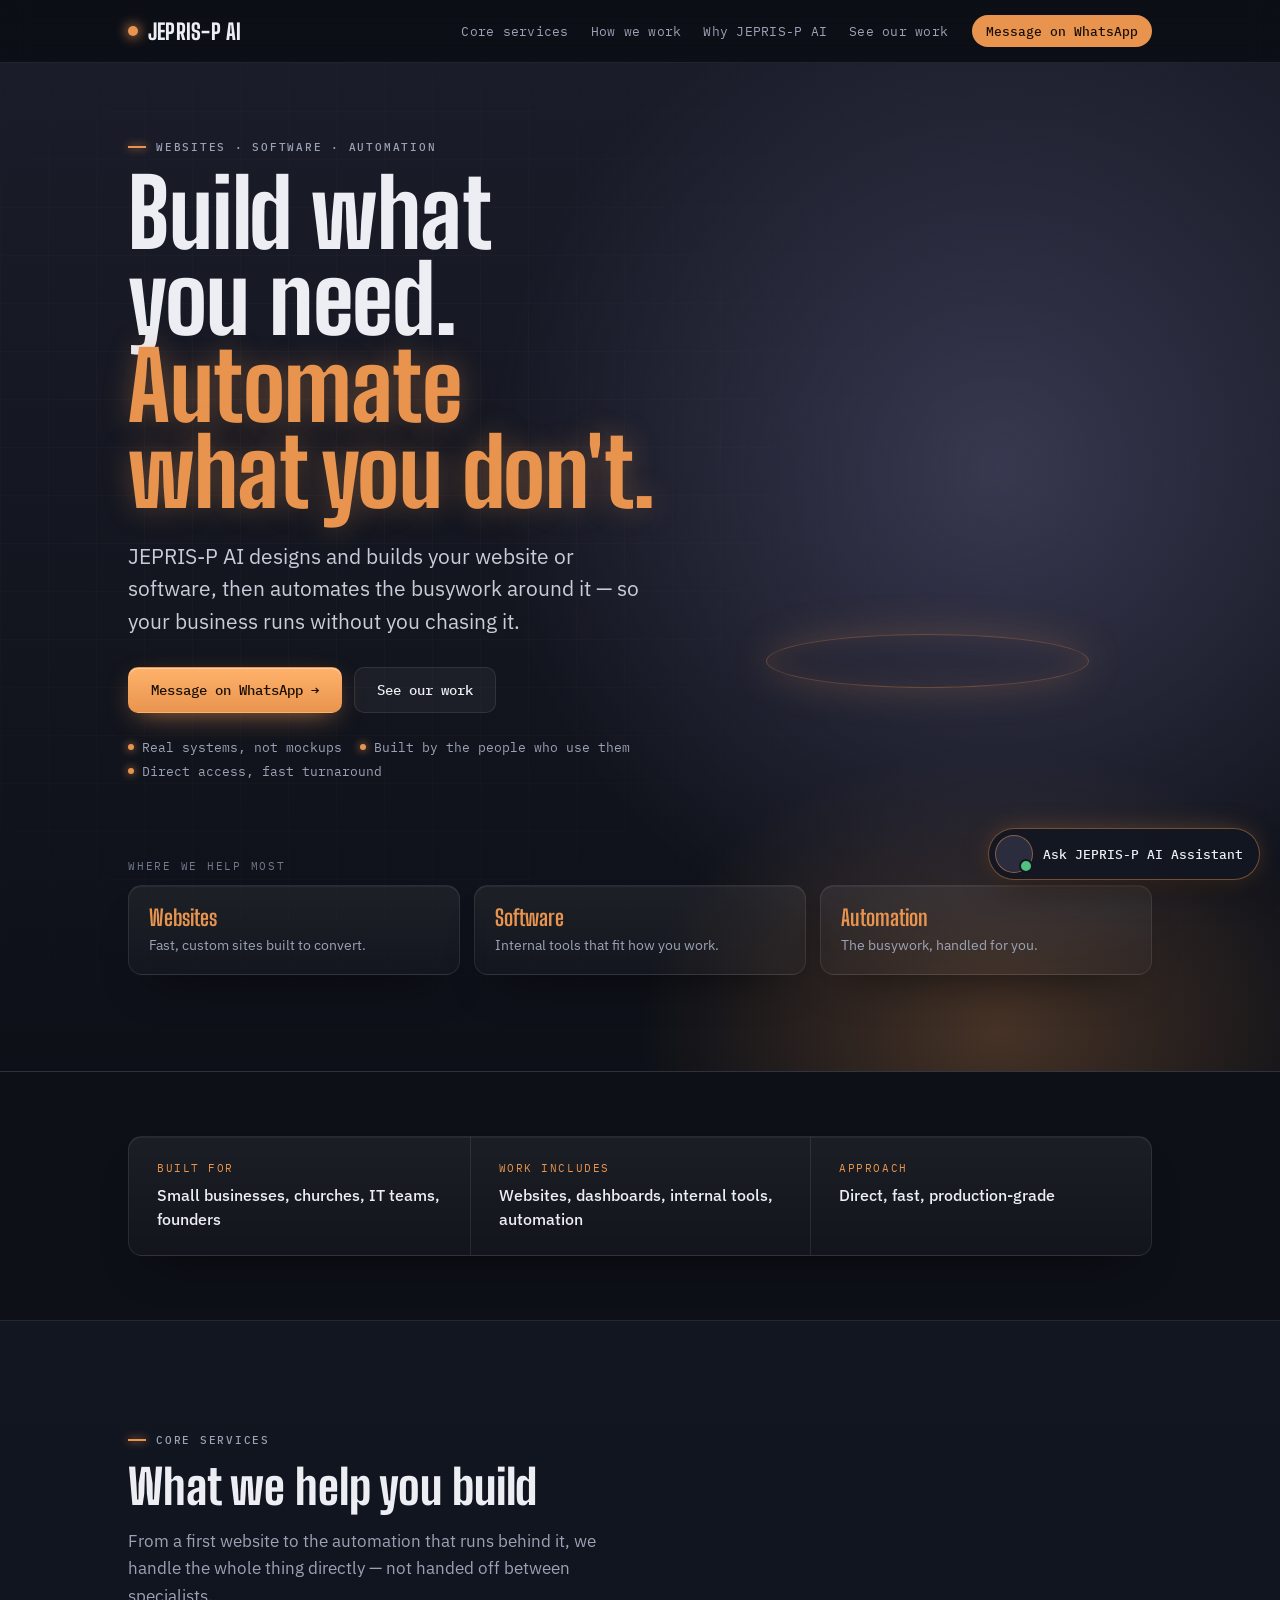
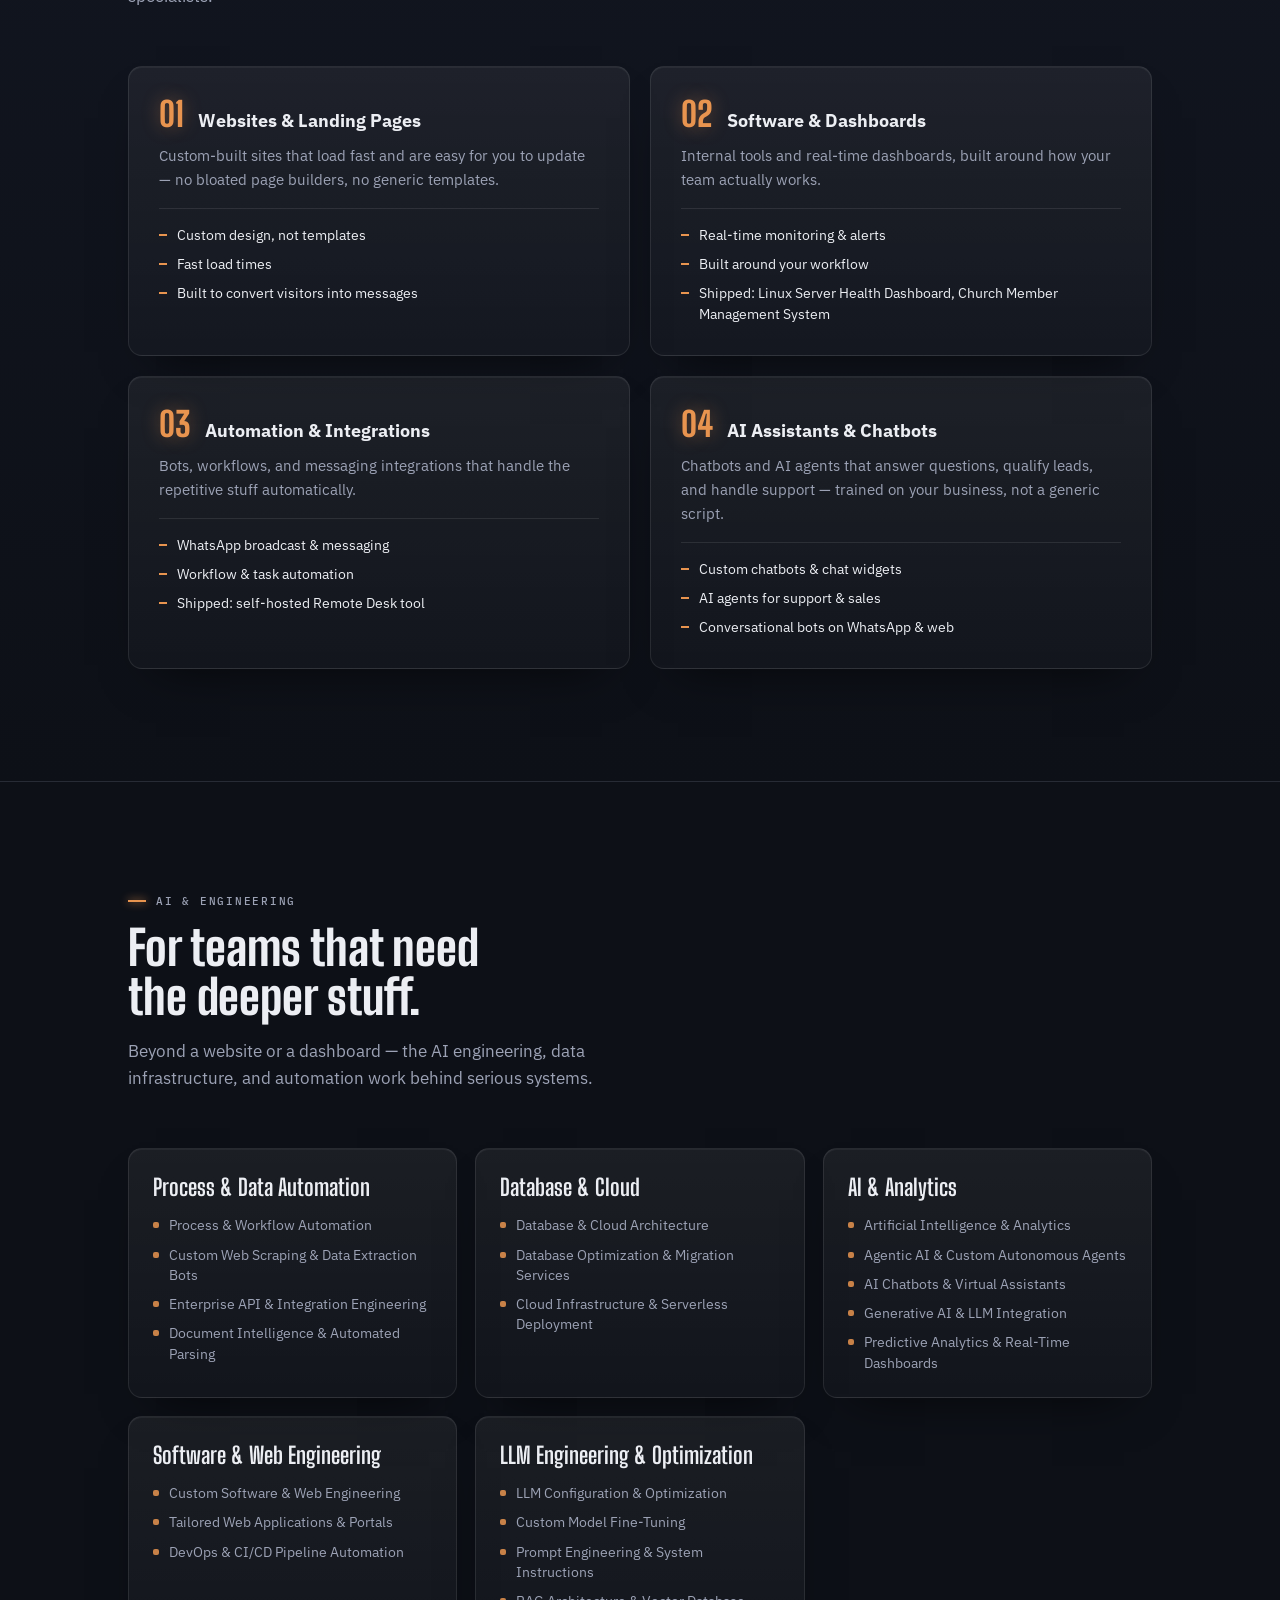
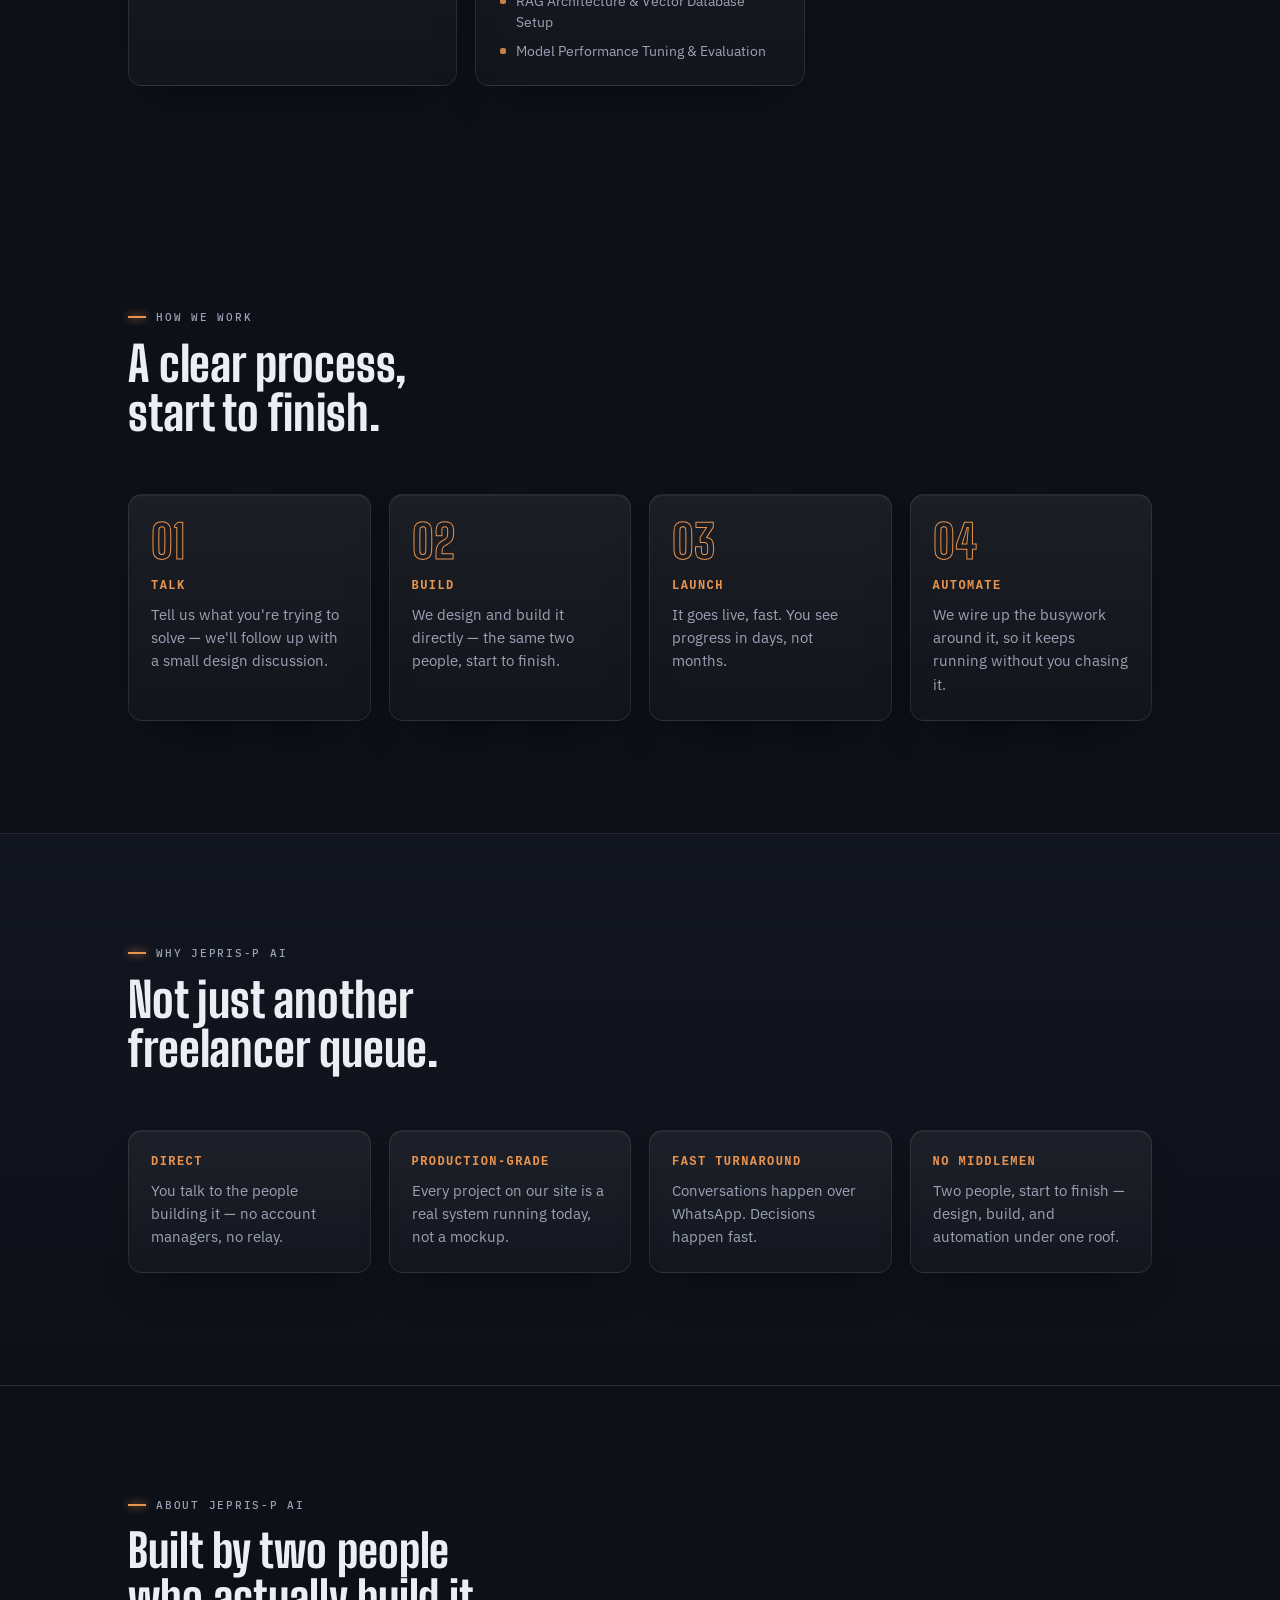
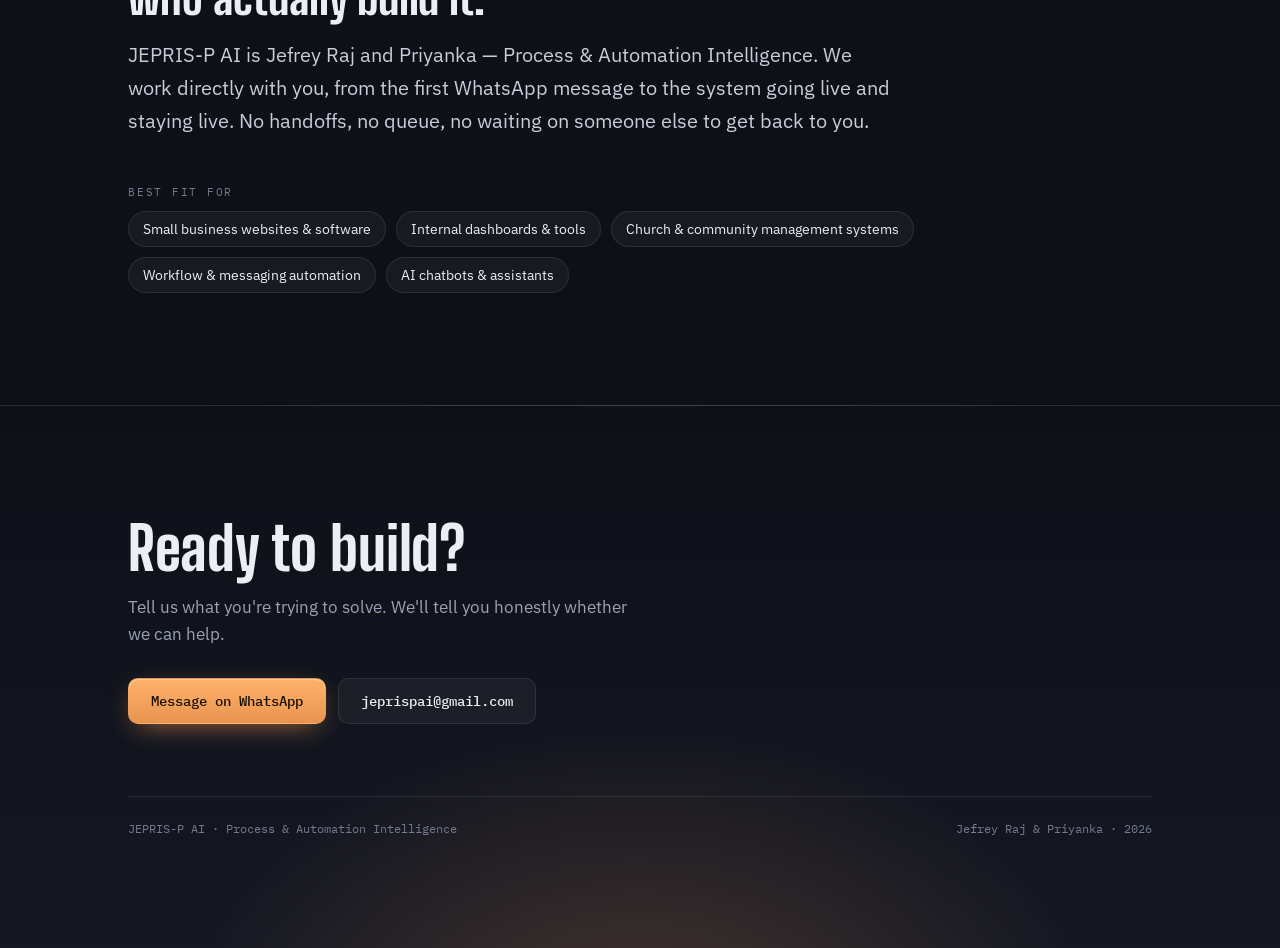
==== commit ede66407: "Add JEPRIS-P AI Assistant: scripted site chatbot on both pages Co-Authored-By: Claude Opus 5.5 <nore" ====
--- a/landing.html
+++ b/landing.html
@@ -10,6 +10,7 @@
 <link rel="preload" as="image" href="https://raw.githubusercontent.com/Jefrey11/jepris-p-ai/main/mascot/poster.jpg">
 <link rel="stylesheet" href="/site.css">
 <script src="/mascot.js" defer></script>
+<script src="/chat.js" defer></script>
 </head>
 <body>
 
--- a/site.css
+++ b/site.css
@@ -90,7 +90,7 @@
 
 /* the robot */
 .hero-bot { position: relative; width: 100%; max-width: 500px; justify-self: end; aspect-ratio: 512 / 554; }
-.bot-stage { position: absolute; inset: 0; transform-origin: 50% 85%; will-change: transform;
+.bot-stage { position: absolute; inset: 0;
   -webkit-mask-image: radial-gradient(closest-side at 50% 47%, #000 58%, transparent 100%);
   mask-image: radial-gradient(closest-side at 50% 47%, #000 58%, transparent 100%); }
 .bot-stage img, .bot-stage canvas { position: absolute; inset: 0; width: 100%; height: 100%; display: block; }
